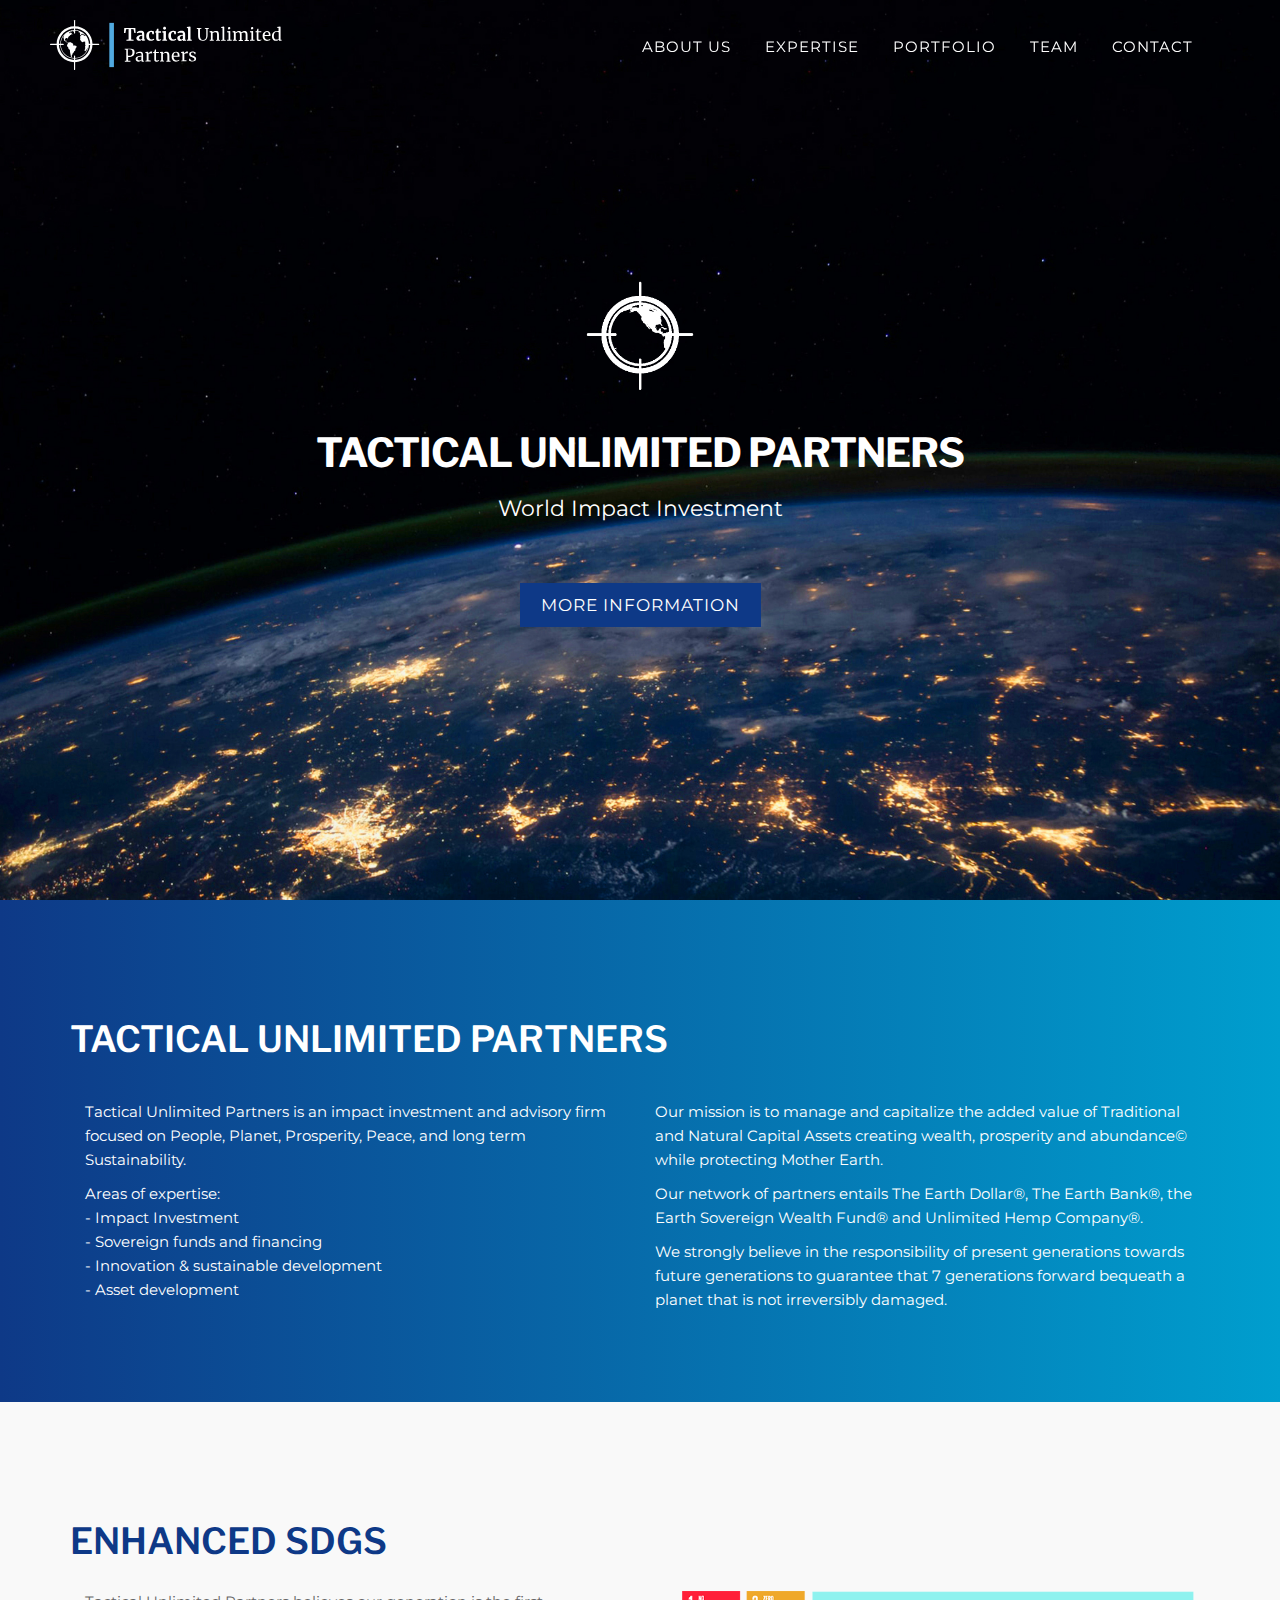
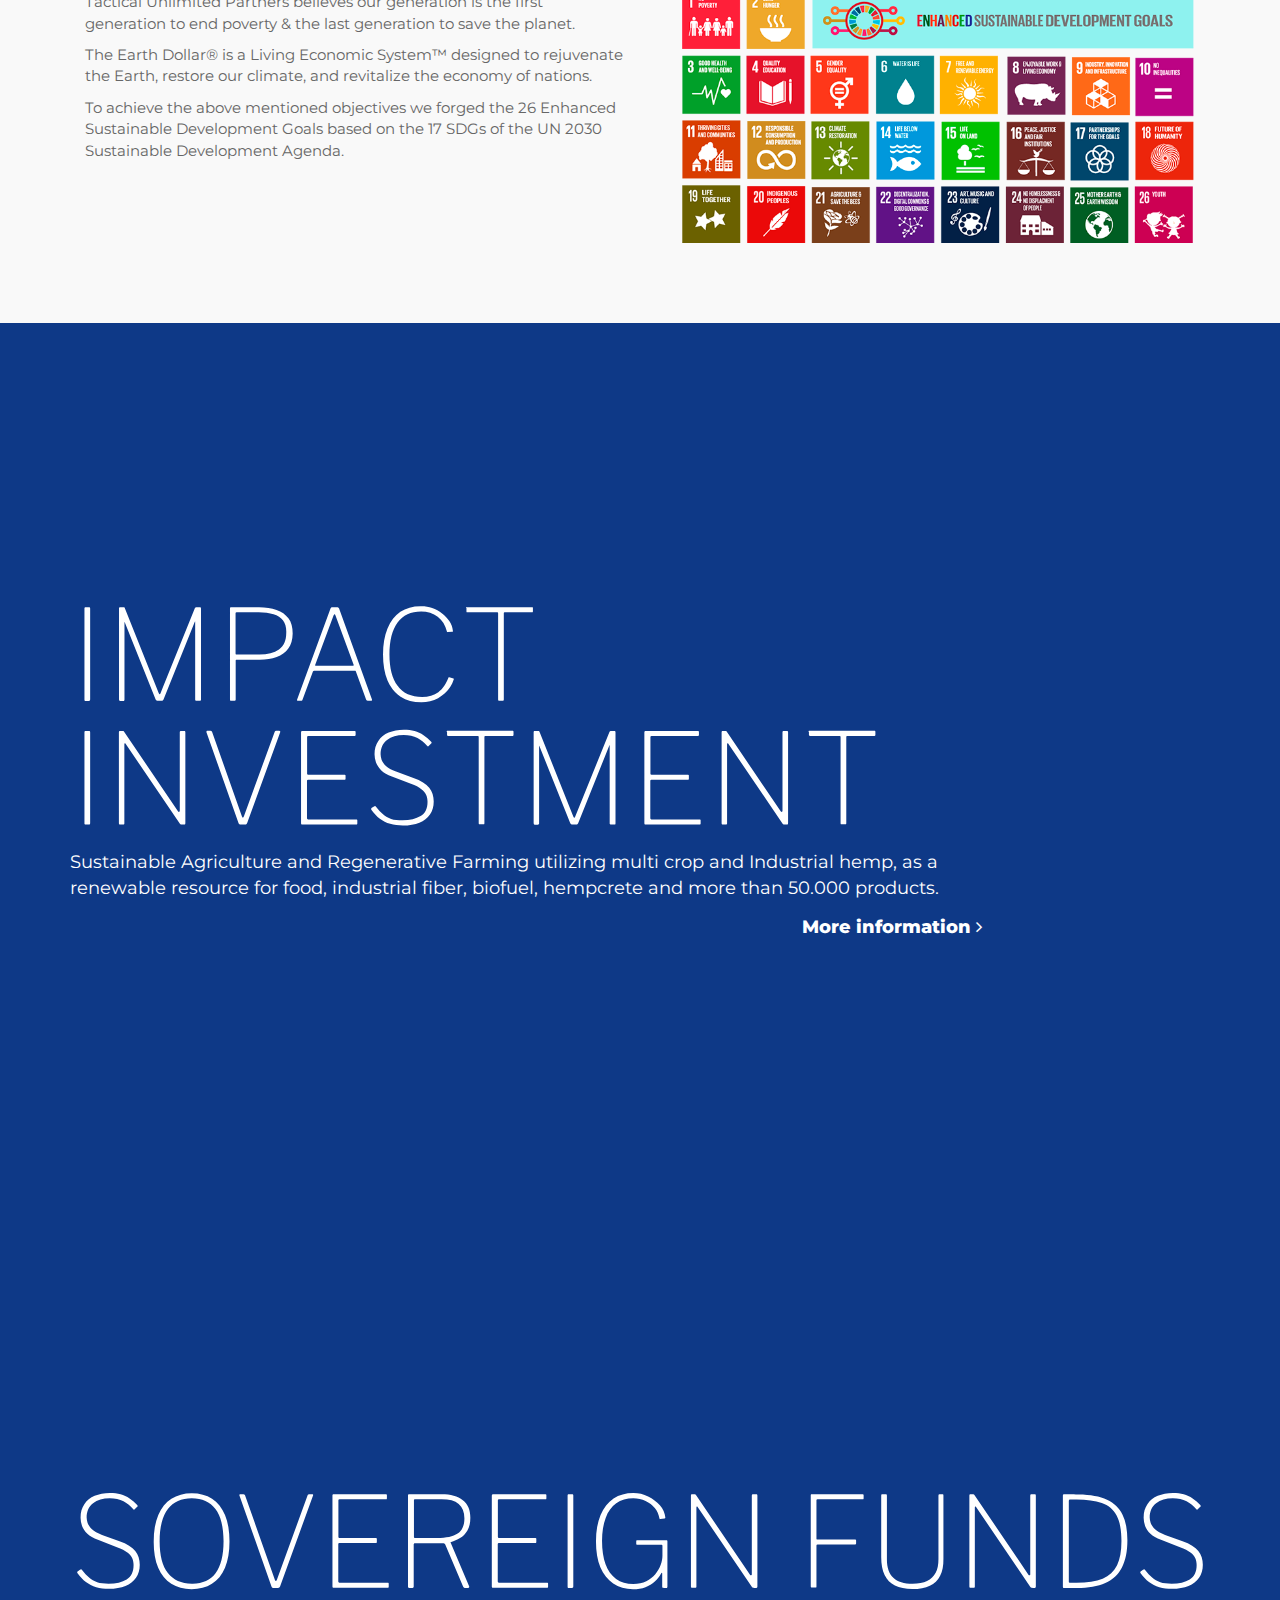
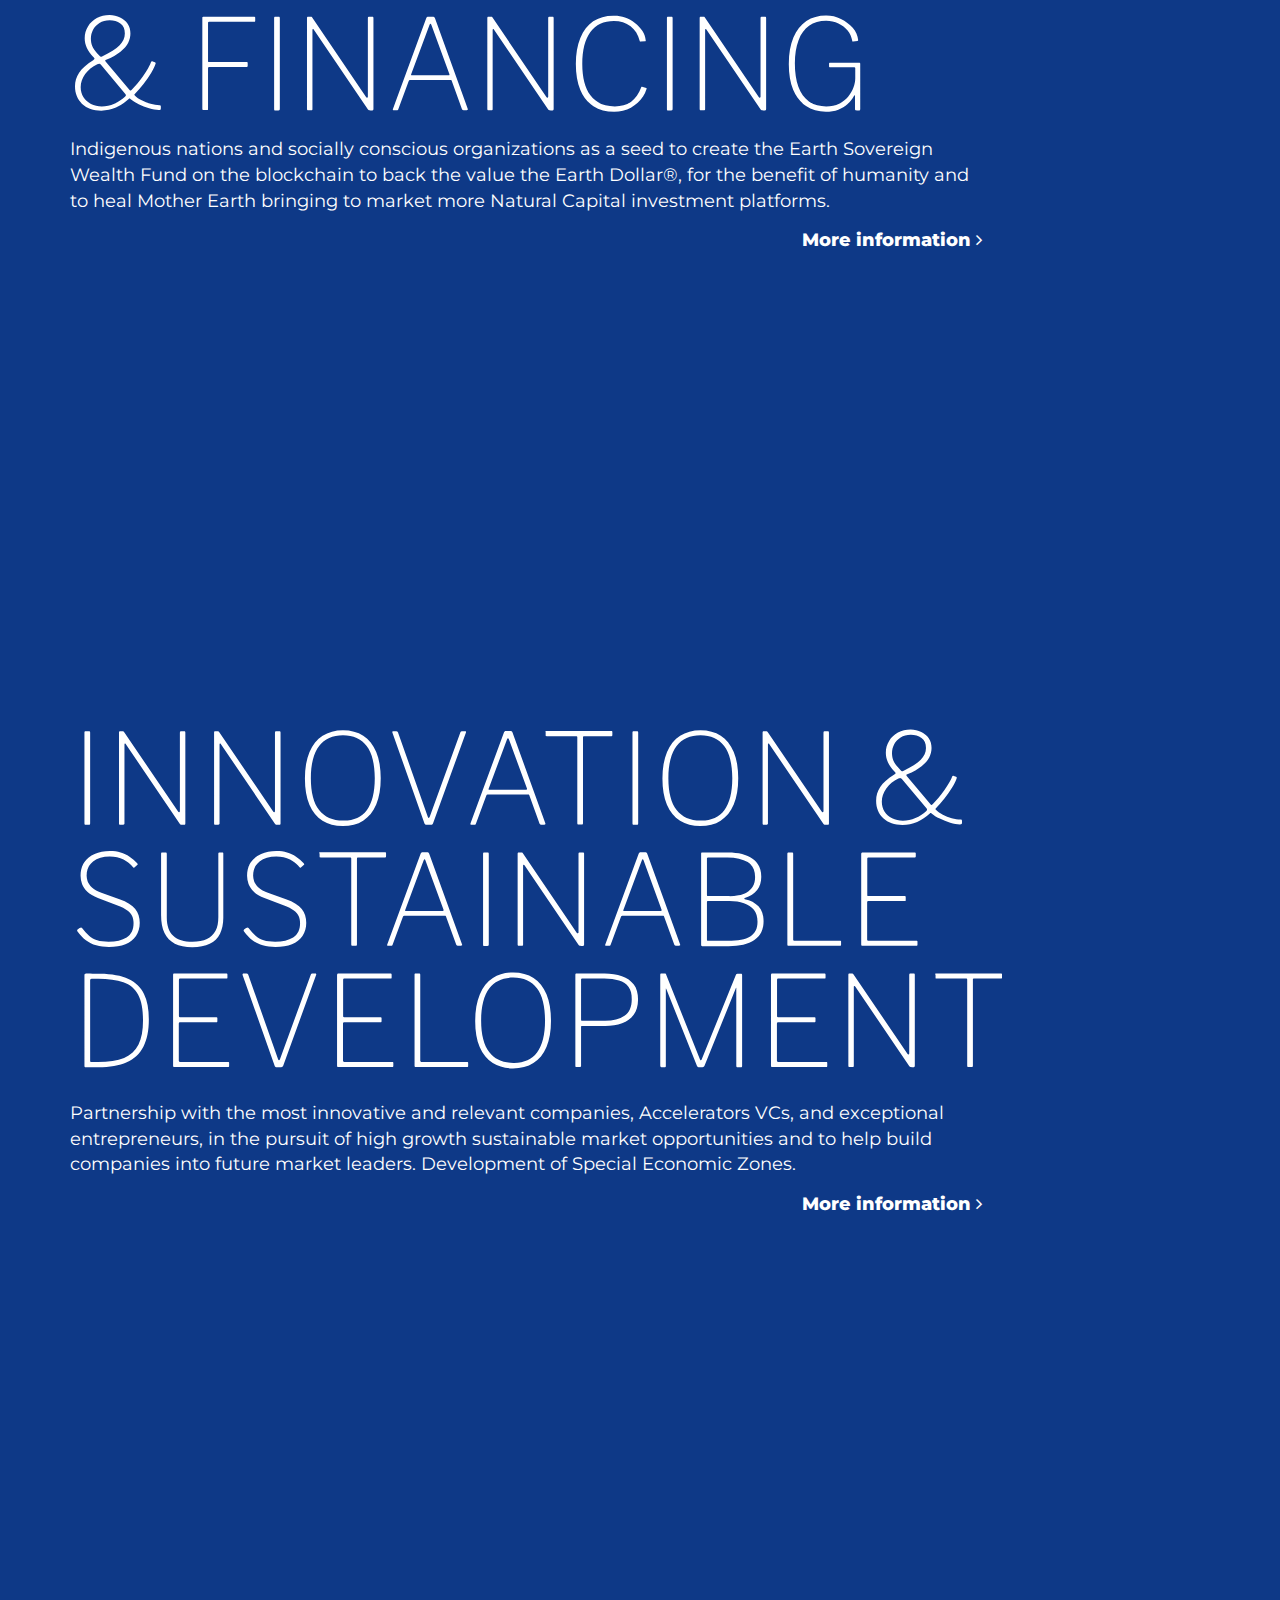
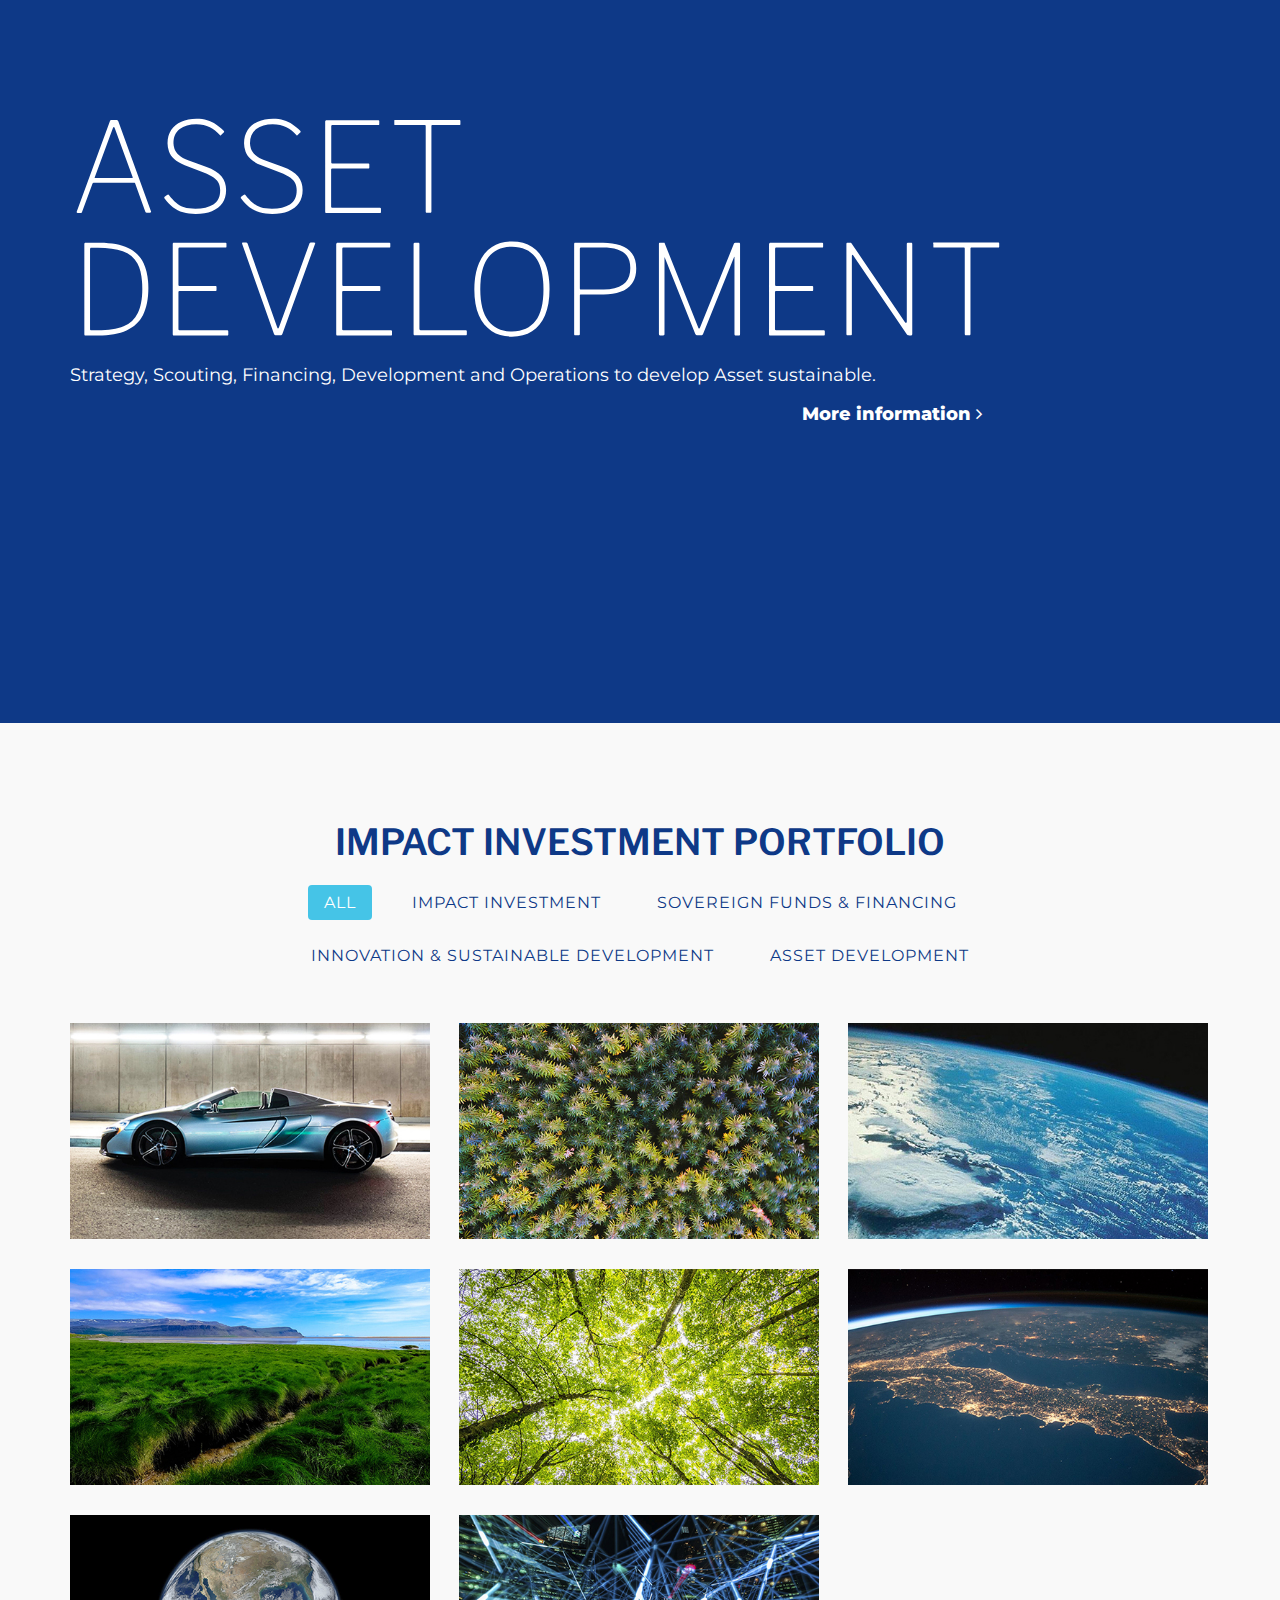
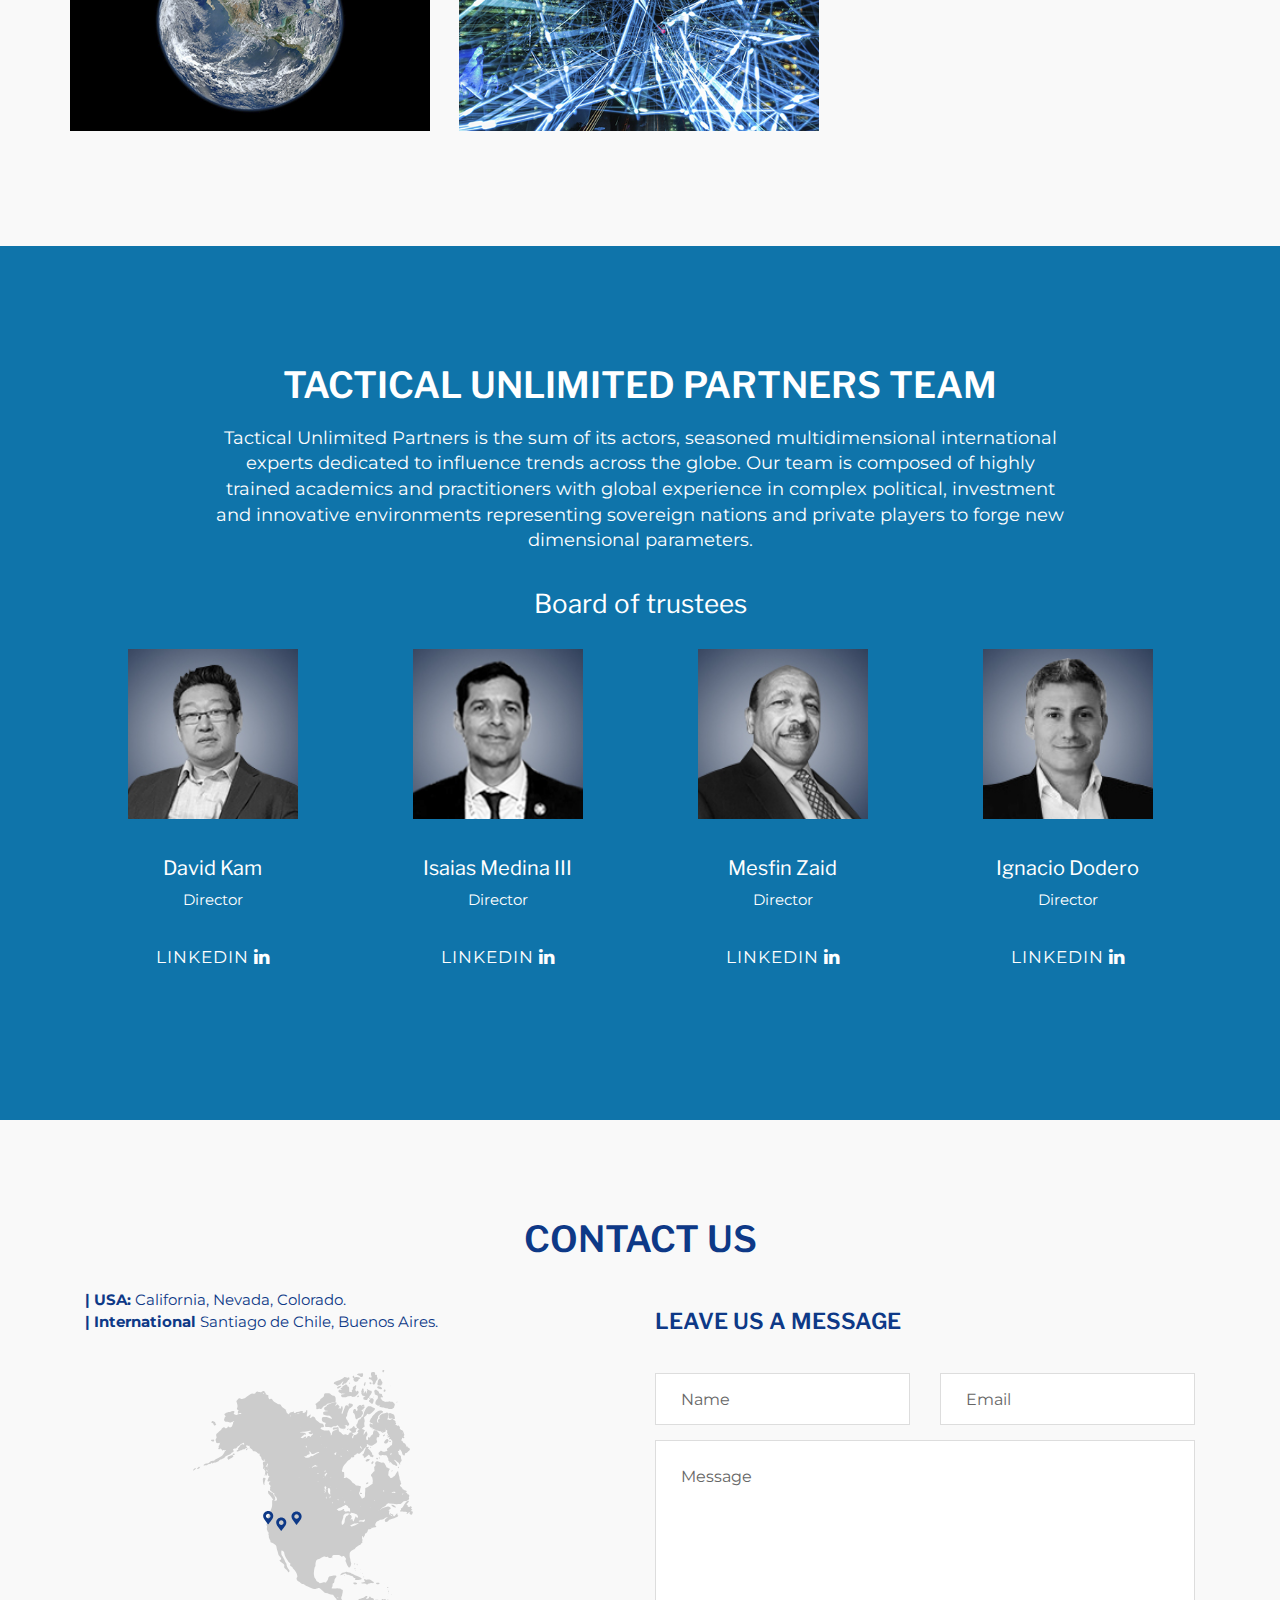
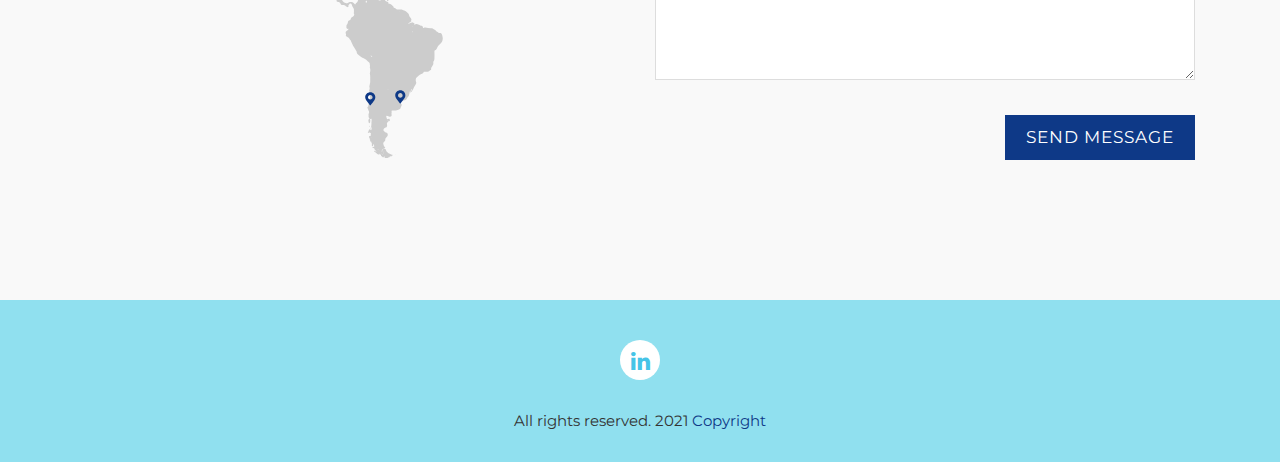
==== index.html @ fd53c7c7 "Cambios" ====
<!DOCTYPE html>
<html lang="en">
	<head>
		<meta charset="utf-8" />
		<meta name="viewport" content="width=device-width, initial-scale=1" />
		<title>Tactical Unlimited Partners</title>
		<meta name="description" content="" />
		<meta name="author" content="Facundo A. Strauch and Brian Corbalan" />

		<!-- Favicons
    ================================================== -->
		<link rel="shortcut icon" href="img/favico.png" type="image/x-icon" />
		<link rel="apple-touch-icon" href="img/apple-touch-icon.png" />
		<link
			rel="apple-touch-icon"
			sizes="72x72"
			href="img/apple-touch-icon-72x72.png"
		/>
		<link
			rel="apple-touch-icon"
			sizes="114x114"
			href="img/apple-touch-icon-114x114.png"
		/>

		<!-- Bootstrap -->
		<link rel="stylesheet" type="text/css" href="css/bootstrap.css" />
		<link
			rel="stylesheet"
			type="text/css"
			href="fonts/font-awesome/css/font-awesome.css"
		/>

		<!-- Slider
    ================================================== -->
		<link href="css/owl.carousel.css" rel="stylesheet" media="screen" />
		<link href="css/owl.theme.css" rel="stylesheet" media="screen" />

		<!-- Stylesheet
    ================================================== -->
		<link rel="stylesheet" type="text/css" href="css/style.css" />
		<link
			rel="stylesheet"
			type="text/css"
			href="css/nivo-lightbox/nivo-lightbox.css"
		/>
		<link
			rel="stylesheet"
			type="text/css"
			href="css/nivo-lightbox/default.css"
		/>
		<link rel="preconnect" href="https://fonts.gstatic.com" />
		<link
			href="https://fonts.googleapis.com/css2?family=Montserrat:wght@400;600&display=swap"
			rel="stylesheet"
		/>
		<link rel="preconnect" href="https://fonts.gstatic.com" />
		<link
			href="https://fonts.googleapis.com/css2?family=Libre+Franklin:wght@200;700&display=swap"
			rel="stylesheet"
		/>

		<!-- HTML5 shim and Respond.js for IE8 support of HTML5 elements and media queries -->
		<!-- WARNING: Respond.js doesn't work if you view the page via file:// -->
		<!--[if lt IE 9]>
			<script src="https://oss.maxcdn.com/html5shiv/3.7.2/html5shiv.min.js"></script>
			<script src="https://oss.maxcdn.com/respond/1.4.2/respond.min.js"></script>
		<![endif]-->
	</head>
	<body id="page-top" data-spy="scroll" data-target=".navbar-fixed-top">
		<!-- Navigation
    ==========================================-->
		<nav id="menu" class="navbar navbar-default navbar-fixed-top">
			<div class="container">
				<!-- Brand and toggle get grouped for better mobile display -->
				<div class="navbar-header">
					<button
						type="button"
						class="navbar-toggle collapsed"
						data-toggle="collapse"
						data-target="#bs-example-navbar-collapse-1"
					>
						<span class="sr-only">Toggle navigation</span>
						<span class="icon-bar"></span> <span class="icon-bar"></span>
						<span class="icon-bar"></span>
					</button>
					<a class="navbar-brand page-scroll flex-row" href="#page-top"
						><img
							src="img/logo.svg"
							class="logo_img"
							alt="Unlimited Tactical Partners logo"
					/></a>
				</div>

				<!-- Collect the nav links, forms, and other content for toggling -->
				<div class="collapse navbar-collapse" id="bs-example-navbar-collapse-1">
					<ul class="nav navbar-nav navbar-right">
						<li><a href="#tup" class="page-scroll">About Us</a></li>
						<li><a href="#expertise" class="page-scroll">Expertise</a></li>
						<li><a href="#portfolio" class="page-scroll">Portfolio</a></li>
						<li><a href="#team" class="page-scroll">Team</a></li>
						<li><a href="#contact" class="page-scroll">Contact</a></li>
					</ul>
				</div>
				<!-- /.navbar-collapse -->
			</div>
			<!-- /.container-fluid -->
		</nav>
		<!-- Header -->
		<header id="header flex">
			<div class="intro overlay align-center">
				<div class="container">
					<div class="row">
						<div class="col-md-8 col-md-offset-2 intro-text">
							<img
								src="img/logo-animation.gif"
								class="logo_animated"
								alt="Unlimited Tactical Partners logo Animated"
							/>
							<h1>Tactical Unlimited Partners</h1>
							<p>World Impact Investment</p>
							<a href="#tup" class="btn btn-custom btn-lg page-scroll mb-2em"
								>More information</a
							>
						</div>
					</div>
				</div>
			</div>
		</header>

		<!-- About Section -->
		<div id="tup">
			<div class="container pb-120">
				<div class="row">
					<div class="col-xs-12 col-md-12 white">
						<div class="section-title">
							<h2 class="white">Tactical Unlimited Partners</h2>
						</div>
						<div class="col-xs-12 col-md-6">
							<p>
								Tactical Unlimited Partners is an impact investment and advisory firm focused on People, Planet, Prosperity, Peace, and long term Sustainability.
							</p>
							<p>
								Areas of expertise:<br />
								- Impact Investment<br />
								- Sovereign funds and financing<br />
								- Innovation & sustainable development<br />
								- Asset development
							</p>
						</div>
						<div class="col-xs-12 col-md-6">
							<p>
								Our mission is to manage and capitalize the added value of Traditional and Natural Capital Assets creating wealth, prosperity and abundance© while protecting Mother Earth.
							</p>
							<p>
								Our network of partners entails The Earth Dollar®, The Earth Bank®, the Earth Sovereign Wealth Fund® and Unlimited Hemp Company®.
							</p>
							<p>
								We strongly believe in the responsibility of present generations towards future generations to guarantee that 7 generations forward bequeath a planet that is not irreversibly damaged.
							</p>
						</div>
					</div>
				</div>
			</div>
		</div>

		<div id="vision">
			<div class="container pb-120">
				<div class="row">
					<div class="col-xs-12 col-md-12">
						<div class="section-title">
							<h2>Enhanced SDGs</h2>
						</div>
						<div class="col-xs-12 col-md-6">
							<p>
								Tactical Unlimited Partners believes our generation is the first
								generation to end poverty & the last generation to save the
								planet.
							</p>
							<p>
								The Earth Dollar® is a Living Economic System™ designed to
								rejuvenate the Earth, restore our climate, and revitalize the
								economy of nations.
							</p>
							<p class="mb-2em">
								To achieve the above mentioned objectives we forged the 26
								Enhanced Sustainable Development Goals based on the 17 SDGs of
								the UN 2030 Sustainable Development Agenda.
							</p>
						</div>
						<div class="col-xs-12 col-md-6 flex_end">
							<img src="img/enhanced_sdg.png" alt="Enhanced Sdgs" class="w95" />
						</div>
					</div>
				</div>
			</div>
		</div>

		<!-- Services Section -->
		<div id="expertise">
			<div class="core_one">
				<div class="container flex justify-content-center">
					<div class="container_service">
						<a href="impact_investment.html" class="core_hover">
							<img
								src="img/services/impact-investment.svg"
								alt="Impact Investment text"
								class="core_title"
							/>
							<p>
								Sustainable Agriculture and Regenerative Farming utilizing multi
								crop and Industrial hemp, as a renewable resource for food,
								industrial fiber, biofuel, hempcrete and more than 50.000
								products.
							</p>
							<p class="more_info">
								More information <i class="fa fa-angle-right fs-18"></i>
							</p>
						</a>
					</div>
				</div>
			</div>

			<div class="core_two">
				<div class="container flex justify-content-center">
					<div class="container_service">
						<a href="sovereign_funds_and_financing.html" class="core_hover">
							<img
								src="img/services/sovereign-funds-financing.svg"
								alt="Sovereign Funds and Financing text"
								class="core_title"
							/>
							<p>
								Indigenous nations and socially conscious organizations as a
								seed to create the Earth Sovereign Wealth Fund on the blockchain
								to back the value the Earth Dollar®, for the benefit of humanity
								and to heal Mother Earth bringing to market more Natural Capital
								investment platforms.
							</p>
							<p class="more_info">
								More information <i class="fa fa-angle-right fs-18"></i>
							</p>
						</a>
					</div>
				</div>
			</div>

			<div class="core_three">
				<div class="container flex justify-content-center">
					<div class="container_service">
						<a
							href="innovation_sustainable_development.html"
							class="core_hover"
						>
							<img
								src="img/services/innovation-sustainable-development.svg"
								alt="Innovation Sustainable Development Text"
								class="core_title"
							/>
							<p>
								Partnership with the most innovative and relevant companies,
								Accelerators VCs, and exceptional entrepreneurs, in the pursuit
								of high growth sustainable market opportunities and to help
								build companies into future market leaders. Development of
								Special Economic Zones.
							</p>
							<p class="more_info">
								More information <i class="fa fa-angle-right fs-18"></i>
							</p>
						</a>
					</div>
				</div>
			</div>

			<div class="core_four">
				<div class="container flex justify-content-center">
					<div class="container_service">
						<a href="asset_development.html" class="core_hover">
							<img
								src="img/services/asset-develpment.svg"
								alt="Asset Development text"
								class="core_title"
							/>
							<p>
								Strategy, Scouting, Financing, Development and Operations to
								develop Asset sustainable.
							</p>
							<p class="more_info">
								More information <i class="fa fa-angle-right fs-18"></i>
							</p>
						</a>
					</div>
				</div>
			</div>
		</div>

		<!-- Gallery Section -->
		<div id="portfolio">
			<div class="container">
				<div class="section-title text-center center">
					<h2>Impact Investment Portfolio</h2>
				</div>
				<div class="categories">
					<ul class="cat">
						<li>
							<ol class="type">
								<li><a href="#" data-filter="*" class="active">All</a></li>
								<li><a href="#" data-filter=".sd">Impact Investment</a></li>
								<li>
									<a href="#" data-filter=".les">Sovereign Funds & Financing</a>
								</li>
								<li>
									<a href="#" data-filter=".sa"
										>Innovation & Sustainable Development</a
									>
								</li>
								<li><a href="#" data-filter=".ad">Asset Development</a></li>
							</ol>
						</li>
					</ul>
					<div class="clearfix"></div>
				</div>
				<div class="row">
					<div class="portfolio-items">
						<div class="col-sm-6 col-md-4 sd">
							<div class="portfolio-item">
								<a href="impact_investment.html#davincisupercar">
									<div class="hover-bg">
										<div class="hover-text">
											<h4>Da Vinci SuperCar®</h4>
										</div>
										<img
											src="img/portfolio/davinci-supercars.jpg"
											class="img-responsive"
											alt="Da Vinci SuperCar"
										/>
									</div>
								</a>
							</div>
						</div>
						<div class="col-sm-6 col-md-4 sd">
							<div class="portfolio-item">
								<a href="impact_investment.html#virginorganicfarmland">
									<div class="hover-bg">
										<div class="hover-text">
											<h4>Virgin Organic Farmland</h4>
										</div>
										<img
											src="img/portfolio/virgin-organic-farmland.jpg"
											class="img-responsive"
											alt="Virgin Organic Farmland"
										/>
									</div>
								</a>
							</div>
						</div>
						<div class="col-sm-6 col-md-4 les">
							<div class="portfolio-item">
								<a href="sovereign_funds_and_financing.html#earthdollar">
									<div class="hover-bg">
										<div class="hover-text">
											<h4>Earth Dollar®</h4>
										</div>
										<img
											src="img/portfolio/earth-dollar.jpg"
											class="img-responsive"
											alt="Earth Dollar"
										/></div
								></a>
							</div>
						</div>
						<div class="col-sm-6 col-md-4 les">
							<div class="portfolio-item">
								<a href="sovereign_funds_and_financing.html#motherearth">
									<div class="hover-bg">
										<div class="hover-text">
											<h4>Mother Earth Trust®</h4>
										</div>
										<img
											src="img/portfolio/mother-earth.jpg"
											class="img-responsive"
											alt="Mother Earth Trust"
										/></div
								></a>
							</div>
						</div>
						<div class="col-sm-6 col-md-4 les">
							<div class="portfolio-item">
								<a
									href="sovereign_funds_and_financing.html#earthdollarsovereign"
								>
									<div class="hover-bg">
										<div class="hover-text">
											<h4>Earth Sovereign Wealth Fund®</h4>
										</div>
										<img
											src="img/portfolio/earth-dollar-sovereign.jpg"
											class="img-responsive"
											alt="Earth Dollar Sovereign"
										/></div
								></a>
							</div>
						</div>
						<div class="col-sm-6 col-md-4 les">
							<div class="portfolio-item">
								<a href="sovereign_funds_and_financing.html#earthbank">
									<div class="hover-bg">
										<div class="hover-text">
											<h4>Earth Bank®</h4>
										</div>
										<img
											src="img/portfolio/earth-bank.jpg"
											class="img-responsive"
											alt="Earth Bank"
										/></div
								></a>
							</div>
						</div>
						<div class="col-sm-6 col-md-4 les">
							<div class="portfolio-item">
								<a href="sovereign_funds_and_financing.html#coinearthdollar">
									<div class="hover-bg">
										<div class="hover-text">
											<h4>Earth Dollar SOV Tokens</h4>
										</div>
										<img
											src="img/portfolio/earth-coin.jpg"
											class="img-responsive"
											alt="Earth Dollar Token"
										/></div
								></a>
							</div>
						</div>
						<div class="col-sm-6 col-md-4 ad">
							<div class="portfolio-item">
								<a href="asset_development.html#gridbid">
									<div class="hover-bg">
										<div class="hover-text">
											<h4>Use of Grid.Bid Technology®</h4>
										</div>
										<img
											src="img/portfolio/grid-bid.jpg"
											class="img-responsive"
											alt="Use of Grid.Bid Technology"
										/>
									</div>
								</a>
							</div>
						</div>
					</div>
				</div>
			</div>
		</div>
		<!-- Testimonials Section -->
		<div id="team" class="text-center">
			<div class="overlay">
				<div class="container">
					<div class="section-title">
						<h2>Tactical Unlimited Partners Team</h2>
						<p class="white w75 mb-2em">
							Tactical Unlimited Partners is the sum of its actors, seasoned
							multidimensional international experts dedicated to influence
							trends across the globe. Our team is composed of highly trained
							academics and practitioners with global experience in complex
							political, investment and innovative environments representing
							sovereign nations and private players to forge new dimensional
							parameters.
						</p>
					</div>
					<div class="row">
						<div class="col-md-12">
							<h3 class="team_title">Board of trustees</h3>
						</div>
						<div class="col-md-12">
							<div class="col-md-3">
								<img
									src="img/team/team-1.jpg"
									class="img-responsive disp-inline"
									alt="Photo of David Kam"
								/>
								<h4 class="white">David Kam</h4>
								<p class="white">Director</p>
								<a
									href="https://www.linkedin.com/in/ambassador-david-kam/"
									target="_blank"
									><p class="btn btn-custom-in btn-lg mt0">
										LinkedIn <i class="fa fa-linkedin fs-18"></i></p
								></a>
							</div>
							<div class="col-md-3">
								<img
									src="img/team/team-3.jpg"
									class="img-responsive disp-inline"
									alt="Photo of Isaias Medina III"
								/>
								<h4 class="white">Isaias Medina III</h4>
								<p class="white">Director</p>
								<a
									href="https://www.linkedin.com/in/isaias-medina-iii-/"
									target="_blank"
									><p class="btn btn-custom-in btn-lg mt0">
										LinkedIn <i class="fa fa-linkedin fs-18"></i></p
								></a>
							</div>
							<div class="col-md-3">
								<img
									src="img/team/team-2.jpg"
									class="img-responsive disp-inline"
									alt="Photo of Mesfin Zaid"
								/>
								<h4 class="white">Mesfin Zaid</h4>
								<p class="white">Director</p>
								<a
									href="https://www.linkedin.com/in/mesfin-zaid-8640822b/"
									target="_blank"
									><p class="btn btn-custom-in btn-lg mt0">
										LinkedIn <i class="fa fa-linkedin fs-18"></i></p
								></a>
							</div>
							<div class="col-md-3">
								<img
									src="img/team/team-4.jpg"
									class="img-responsive disp-inline"
									alt="Photo of Ignacio Dodero"
								/>
								<h4 class="white">Ignacio Dodero</h4>
								<p class="white">Director</p>
								<a
									href="https://www.linkedin.com/in/ignaciododero/"
									target="_blank"
									><p class="btn btn-custom-in btn-lg mt0">
										LinkedIn <i class="fa fa-linkedin fs-18"></i></p
								></a>
							</div>
						</div>
					</div>
				</div>
			</div>
		</div>
		<!-- Contact Section -->
		<div id="contact">
			<div class="container">
				<div class="section-title text-center">
					<h2>Contact Us</h2>
        </div>
        <div class="col-xs-12 col-md-6">
          <p class="maindark">
          <strong>| USA:</strong> California, Nevada, Colorado.<br>
          <strong>| International</strong> Santiago de Chile, Buenos Aires.
          </p>
          <div class="justify-content-center">
          <img src="img/mapcontact.svg" alt="Office map" class="map" />
          </div>
        </div>
        <div class="col-xs-12 col-md-6">
          <h3>Leave us a message</h3>
          <form name="sentMessage" id="contactForm" novalidate>
						<div class="row">
							<div class="col-md-6">
								<div class="form-group">
									<input
										type="text"
										id="name"
										class="form-control"
										placeholder="Name"
										required="required"
									/>
									<p class="help-block text-danger"></p>
								</div>
							</div>
							<div class="col-md-6">
								<div class="form-group">
									<input
										type="email"
										id="email"
										class="form-control"
										placeholder="Email"
										required="required"
									/>
									<p class="help-block text-danger"></p>
								</div>
							</div>
						</div>
						<div class="form-group">
							<textarea
								name="message"
								id="message"
								class="form-control he-15em"
								rows="4"
								placeholder="Message"
								required
							></textarea>
							<p class="help-block text-danger"></p>
						</div>
						<div id="success"></div>
						<button type="submit" class="btn btn-custom btn-lg float-right">
							Send Message
						</button>
					</form>
        </div>
      </div>























			</div>
		</div>
		<!-- Footer Section -->
		<div id="footer">
			<div class="container text-center">
				<div class="col-md-8 col-md-offset-2">
					<div class="social">
						<ul>
							<li>
								<a href="#"><i class="fa fa-linkedin"></i></a>
							</li>
						</ul>
					</div>
					<p>
						All rights reserved. 2021 <a href="#" rel="nofollow">Copyright</a>
					</p>
				</div>
			</div>
		</div>
		<script type="text/javascript" src="js/jquery.1.11.1.js"></script>
		<script type="text/javascript" src="js/bootstrap.js"></script>
		<script type="text/javascript" src="js/SmoothScroll.js"></script>
		<script type="text/javascript" src="js/nivo-lightbox.js"></script>
		<script type="text/javascript" src="js/jquery.isotope.js"></script>
		<script type="text/javascript" src="js/owl.carousel.js"></script>
		<script type="text/javascript" src="js/jqBootstrapValidation.js"></script>
		<script type="text/javascript" src="js/contact_me.js"></script>
		<script type="text/javascript" src="js/main.js"></script>
	</body>
</html>
---- css/style.css ----
:root {
	--background: #F9F9F9;
	--mainprimary:   #45c4e7;
	--maindark: #0e3987;
	--mainlight: #90e0ef;
	--secondarymain: #D7816A;
	--black:  #000000;
	--white: #FFFFFF;
	--grey: #666666;
	--darkgrey: #333333;
	--gradient:#009ece;
	/* Design by Facundo A. Strauch and Brian Corbalan */
}

  .white{
	color:var(--white);
  }

  .maincolor{
	  color: var(--mainprimary);
  }

  .maindark{
	  color: var(--maindark);
  }

  .bold{
	  font-weight: 600;
  }

body, html {
	font-family: 'Montserrat', sans-serif;
	text-rendering: optimizeLegibility !important;
	-webkit-font-smoothing: antialiased !important;
	color: var(--grey);
	font-weight: 400;
	width: 100% !important;
	height: 100% !important;
}
h2 {
	font-family: 'Libre Franklin', sans-serif;
	margin: 0 0 20px 0;
	font-weight: 600;
	font-size: 36px;
	color: var(--maindark);
	text-transform: uppercase;
}
h3, h4 {
	font-family: 'Libre Franklin', sans-serif;
	font-size: 20px;
	font-weight: 400;
	color: var(--maindark);
}
h5 {
	font-family: 'Libre Franklin', sans-serif;
	text-transform: uppercase;
	font-weight: 700;
	line-height: 20px;
}
p {
	font-size: 15px;
}
p.intro {
	margin: 12px 0 0;
	line-height: 24px;
}
a {
	color: var(--mainprimary);
	font-weight: 400;
}
a:hover, a:focus {
	text-decoration: none;
	color: var(--black);
}
ul, ol {
	list-style: none;
}
.clearfix:after {
	visibility: hidden;
	display: block;
	font-size: 0;
	content: " ";
	clear: both;
	height: 0;
}
.clearfix {
	display: inline-block;
}
* html .clearfix {
	height: 1%;
}
.clearfix {
	display: block;
}
ul, ol {
	padding: 0;
	webkit-padding: 0;
	moz-padding: 0;
}
hr {
	height: 3px;
	width: 70px;
	text-align: center;
	position: relative;
	background: var(--mainprimary);
	margin: 0 auto;
	margin-bottom: 20px;
	border: 0;
}
.tx-center{
	text-align: center;
}
.flex_end{
	display: flex;
	justify-content: flex-end;
}


/* Navigation */
#menu {
	padding: 20px;
	transition: all 0.8s;
}
.logo_img{
	height: 100%;
	margin-top: 0;
}

@media (max-width: 300px){
	.logo_img {
		height: 80%;
		margin-top: 8px;
	}
}

@media (max-width: 992px) {
	.logo_img {
		height: 80%;
		margin-top: 4px;
	}
}

@media (max-width: 767px) {
	.logo_img {
		margin-left: 20px;
	}
}

#menu.navbar-default {
	background-color: rgba(248, 248, 248, 0);
	border-color: rgba(231, 231, 231, 0);
}
#menu a.navbar-brand {
	font-size: 26px;
	font-weight: 600;
	color: var(--white);
	padding: 0;
}
#menu.navbar-default .navbar-nav > li > a {
    text-transform: uppercase;
    color: var(--white);
    font-size: 15px;
    font-weight: 400;
    letter-spacing: 1px;
    padding: 8px 2px;
    border-radius: 0;
    margin: 9px 15px 0 15px;
}

@media (max-width: 992px) {
	#menu.navbar-default .navbar-nav > li > a {
		margin: 9px 5px 0 5px;
	}
}



#menu.navbar-default .navbar-nav > li > a:hover {
	color: var(--mainprimary);
}
.on {
	background: -prefix-linear-gradient(left, var(--maindark),var(--maindark));
	background: linear-gradient(to left, var(--maindark), var(--maindark)); !important;
	padding: 0 !important;
	padding: 15px 0 !important;
}
.navbar-default .navbar-nav > .active > a, .navbar-default .navbar-nav > .active > a:hover, .navbar-default .navbar-nav > .active > a:focus {
	color: var(--mainprimary) !important;
	background-color: transparent;
}
.navbar-toggle {
	border-radius: 0;
}
.navbar-default .navbar-toggle:hover, .navbar-default .navbar-toggle:focus {
	background-color: var(--white);
	border-color: var(--white);
}
.navbar-default .navbar-toggle:hover>.icon-bar {
	background-color: var(--mainprimary);
}
.section-title {
	margin-bottom: 30px;
}
.section-title p {
	font-size: 18px;
}
.w75{
	width: 75%;
    margin: auto;
}

.btn-custom {
	text-transform: uppercase;
	color: var(--white);
	background-color: var(--maindark);
	padding: 10px 20px;
	letter-spacing: 1px;
	margin: 0;
	font-size: 17px;
	font-weight: 400;
	border-radius: 0px;
	margin-top: 20px;
	transition: all 0.3s;
}
.btn-custom:hover, .btn-custom:focus, .btn-custom.focus, .btn-custom:active, .btn-custom.active {
	color: var(--white);
	background-color: var(--mainprimary);
}
.btn:active, .btn.active {
	background-image: none;
	outline: 0;
	-webkit-box-shadow: none;
	box-shadow: none;
}
a:focus, .btn:focus, .btn:active:focus, .btn.active:focus, .btn.focus, .btn:active.focus, .btn.active.focus {
	outline: none;
	outline-offset: none;
}

.btn-custom-in {
	text-transform: uppercase;
	color: var(--white);
	background-color: transparent;
	padding: 10px 20px;
	letter-spacing: 1px;
	margin: 0;
	font-size: 17px;
	font-weight: 400;
	border-radius: 0px;
	margin-top: 20px;
	transition: all 0.3s;
}
.btn-custom-in:hover, .btn-custom-in:focus, .btn-custom-in.focus, .btn-custom-in:active, .btn-custom-in.active {
	color: var(--white);
	background-color: var(--mainprimary);
}
.btn:active, .btn.active {
	background-image: none;
	outline: 0;
	-webkit-box-shadow: none;
	box-shadow: none;
}
a:focus, .btn:focus, .btn:active:focus, .btn.active:focus, .btn.focus, .btn:active.focus, .btn.active.focus {
	outline: none;
	outline-offset: none;
}

/* Header Section */
.intro {
	display: table;
	width: 100%;
	min-height: 100vh;
	padding: 0;
	background: url(../img/intro-bg.jpg) top center no-repeat;
	background-color: var(--background);
	-webkit-background-size: cover;
	-moz-background-size: cover;
	background-size: cover;
	-o-background-size: cover;
}
.intro .overlay {
	/* Permalink - use to edit and share this gradient: https://colorzilla.com/gradient-editor/#000000+0,0077b6+100&0.6+0,0.4+100 */
background: -moz-linear-gradient(top,  rgba(0,0,0,0.2) 0%, rgba(0,119,182,0.2) 100%); /* FF3.6-15 */
background: -webkit-linear-gradient(top,  rgba(0,0,0,0.2) 0%,rgba(0,119,182,0.2) 100%); /* Chrome10-25,Safari5.1-6 */
background: linear-gradient(to bottom,  rgba(0,0,0,0.2) 0%,rgba(0,119,182,0.2) 100%); /* W3C, IE10+, FF16+, Chrome26+, Opera12+, Safari7+ */
filter: progid:DXImageTransform.Microsoft.gradient( startColorstr='#99000000', endColorstr='#660077b6',GradientType=0 ); /* IE6-9 */
min-height: 100vh;

}
.intro .fa {
	font-size: 94px;
	margin-bottom: 40px;
	color: var(--white);
}
.intro h1 {
	color: var(--white);
	font-size: 40px;
	font-weight: 700;
	letter-spacing: -1px;
	margin-top: 0;
	margin-bottom: 10px;
	text-transform: uppercase;
	font-family: 'Libre Franklin', sans-serif;
}
.intro p {
	color: var(--white);
	font-size: 22px;
	margin-top: 20px;
	line-height: 28px;
	margin-bottom: 40px;
}
.logo_animated{
	width: 110px;
	margin-bottom: 40px;
}

header .intro-text {
    padding: 8em 2em 5em 2em;
    text-align: center;
}
.w100{
	width: 100%;
}
.w95{
	width: 95%;
}
@media (max-width: 767px) {
	.w95{
	  width: 100%;
	}
  }


.flex{
	display: flex;
	flex-direction: column;
}

.flex-row{
	display: flex;
	flex-direction: row;
}

.flex-row-responsive{
	display: flex;
	flex-direction: row;
}




/* About Section */
#tup{
	padding: 120px 0 0px 0;
	background: -prefix-linear-gradient(right, var(--maindark),var(--gradient));
	background: linear-gradient(to right, var(--maindark), var(--gradient)); !important;
}
#vision{
	padding: 120px 0 0px 0;
	background: var(--background);
}
.pb-80{
	padding-bottom: 80px;
}
.pb-120{
	padding-bottom: 80px;
}
#tup h3 {
	font-size: 20px;
	font-weight: 600;
	margin: 20px 0 0 0;
}
#tup .about-text span {
	color: var(--mainprimary);
	font-weight: 700;
	letter-spacing: -1px;
}
#tup hr {
	margin-left: 0;
	margin-bottom: 40px;
}
#tup .btn {
	margin-top: 40px;
}
#tup .about-media img {
	position: relative;
	display: block;
	width: 100%;
	height: auto;
}

#tup .about-text, #tup .about-desc {
	margin-bottom: 40px;
}
#tup p {
	line-height: 24px;
	margin-top: 10px;
}
/* Services Section */
#services {
	padding: 0 0;
}

#services .service-media {
	margin: 10px;
	display: flex;
	width: 50%;
}

#services .service-media img {
	position: relative;
    border-bottom: 10px solid var(--mainprimary);
	transition: all 0.5s;
	margin: auto;
	width: 100%;
	height: 200px;
	object-fit: cover;
	object-position: 20% 10%;
	object-position: 0 0;
}

.mb-2em{
	margin-bottom: 2em;
}

.he-15em{
	min-height: 15em;
}

#services .hover_opacity:hover .service-media img{
	border-bottom: 10px solid var(--white);
	transition: all 0.5s;
}

#services .service-desc {
    margin: 10px 10px 0px 20px;
    text-align: left;
    width: 50%;
    justify-content: flex-end;
}

#services h2 {
	color: var(--white);
}
#services h3 {
    color: var(--white);
    font-size: 24px;
    font-weight: 400;
    padding: 0px 0;
	margin: 0;
	margin-bottom: 40px;
}

#services h4 {
    color: var(--white);
    font-size: 24px;
    font-weight: 400;
    padding: 0px 0;
	margin: 0;
	margin-bottom: 10px;
}

#services p {
	color: rgba(255,255,255,0.9);
}
#services hr {
	background: rgba(255,255,255,0.6);
}
.hover_opacity{
	opacity: 1;
	transition: all 0.5s;
}

.core_one{
	width: 100%;
	min-height: 100vh;
	background: var(--maindark) url(../img/services/sustainable-developments.jpg) center center no-repeat fixed;
	background-size: cover;
	display: flex;
	padding: 2em 0em;
}

.justify-content-center{
	justify-content: center;
	display: flex;
}

.align-center{
	display: flex;
	align-items: center;
}

.container_service{
	justify-content: center;
}

#expertise h3{
	color: var(--white);
	font-size: 2em;
}

@media (max-width: 767px) {
	#expertise h3{
	  font-size: 1.5em;
	}
  }

#expertise h2{
	color: var(--white);
	font-size: 8em;
	font-weight: 200;
	line-height: 0.9;
}

#expertise p{
	color:var(--white);
	font-size:18px;
	width: 80%;
	margin-bottom: 0.75em;
}

@media (max-width: 992px) {
	#expertise p{
	  width: 100%;
	  font-size: 16px;
	}
}
  

#expertise .more_info{
	font-weight: 800;
	text-align:right;
	transform: translate(0px, 0px);
	transition: all 0.5s;

}

#expertise .core_hover:hover .more_info{
	font-weight: 800;
	text-align:right;
	transform: translate(20px, 0px);
	transition: all 0.5s;
}


.core_two{
	width: 100%;
	min-height: 100vh;
	background: var(--maindark) url(../img/services/economic-system.jpg) center center no-repeat fixed;
	background-size: cover;
	display: flex;
	padding: 2em 0em;
}

.core_three{
	width: 100%;
	min-height: 100vh;
	background: var(--maindark) url(../img/services/innovative-ecosystem.jpg) center center no-repeat fixed;
	background-size: cover;
	display: flex;
	padding: 2em 0em;
}

.core_four{
	width: 100%;
	min-height: 100vh;
	background: var(--maindark) url(../img/services/asset-develpment.jpg) center center no-repeat fixed;
	background-size: cover;
	display: flex;
	padding: 2em 0em;
}

.core_title{
	width: 100%;
	margin-bottom: 1em;
}

@media (max-width: 750px){
	.flex-row-responsive{
		flex-direction: column;
	}
}

.team_title{
	font-size: 26px;
    margin-top: 0;
    margin-bottom: 30px;
    color: var(--white);
}

.team_margin_b{
	margin-bottom: 60px;
}

/* Portfolio Section */
#portfolio {
	padding: 100px 0;
	background: var(--background);
}
.categories {
	text-align: center;
}
ul.cat li {
	display: inline-block;
}
ol.type li {
	display: inline-block;
	margin: 0 10px 30px 10px;
}
ol.type li a {
	color: var(--maindark);
	font-size: 16px;
	font-weight: 400;
	padding: 8px 16px;
	background: var(--background);
	border: 0;
	border-radius: 4px;
	letter-spacing: 1px;
	text-transform: uppercase;
	transition: all 0.3s;
}
ol.type li a.active {
	background: var(--mainprimary);
	color: #fff;
}
ol.type li a:hover {
	background: var(--mainprimary);
	color: var(--white);
}
.isotope-item {
	z-index: 2
}
.isotope-hidden.isotope-item {
	z-index: 1
}
.isotope, .isotope .isotope-item {
	/* change duration value to whatever you like */
	-webkit-transition-duration: 0.8s;
	-moz-transition-duration: 0.8s;
	transition-duration: 0.8s;
}
.isotope-item {
	margin-right: -1px;
	-webkit-backface-visibility: hidden;
	backface-visibility: hidden;
}
.isotope {
	-webkit-backface-visibility: hidden;
	backface-visibility: hidden;
	-webkit-transition-property: height, width;
	-moz-transition-property: height, width;
	transition-property: height, width;
}
.isotope .isotope-item {
	-webkit-backface-visibility: hidden;
	backface-visibility: hidden;
	-webkit-transition-property: -webkit-transform, opacity;
	-moz-transition-property: -moz-transform, opacity;
	transition-property: transform, opacity;
}
.portfolio-item {
	margin: 15px 0;
}
.portfolio-item .hover-bg {
	overflow: hidden;
	position: relative;
	margin: 0 auto;
}
.hover-bg .hover-text {
	position: absolute;
	text-align: center;
	margin: 0 auto;
	color: var(--white);
	background: rgba(0, 0, 0, 0.6);
	padding: 30% 0 0 0;
	height: 100%;
	width: 100%;
	opacity: 0;
	transition: all 0.5s;
}
.hover-bg .hover-text>h4 {
	opacity: 0;
	color: var(--white);
	-webkit-transform: translateY(100%);
	transform: translateY(100%);
	transition: all 0.3s;
	font-size: 18px;
	letter-spacing: 1px;
	font-weight: 300;
	text-transform: uppercase;
}
.hover-bg:hover .hover-text>h4 {
	opacity: 1;
	-webkit-backface-visibility: hidden;
	-webkit-transform: translateY(0);
	transform: translateY(0);
}
.hover-bg:hover .hover-text {
	opacity: 1;
}
/* Testimonials Section */
#team {
	background: var(--grey) url(../img/testimonials-bg.jpg) center center no-repeat fixed;
	background-size: cover;
}
#team .overlay {
    padding: 120px 0px 90px 0px;
	background: rgba(0, 119, 182, 0.85);
}
#team h2 {
	color: var(--white);
}
#team hr {
	background: rgba(255,255,255,0.6);
}
#testimonial p {
	color: var(--white);
	font-size: 16px;
	font-weight: 400;
	line-height: 32px;
}

.fs-18{
	font-size: 18px;
}
.disp-inline{
	display: inline;
	width: 170px;
	margin-bottom: 2em;
}

.owl-theme .owl-controls .owl-page span {
	display: block;
	width: 12px;
	height: 12px;
	margin: 5px 7px;
	filter: Alpha(Opacity=1);
	opacity: 1;
	border-radius: 50%;
	background: rgba(255,255,255,0.4);
	transition: all 0.5s;
	border: 1px solid rgba(255,255,255,0.3);
}
.owl-theme .owl-controls .owl-page.active span, .owl-theme .owl-controls.clickable .owl-page:hover span {
	filter: Alpha(Opacity=100);
	opacity: 1;
	background: var(--white);
	border: 1px solid var(--white);
}
.owl-theme .owl-controls .owl-page.active span {
	background: var(--white);
	border: 1px solid var(--white);
}
/* Contact Section */
#contact {
	padding: 100px 0;
	background: var(--background);
}
#contact .section-title p {
	color: var(--grey);
}
#contact form {
	padding: 0;
	margin-top: 40px;
}
#contact h3 {
	text-transform: uppercase;
	font-size: 22px;
	font-weight: 600;
	margin-top: 0.9em;
}
#contact .text-danger {
	color: var(--secondarymain);
	text-align: left;
}
label {
	font-size: 12px;
	font-weight: 400;
	font-family: 'Open Sans', sans-serif;
	float: left;
}
#contact .form-control {
	display: block;
	width: 100%;
	padding: 25px 25px;
	font-size: 16px;
	line-height: 1.42857143;
	color: var(--darkgrey);
	background-color: var(--white);
	background-image: none;
	border: 1px solid #ddd;
	border-radius: 0;
	-webkit-box-shadow: none;
	box-shadow: none;
	-webkit-transition: none;
	-o-transition: none;
	transition: none;
}
#contact .form-control:focus {
	outline: 0;
	-webkit-box-shadow: 0 0 5px #ddd;
	box-shadow: 0 0 5px #ddd;
}
.form-control::-webkit-input-placeholder {
color: var(--grey);
}
.form-control:-moz-placeholder {
color: var(--grey);
}
.form-control::-moz-placeholder {
color: var(--grey);
}
.form-control:-ms-input-placeholder {
color: var(--grey);
}
#contact .contact-info {
	margin-bottom: 30px;
}
#contact .contact-info hr {
	background: var(--secondarymain);
}
#contact .contact-item {
	margin: 20px 0 40px 0;
}

#team .mt0{
	margin-top: 15px;
	margin-bottom: 50px;
}


.map{
    margin-top: 2em;
    margin-bottom: 3em;
    width: 60%;
}

.float-right{
	float: right;
}
/* Footer Section*/
#footer {
	background: var(--mainlight);
	padding: 30px 0 20px;
}
#footer h3 {
	color: var(--mainprimary);
	font-weight: 400;
	font-size: 18px;
	text-transform: uppercase;
	margin-bottom: 20px;
}
#footer .social {
	margin: 10px 0 30px 0;
}
#footer .social ul li {
	display: inline-block;
	margin: 0 20px;
}
#footer .social i.fa {
	font-size: 22px;
	width: 40px;
	height: 40px;
	padding: 10px;
	background: var(--white);
	color: var(--mainprimary);
	border-radius: 50%;
	transition: all 0.3s;
}
#footer .social i.fa:hover {
	background: var(--mainprimary);
	color: var(--white);
}
#footer p {
	color: var(--darkgrey);
	font-size: 15px;
}
#footer a {
	color: var(--maindark);
}
#footer a:hover {
	color: var(--mainprimary);
}


/*Inside page sovereignty_restoration*/

#menu.bc-grey{
	background: -prefix-linear-gradient(left, var(--maindark),var(--gradient));
	background: linear-gradient(to right, var(--maindark), var(--gradient));

}

.main_sr{
	background-color: var(--background);
}

.hero_sr{
	background: var(--darkgrey) url(../img/Inside/sovereignty_restoration_hero.jpg) center center no-repeat;
	background-size: cover;
	margin-top: 90px;
	height: 260px;
	width: 100%;
}

.first_div{
	margin-top: 75px;
	margin-bottom: 20px;
}

.inside_project{
	padding-top: 110px;
    margin-bottom: 10px;
}

.last{
	margin-bottom: 80px;
}

.project_title{
	text-transform: capitalize;
	font-size: 28px;
	color: var(--maindark);
}

.project_subtitle{
	font-size: 22px;
	color: var(--maindark);
    font-weight: 700;
}

.insideimage{
	width: 100%;
	margin-bottom: 0px;
	position:relative;
}

.project_link{
	color: var(--maindark);
}

.project_link:hover{
	color:var(--mainprimary)
}

@media (max-width: 991px){
	.insideimage{
		margin-bottom: 60px;
	}
}

.insidelogo{
	display: flex;
	justify-self: flex-end;
	align-self: flex-end;
	width: 70px;
	margin-bottom: 15px;
}

.insidelogo_animated{
    position: absolute;
    top: 20px;
    right: 35px;
    width: 60px;
}



.hero_sd{
	background: var(--darkgrey) url(../img/Inside/sustainable_developments_hero.jpg) center center no-repeat;
	background-size: cover;
	margin-top: 90px;
	height: 260px;
	width: 100%;
}



.hero_le{
	background: var(--darkgrey) url(../img/Inside/living_economy_system_hero.jpg) center center no-repeat;
	background-size: cover;
	margin-top: 90px;
	height: 260px;
	width: 100%;
}



.hero_sa{
	background: var(--darkgrey) url(../img/Inside/startups_accelerators_hero.jpg) center center no-repeat;
	background-size: cover;
	margin-top: 90px;
	height: 260px;
	width: 100%;

}

.hero_ad{
	background: var(--darkgrey) url(../img/Inside/asset_development_hero.jpg) center center no-repeat;
	background-size: cover;
	margin-top: 90px;
	height: 260px;
	width: 100%;
}

.hero_sl{
	background: var(--darkgrey) url(../img/Inside/sea_level_rise_coalition_hero.jpg) center center no-repeat;
	background-size: cover;
	margin-top: 90px;
	height: 260px;
	width: 100%;
}


.mybreadcumb{
	display: flex;
    padding: 15px 15px 1px 15px;
    margin-bottom: 20px;
	list-style: none;
    font-size: 16px;
    font-weight: 400;
    border: 0;
    border-radius: 4px;
    letter-spacing: 1px;
    text-transform: uppercase;
}

.breadcrumb-item+.breadcrumb-item::before{
	display: inline-block;
    padding-right: .5rem;
    padding-left: .5rem;
    color: #6c757d;
    content: "/";
}
---- css/nivo-lightbox/default.css ----
/*
 * Nivo Lightbox Default Theme v1.0
 * http://dev7studios.com/nivo-lightbox
 *
 * Copyright 2013, Dev7studios
 * Free to use and abuse under the MIT license.
 * http://www.opensource.org/licenses/mit-license.php
 */
 
 .nivo-lightbox-theme-default * {
    -webkit-box-sizing: initial !important;
    -moz-box-sizing: initial !important;
    box-sizing: initial !important;
 }
.nivo-lightbox-theme-default.nivo-lightbox-overlay { 
	background: #666;
	background: rgba(0,0,0,0.6); 
}
.nivo-lightbox-theme-default .nivo-lightbox-content.nivo-lightbox-loading { background: url(loading.gif) no-repeat 50% 50%; }

.nivo-lightbox-theme-default .nivo-lightbox-nav {
	top: 10%;
	width: 8%;
	height: 80%;
	text-indent: -9999px;
	background-repeat: no-repeat;
	background-position: 50% 50%;
	opacity: 0.5;
}
.nivo-lightbox-theme-default .nivo-lightbox-nav:hover { 
	opacity: 1; 
	background-color: transparent;
}
.nivo-lightbox-theme-default .nivo-lightbox-prev { 
	background-image: url(prev.png); 
	border-radius: 0 3px 3px 0;
}
.nivo-lightbox-theme-default .nivo-lightbox-next { 
	background-image: url(next.png); 
	border-radius: 3px 0 0 3px;
}

.nivo-lightbox-theme-default .nivo-lightbox-close {
	display: block;
	background: url(close.png) no-repeat 5px 5px;
	width: 16px;
	height: 16px;
	text-indent: -9999px;
	padding: 5px;
	opacity: 0.5;
}
.nivo-lightbox-theme-default .nivo-lightbox-close:hover { opacity: 1; }

.nivo-lightbox-theme-default .nivo-lightbox-title-wrap { bottom: -7%; }
.nivo-lightbox-theme-default .nivo-lightbox-title {
	font: 14px/20px 'Helvetica Neue', Helvetica, Arial, sans-serif;
	font-style: normal;
	font-weight: normal;
	background: #000;
	color: #fff;
	padding: 7px 15px;
	border-radius: 30px;
}

.nivo-lightbox-theme-default .nivo-lightbox-image img {
	background: #fff;
	-webkit-box-shadow: 0px 1px 1px rgba(0,0,0,0.4);
	   -moz-box-shadow: 0px 1px 1px rgba(0,0,0,0.4);
	        box-shadow: 0px 1px 1px rgba(0,0,0,0.4);
}
.nivo-lightbox-theme-default .nivo-lightbox-ajax,
.nivo-lightbox-theme-default .nivo-lightbox-inline {
	background: #fff;
	padding: 40px;
	-webkit-box-shadow: 0px 1px 1px rgba(0,0,0,0.4);
	   -moz-box-shadow: 0px 1px 1px rgba(0,0,0,0.4);
	        box-shadow: 0px 1px 1px rgba(0,0,0,0.4);
}

@media (-webkit-min-device-pixel-ratio: 1.3),
       (-o-min-device-pixel-ratio: 2.6/2),
       (min--moz-device-pixel-ratio: 1.3),
       (min-device-pixel-ratio: 1.3),
       (min-resolution: 1.3dppx) {

	.nivo-lightbox-theme-default .nivo-lightbox-content.nivo-lightbox-loading { 
		background-image: url(loading@2x.gif); 
		background-size: 32px 32px;
	}
	.nivo-lightbox-theme-default .nivo-lightbox-prev { 
		background-image: url(prev@2x.png); 
		background-size: 48px 48px;
	}
	.nivo-lightbox-theme-default .nivo-lightbox-next { 
		background-image: url(next@2x.png); 
		background-size: 48px 48px;
	}
	.nivo-lightbox-theme-default .nivo-lightbox-close { 
		background-image: url(close@2x.png); 
		background-size: 16px 16px;
	}
	
}
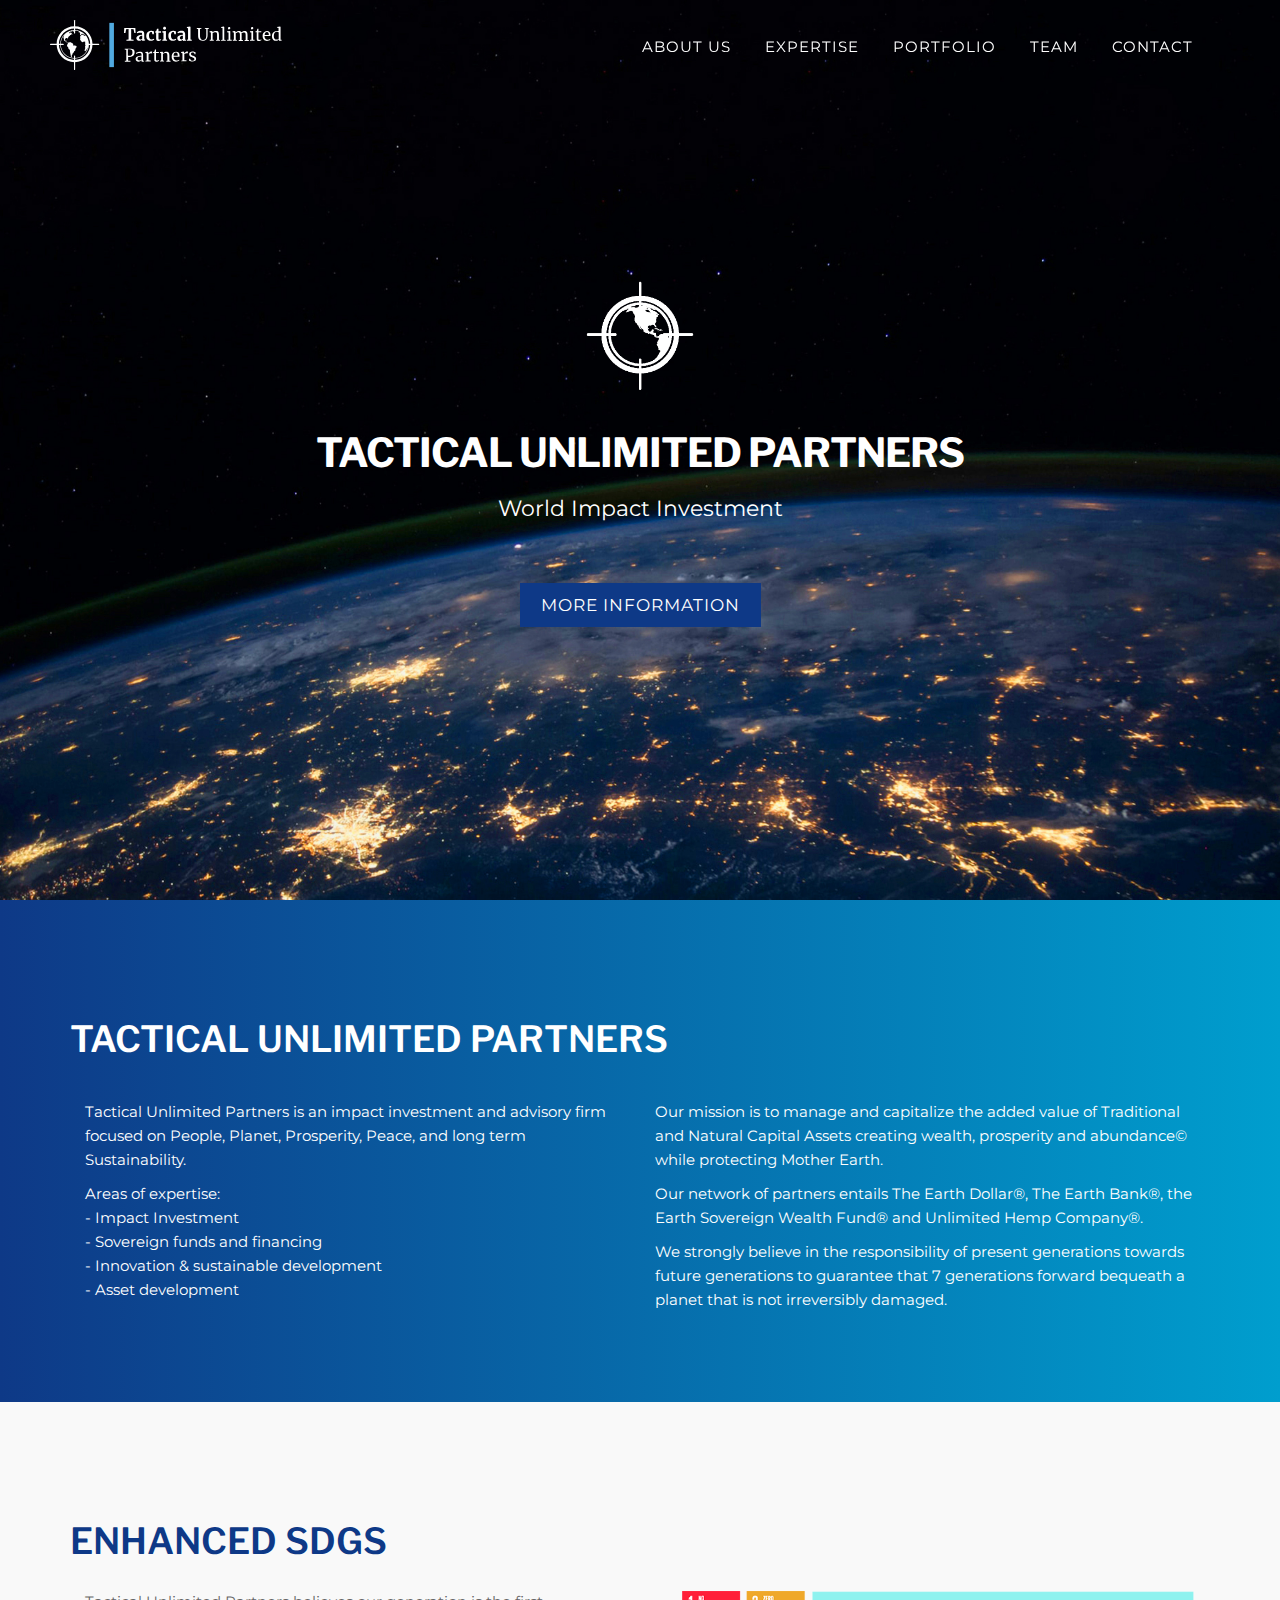
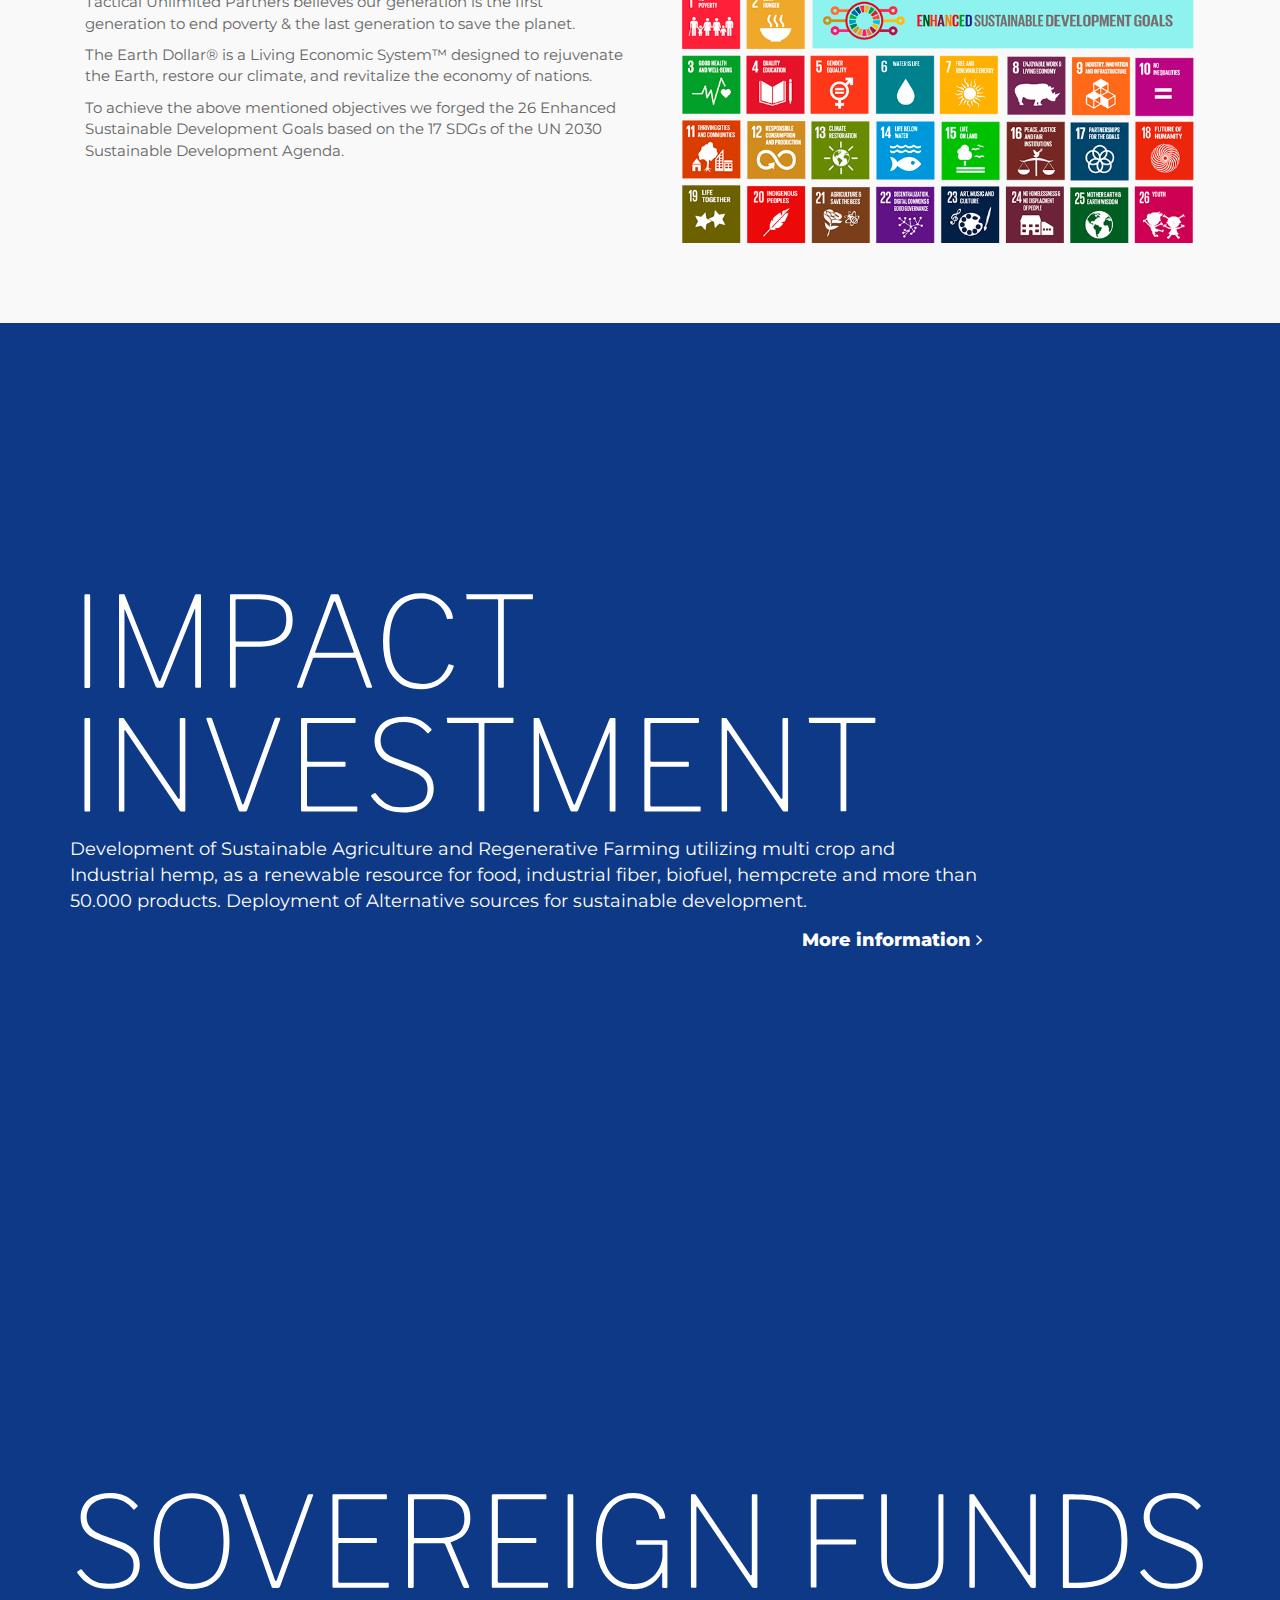
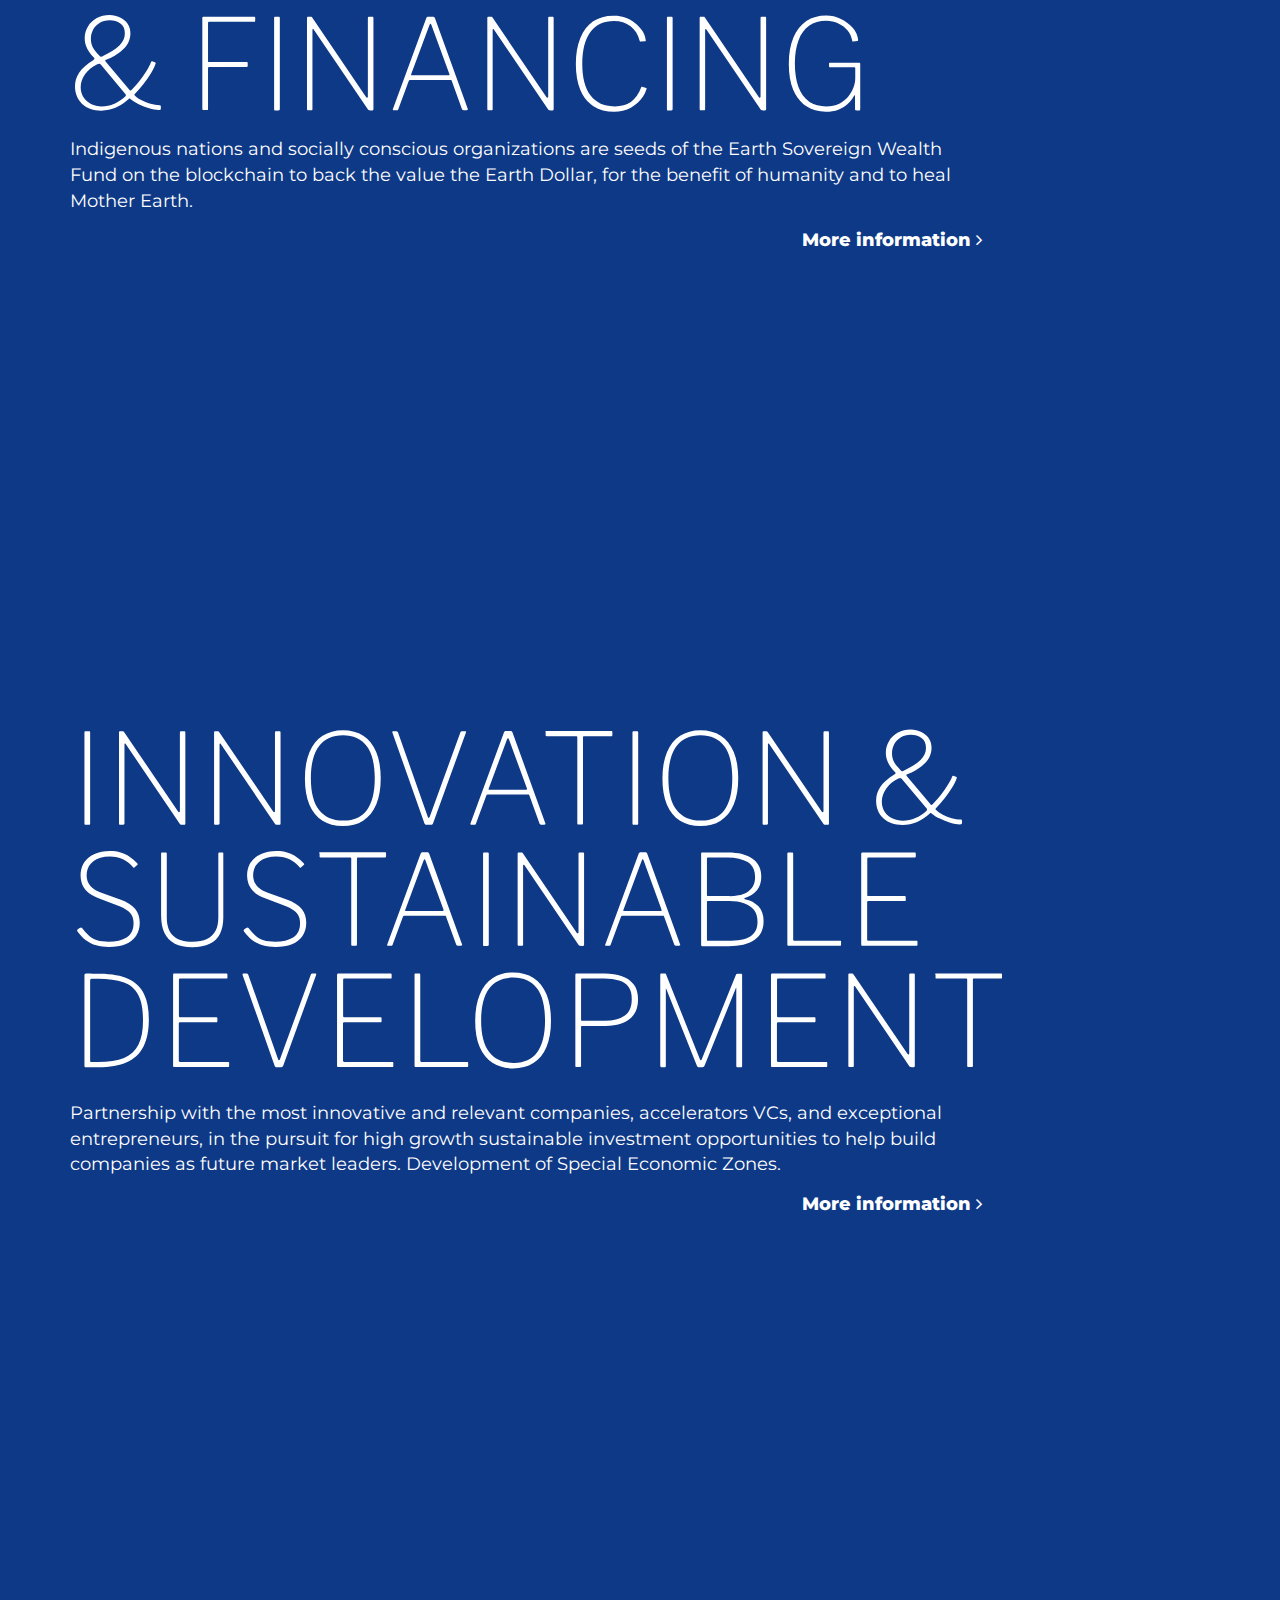
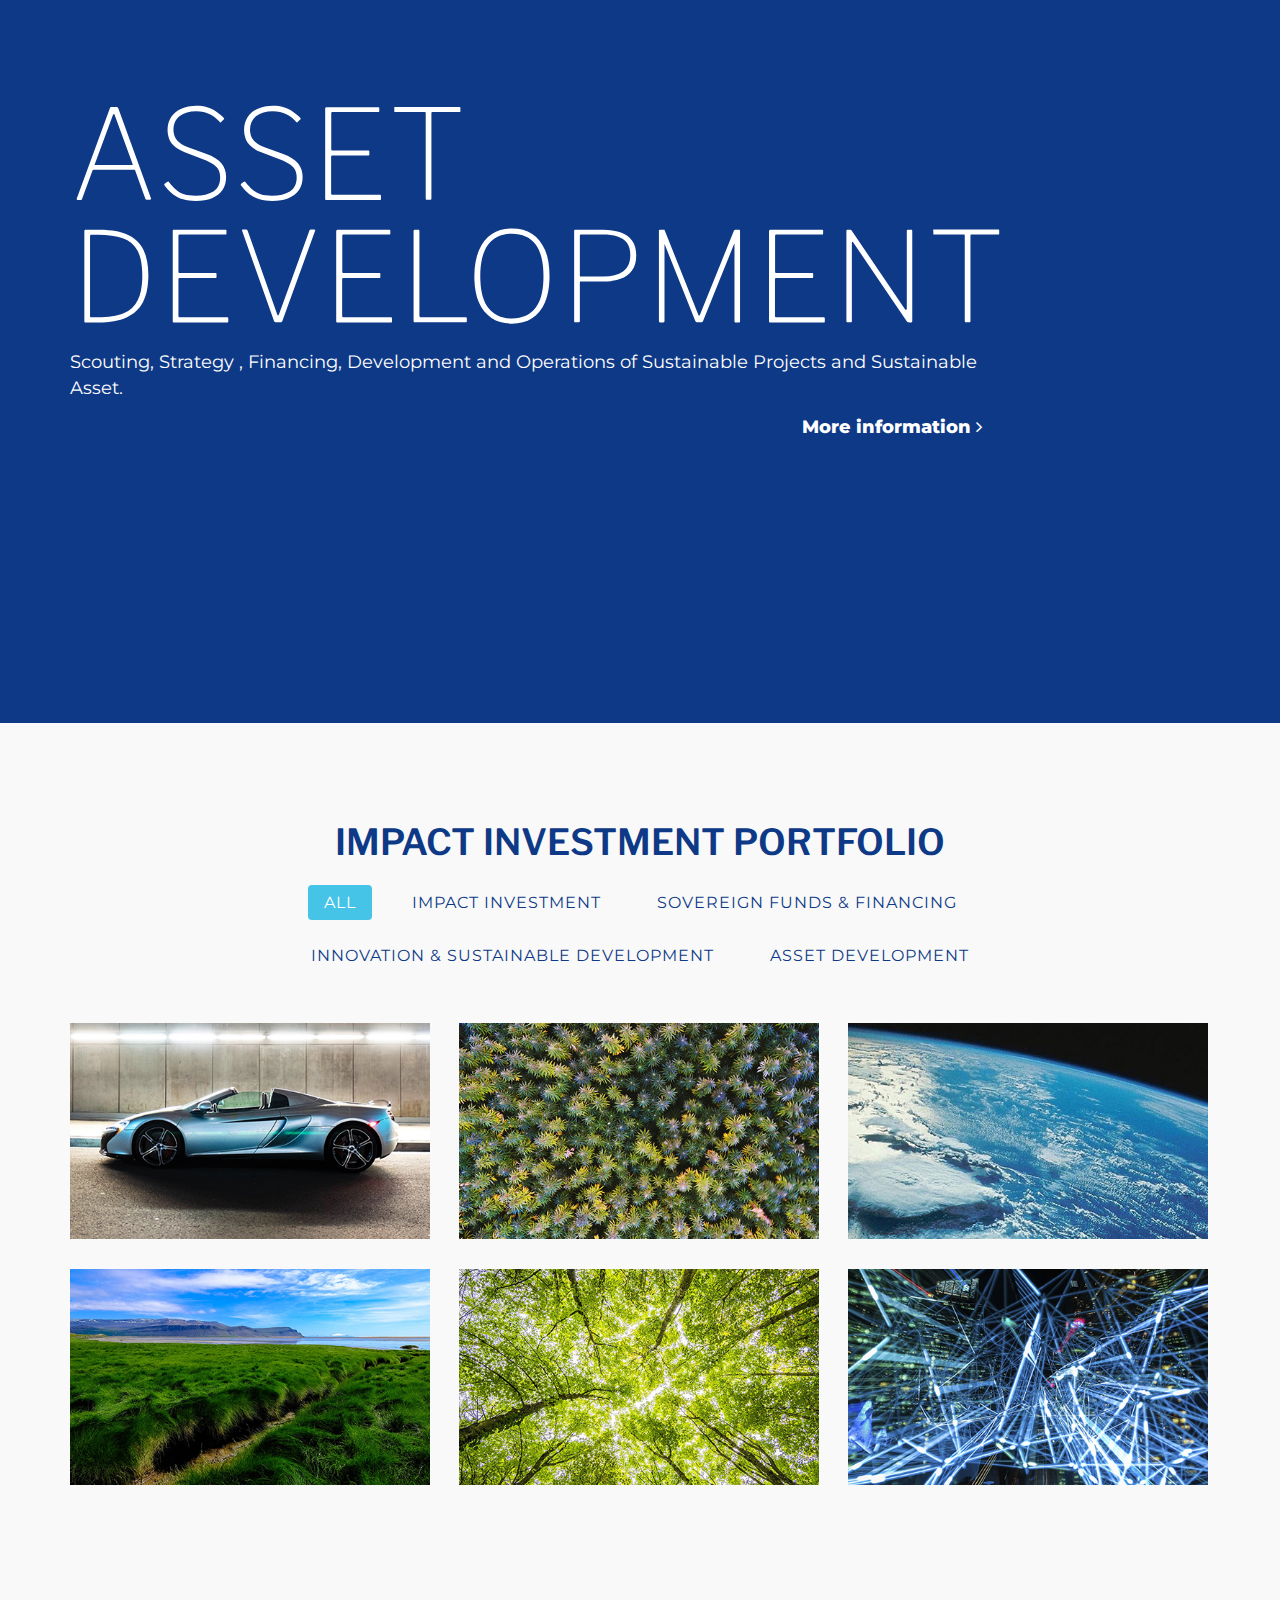
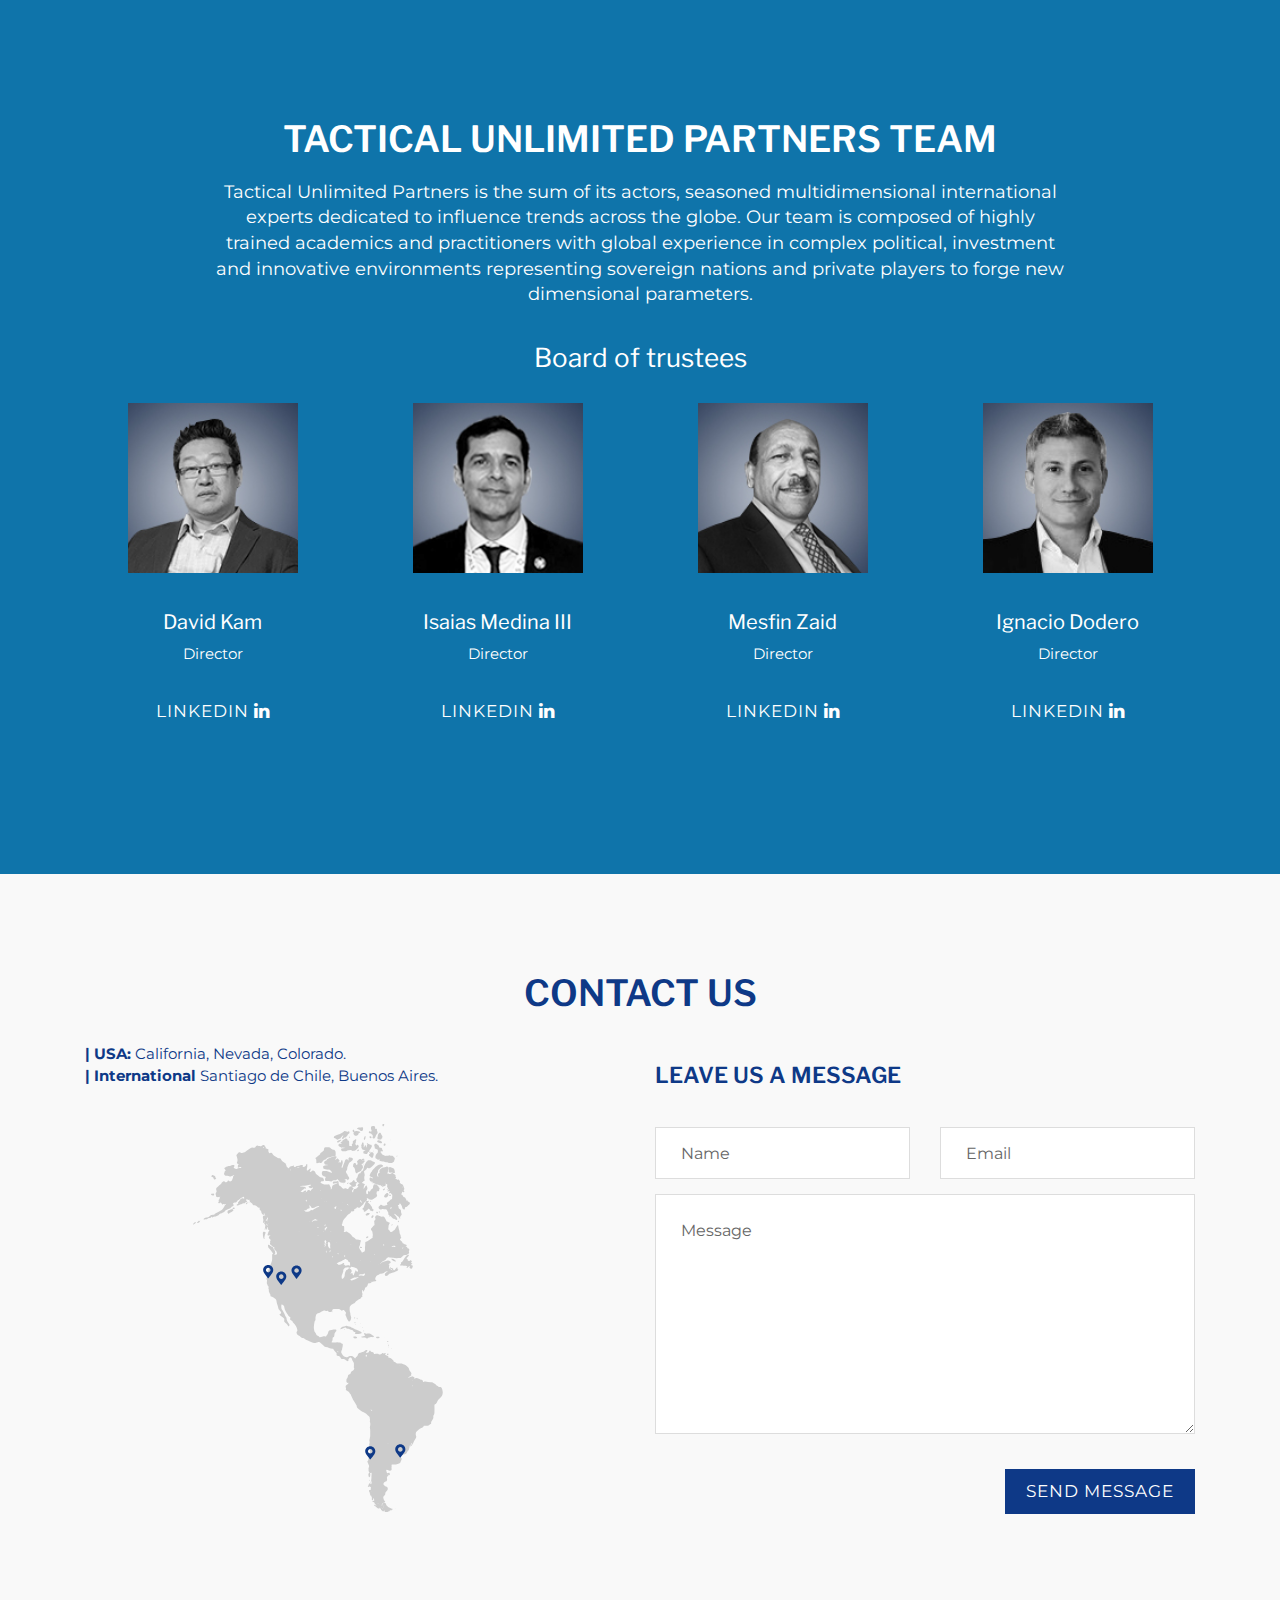
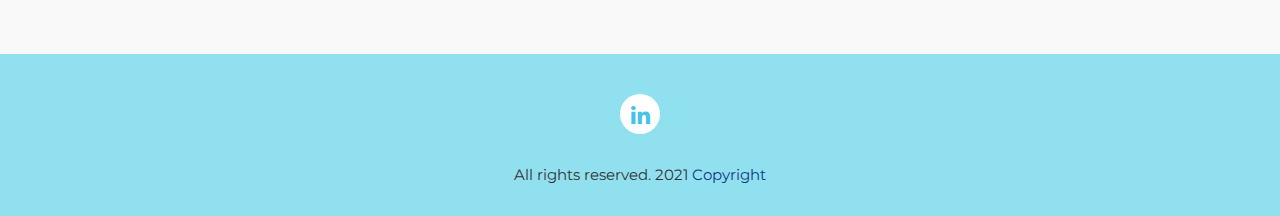
==== commit beb91fe3: "Actualizo la web" ====
--- a/index.html
+++ b/index.html
@@ -207,10 +207,7 @@
 								class="core_title"
 							/>
 							<p>
-								Sustainable Agriculture and Regenerative Farming utilizing multi
-								crop and Industrial hemp, as a renewable resource for food,
-								industrial fiber, biofuel, hempcrete and more than 50.000
-								products.
+								Development of Sustainable Agriculture and Regenerative Farming utilizing multi crop and Industrial hemp, as a renewable  resource for food, industrial fiber, biofuel, hempcrete and more than 50.000 products. Deployment of Alternative sources for sustainable development.
 							</p>
 							<p class="more_info">
 								More information <i class="fa fa-angle-right fs-18"></i>
@@ -230,11 +227,7 @@
 								class="core_title"
 							/>
 							<p>
-								Indigenous nations and socially conscious organizations as a
-								seed to create the Earth Sovereign Wealth Fund on the blockchain
-								to back the value the Earth Dollar®, for the benefit of humanity
-								and to heal Mother Earth bringing to market more Natural Capital
-								investment platforms.
+								Indigenous nations and socially conscious organizations are seeds of the Earth Sovereign Wealth Fund on the blockchain to back the value the Earth Dollar, for the benefit of humanity and to heal Mother Earth.
 							</p>
 							<p class="more_info">
 								More information <i class="fa fa-angle-right fs-18"></i>
@@ -257,11 +250,7 @@
 								class="core_title"
 							/>
 							<p>
-								Partnership with the most innovative and relevant companies,
-								Accelerators VCs, and exceptional entrepreneurs, in the pursuit
-								of high growth sustainable market opportunities and to help
-								build companies into future market leaders. Development of
-								Special Economic Zones.
+								Partnership with the most innovative and relevant companies, accelerators VCs, and exceptional entrepreneurs, in the pursuit for high growth sustainable investment opportunities to help build companies as future market leaders. Development of Special Economic Zones.
 							</p>
 							<p class="more_info">
 								More information <i class="fa fa-angle-right fs-18"></i>
@@ -281,8 +270,7 @@
 								class="core_title"
 							/>
 							<p>
-								Strategy, Scouting, Financing, Development and Operations to
-								develop Asset sustainable.
+								Scouting, Strategy , Financing, Development and Operations of Sustainable Projects and Sustainable Asset. 
 							</p>
 							<p class="more_info">
 								More information <i class="fa fa-angle-right fs-18"></i>
@@ -396,36 +384,6 @@
 											src="img/portfolio/earth-dollar-sovereign.jpg"
 											class="img-responsive"
 											alt="Earth Dollar Sovereign"
-										/></div
-								></a>
-							</div>
-						</div>
-						<div class="col-sm-6 col-md-4 les">
-							<div class="portfolio-item">
-								<a href="sovereign_funds_and_financing.html#earthbank">
-									<div class="hover-bg">
-										<div class="hover-text">
-											<h4>Earth Bank®</h4>
-										</div>
-										<img
-											src="img/portfolio/earth-bank.jpg"
-											class="img-responsive"
-											alt="Earth Bank"
-										/></div
-								></a>
-							</div>
-						</div>
-						<div class="col-sm-6 col-md-4 les">
-							<div class="portfolio-item">
-								<a href="sovereign_funds_and_financing.html#coinearthdollar">
-									<div class="hover-bg">
-										<div class="hover-text">
-											<h4>Earth Dollar SOV Tokens</h4>
-										</div>
-										<img
-											src="img/portfolio/earth-coin.jpg"
-											class="img-responsive"
-											alt="Earth Dollar Token"
 										/></div
 								></a>
 							</div>
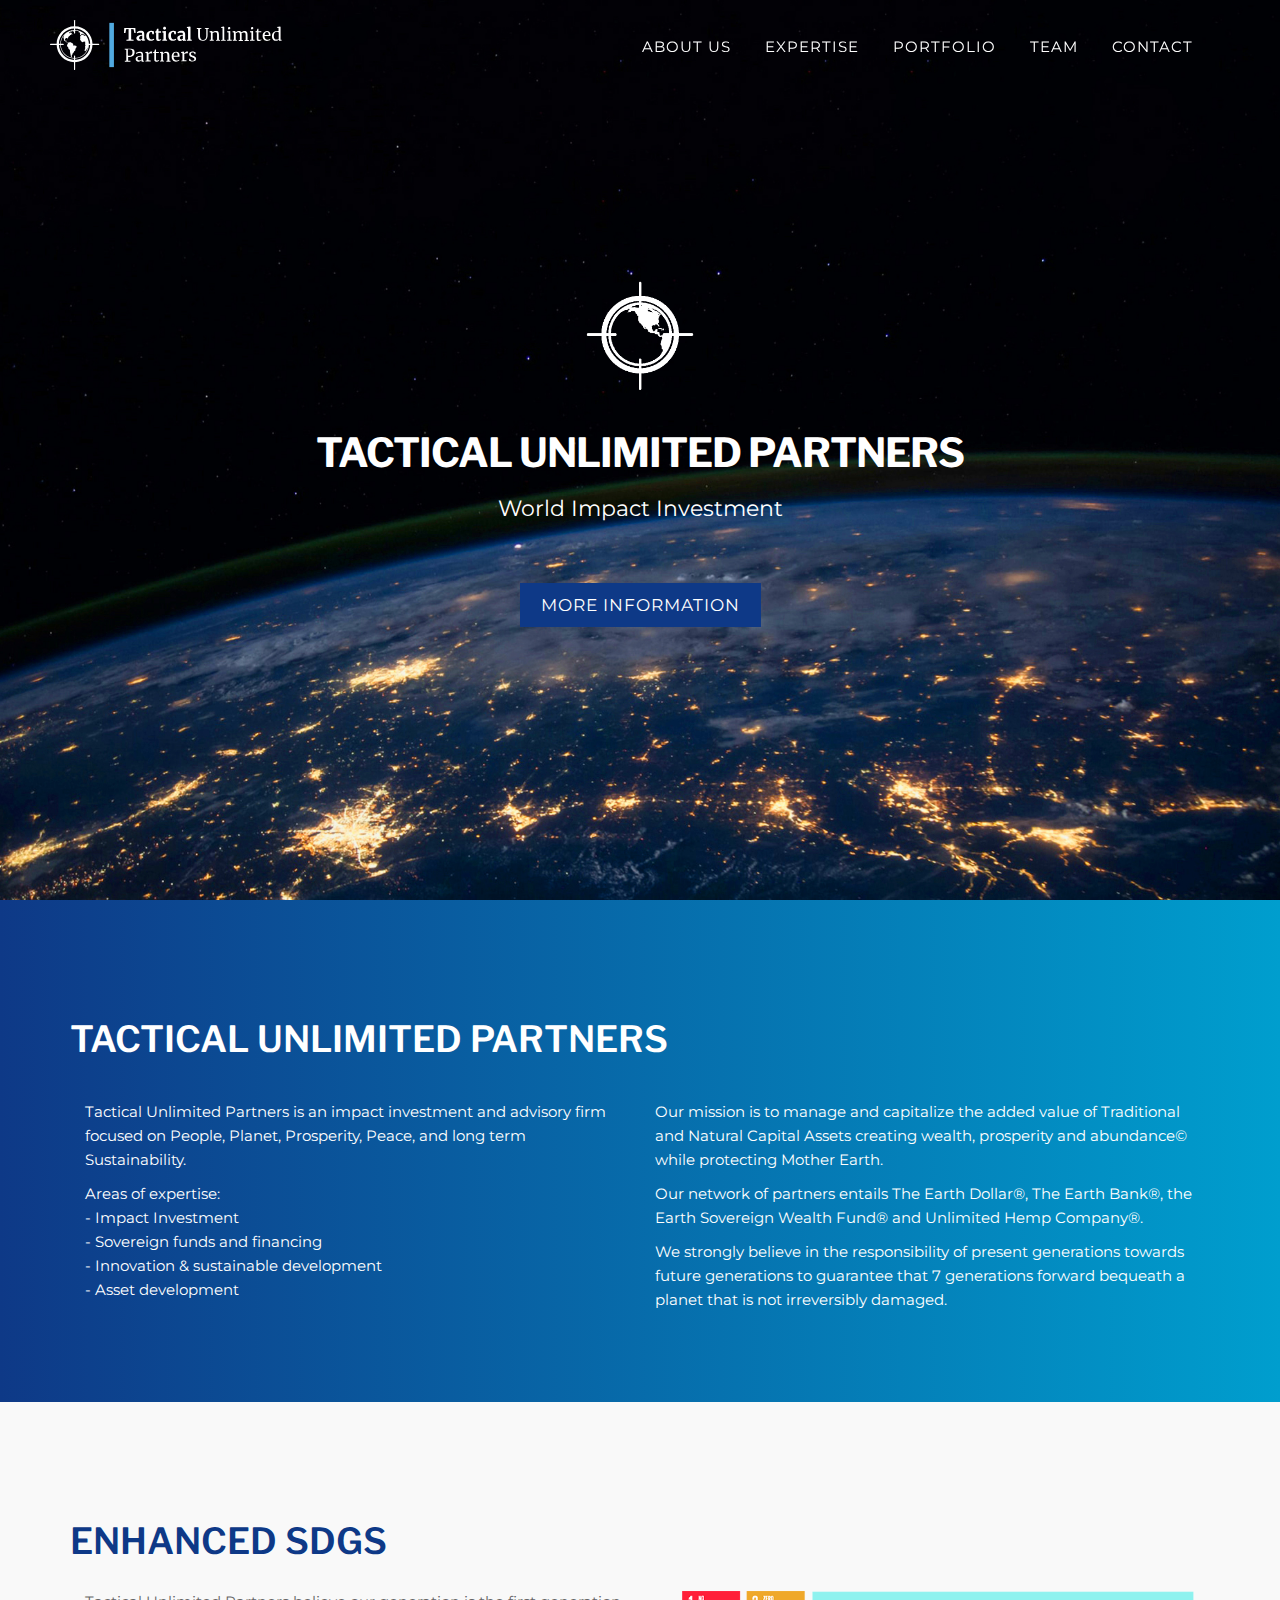
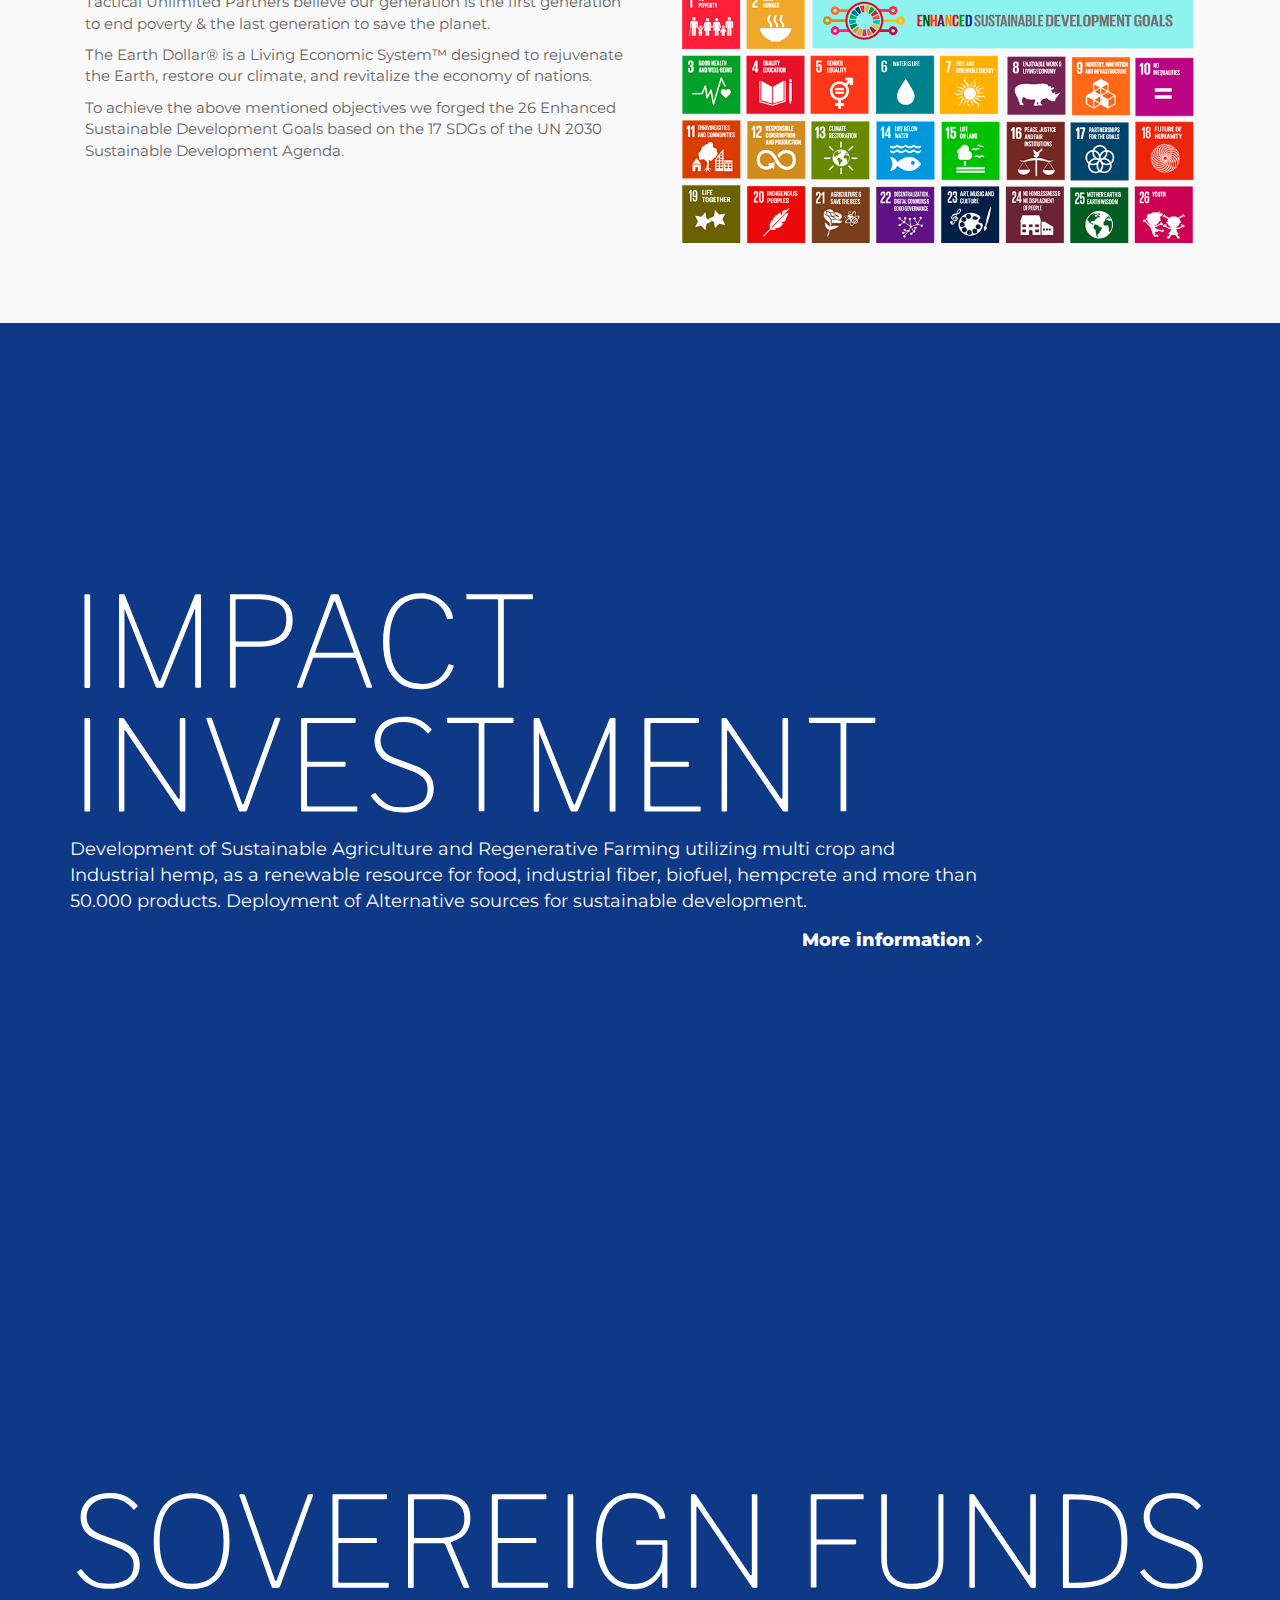
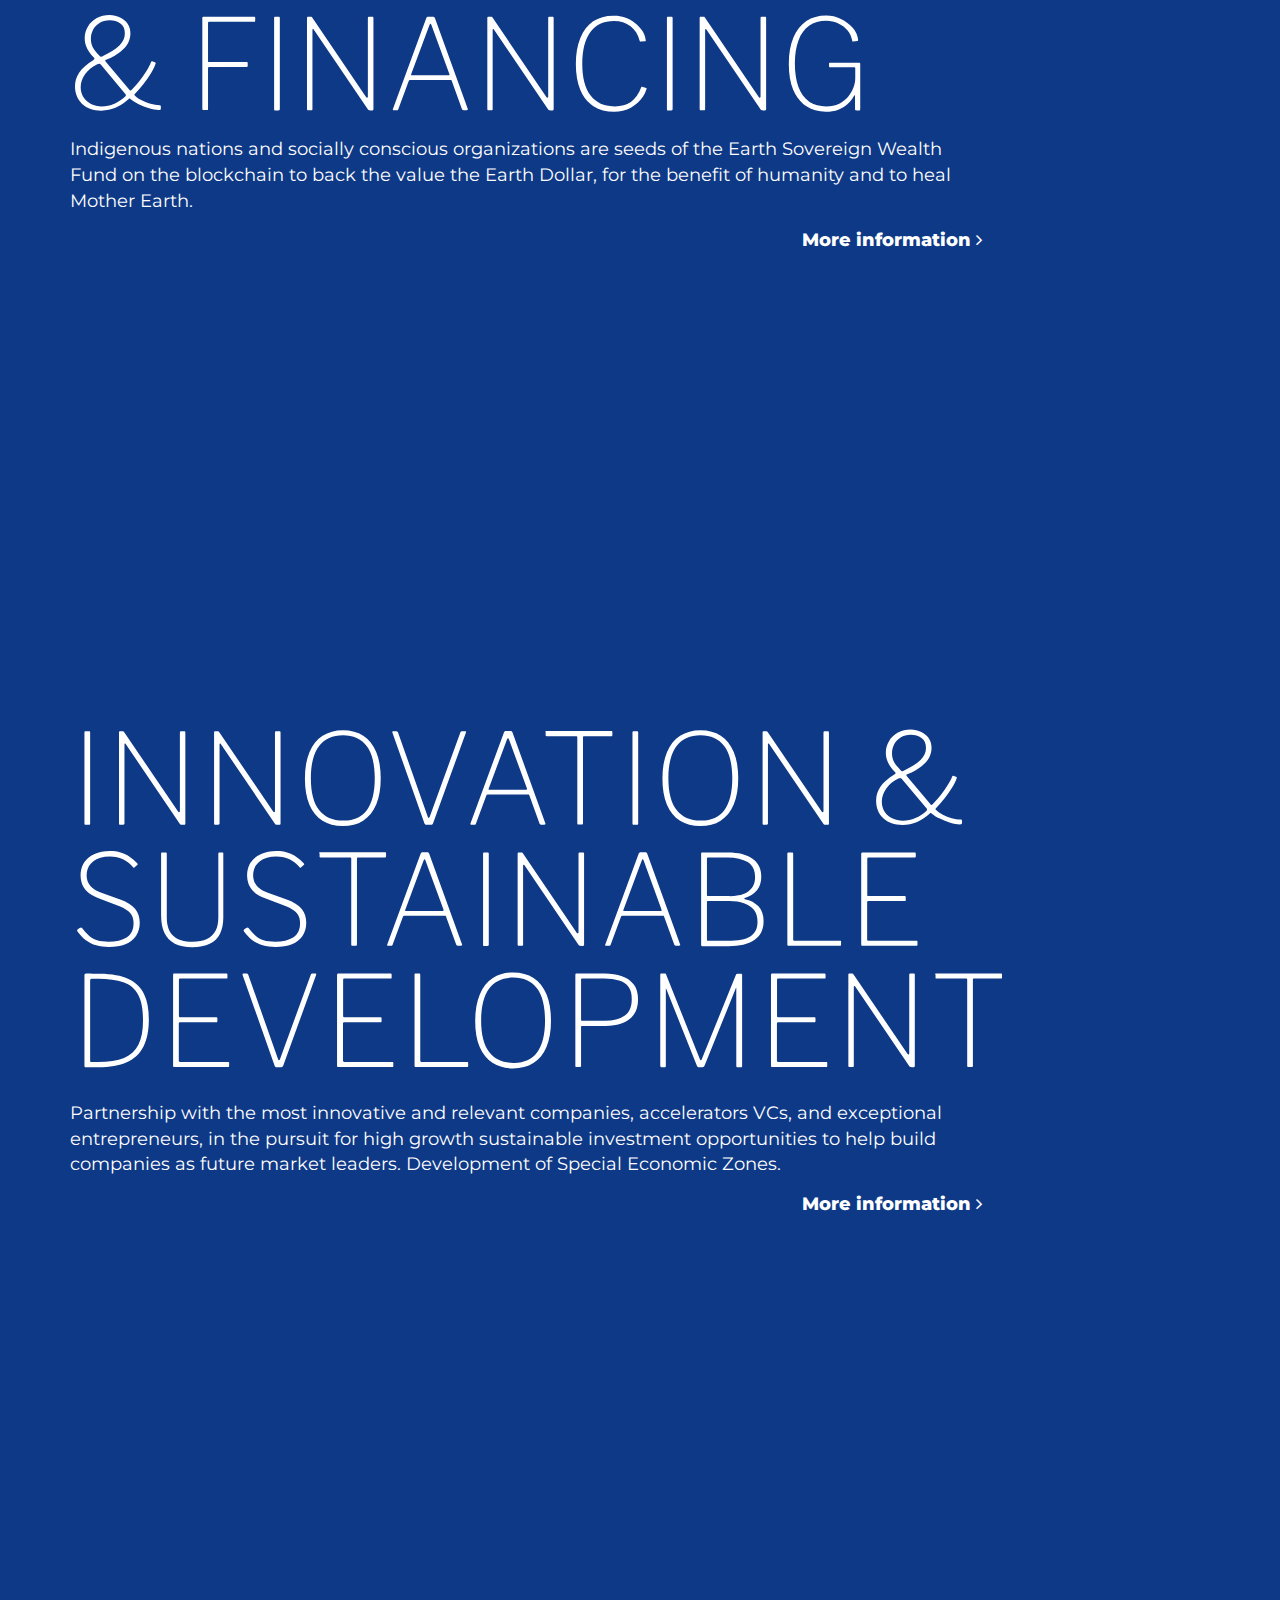
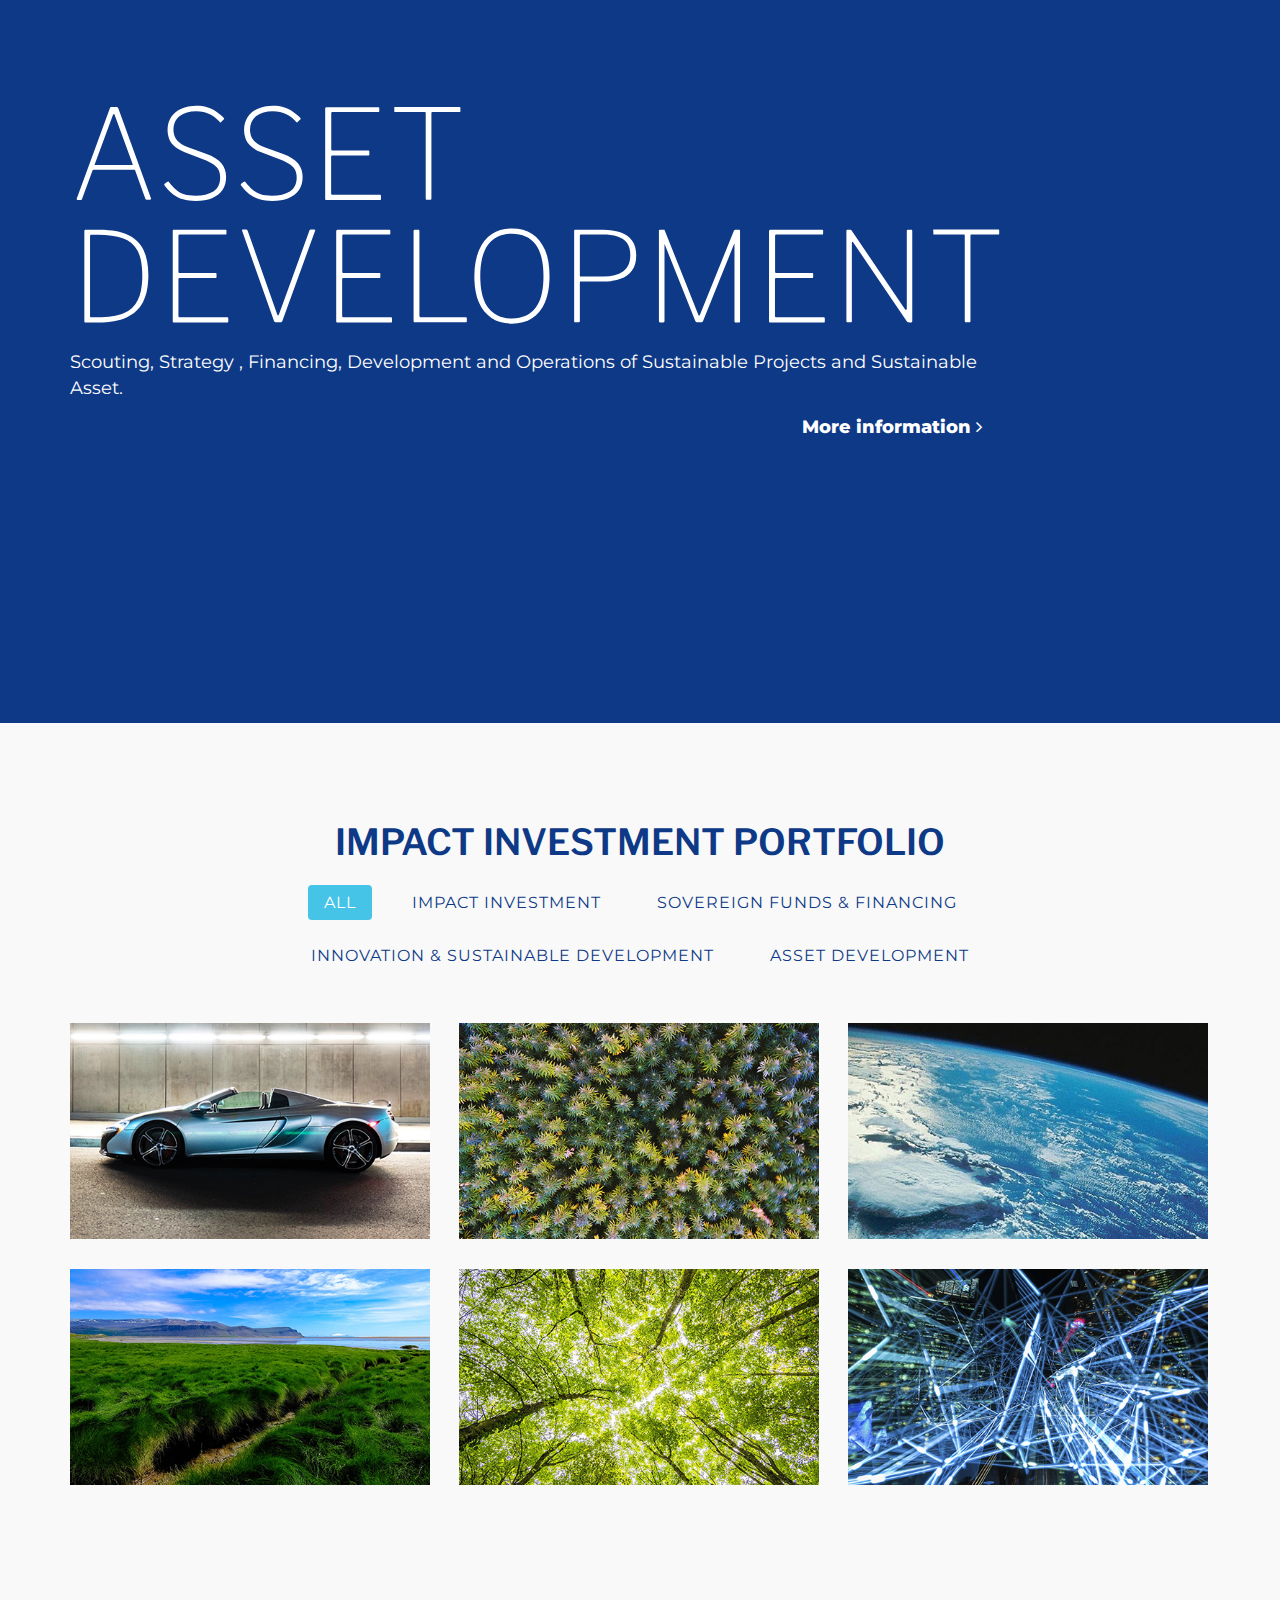
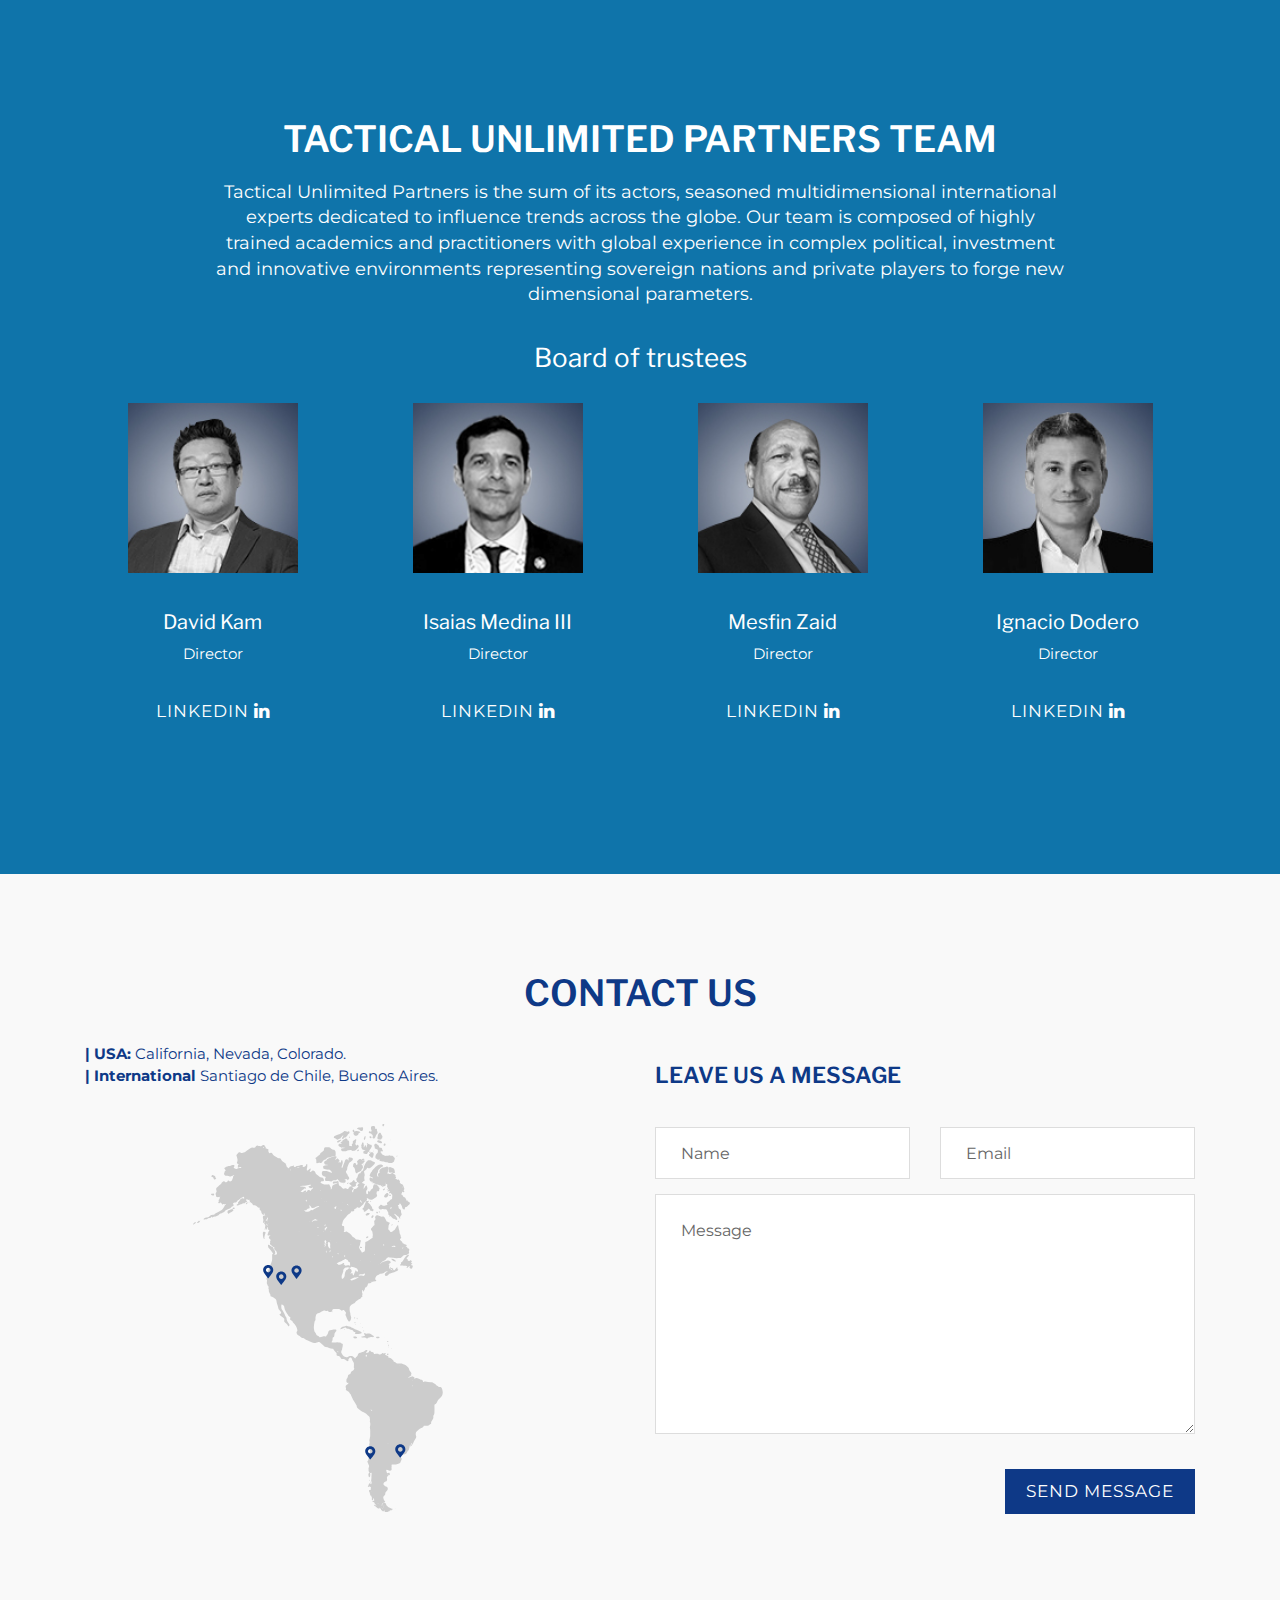
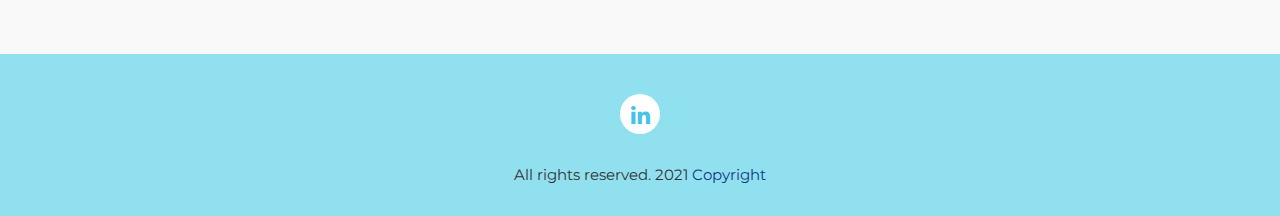
==== commit 69fbeaf3: "Actualizo" ====
--- a/index.html
+++ b/index.html
@@ -172,7 +172,7 @@
 						</div>
 						<div class="col-xs-12 col-md-6">
 							<p>
-								Tactical Unlimited Partners believes our generation is the first
+								Tactical Unlimited Partners believe our generation is the first
 								generation to end poverty & the last generation to save the
 								planet.
 							</p>
@@ -588,7 +588,7 @@
 					<div class="social">
 						<ul>
 							<li>
-								<a href="#"><i class="fa fa-linkedin"></i></a>
+								<a href="https://www.linkedin.com/in/tactical-unlimited-partners-46775420a/"><i class="fa fa-linkedin"></i></a>
 							</li>
 						</ul>
 					</div>
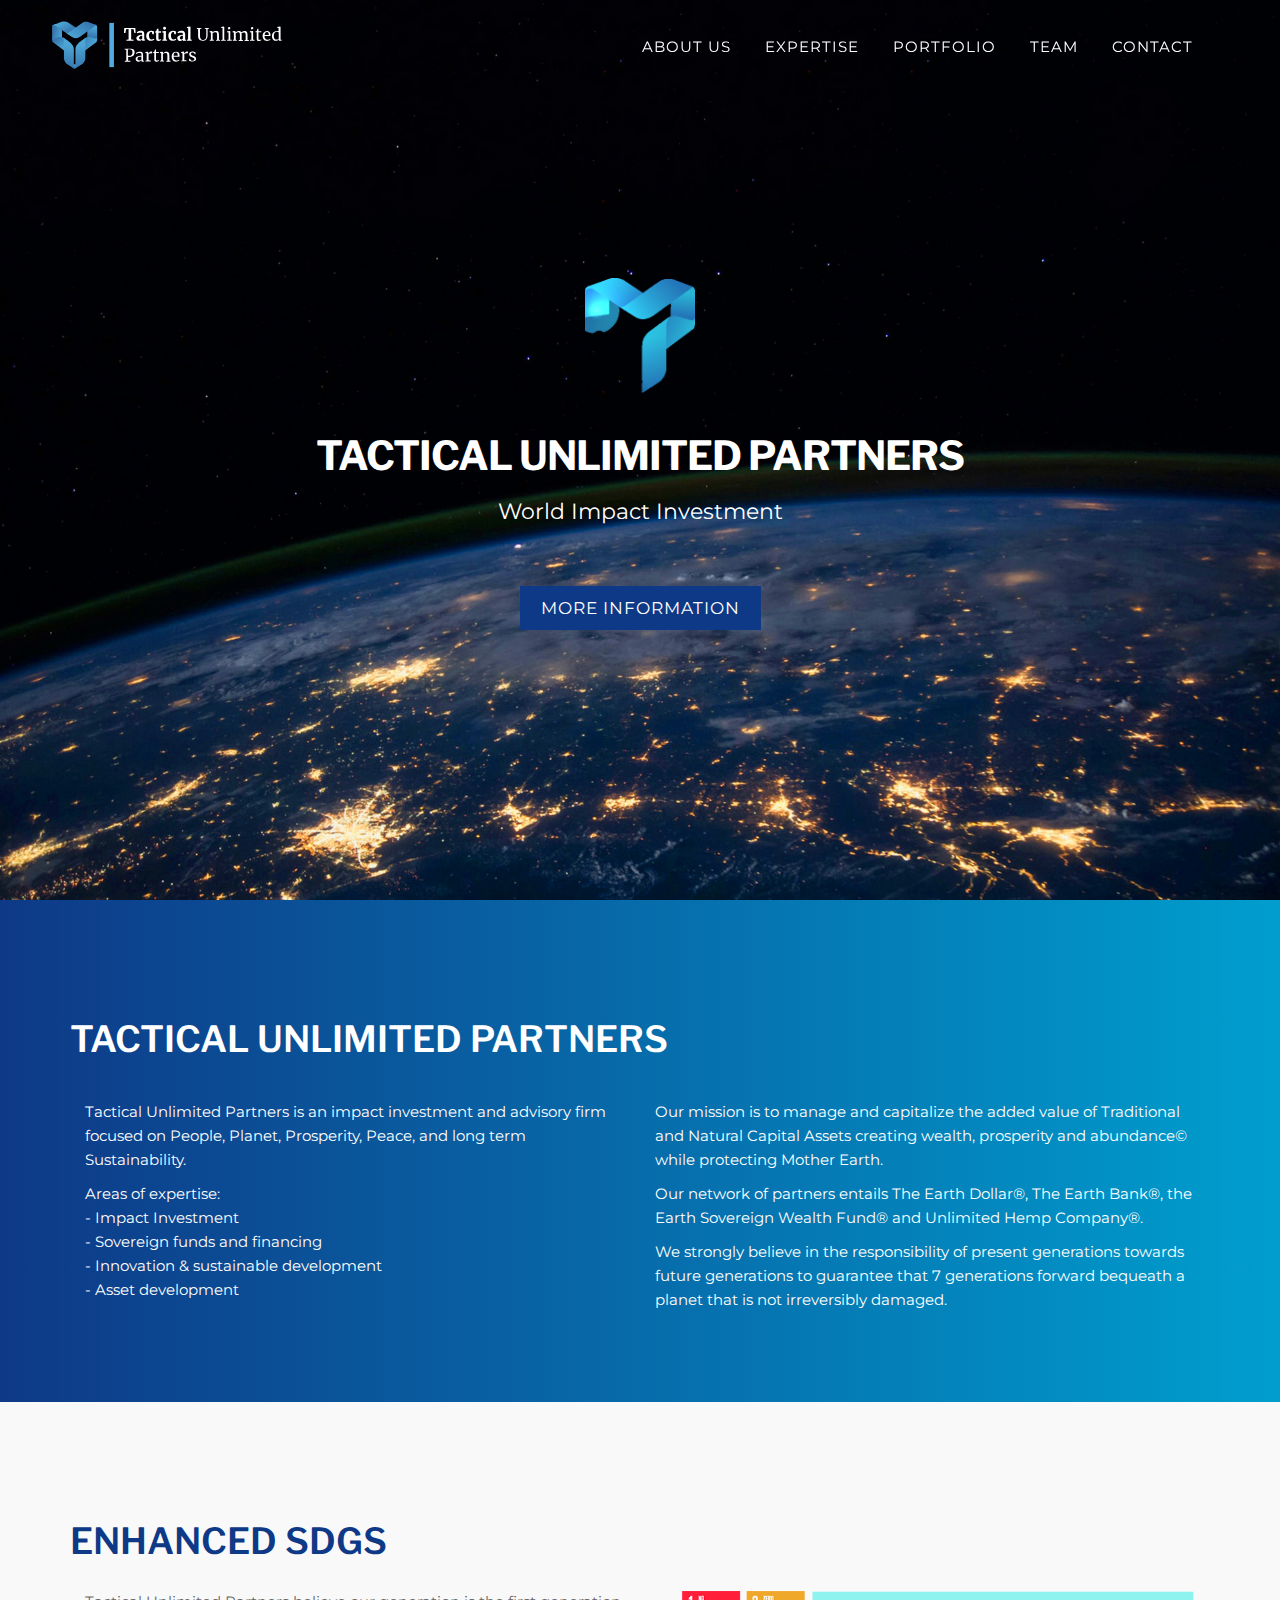
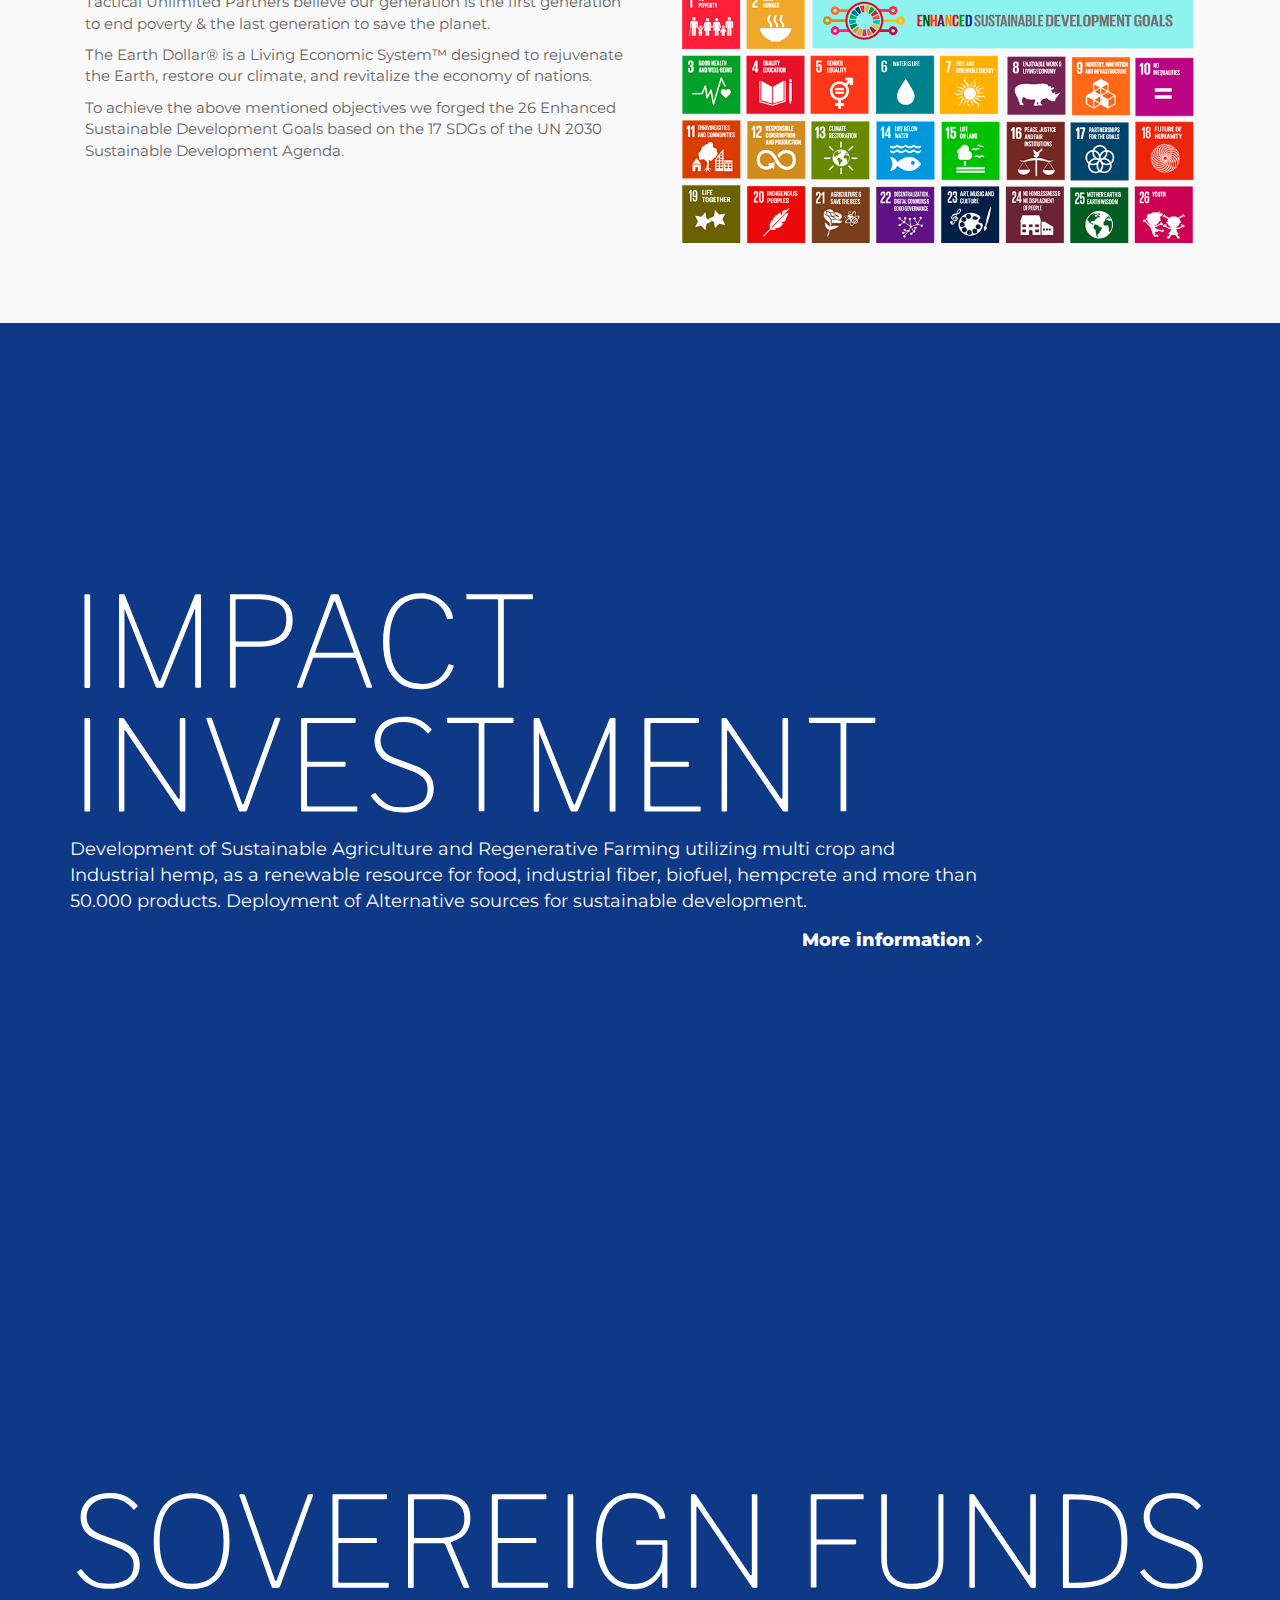
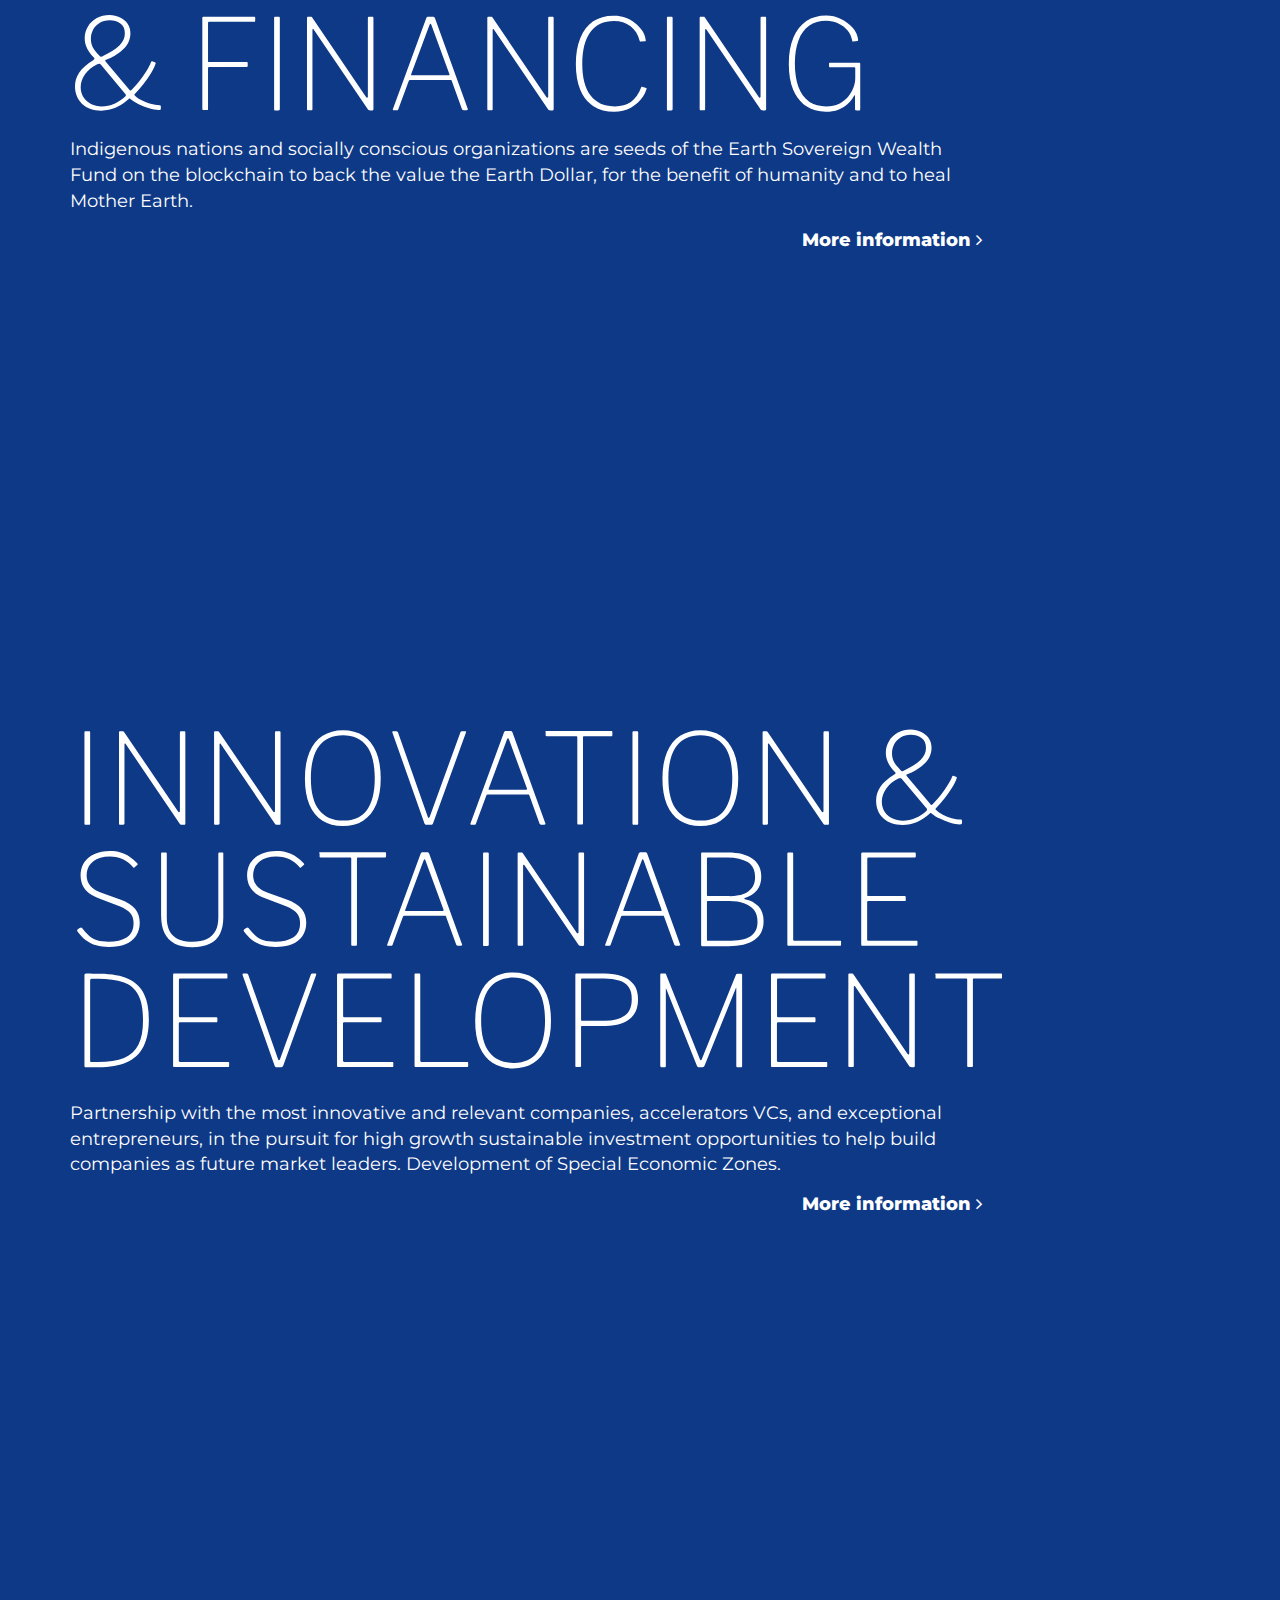
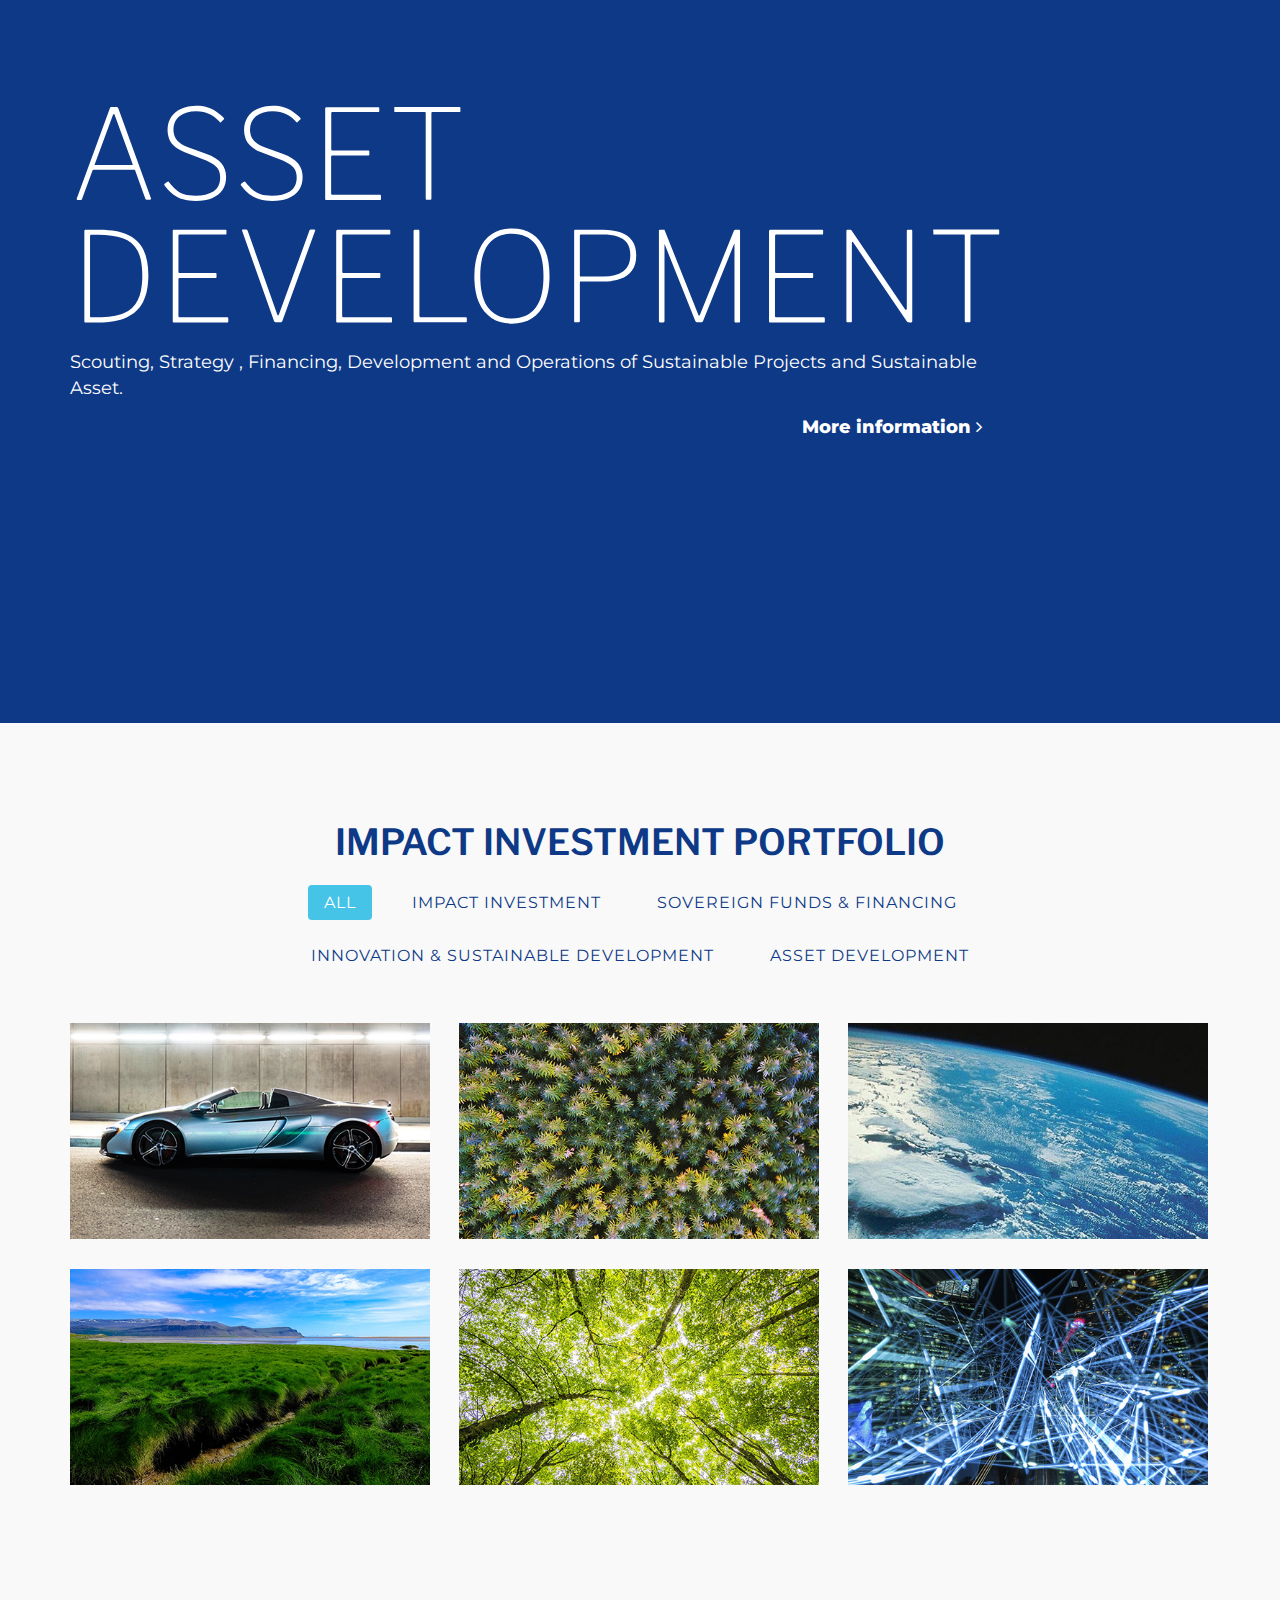
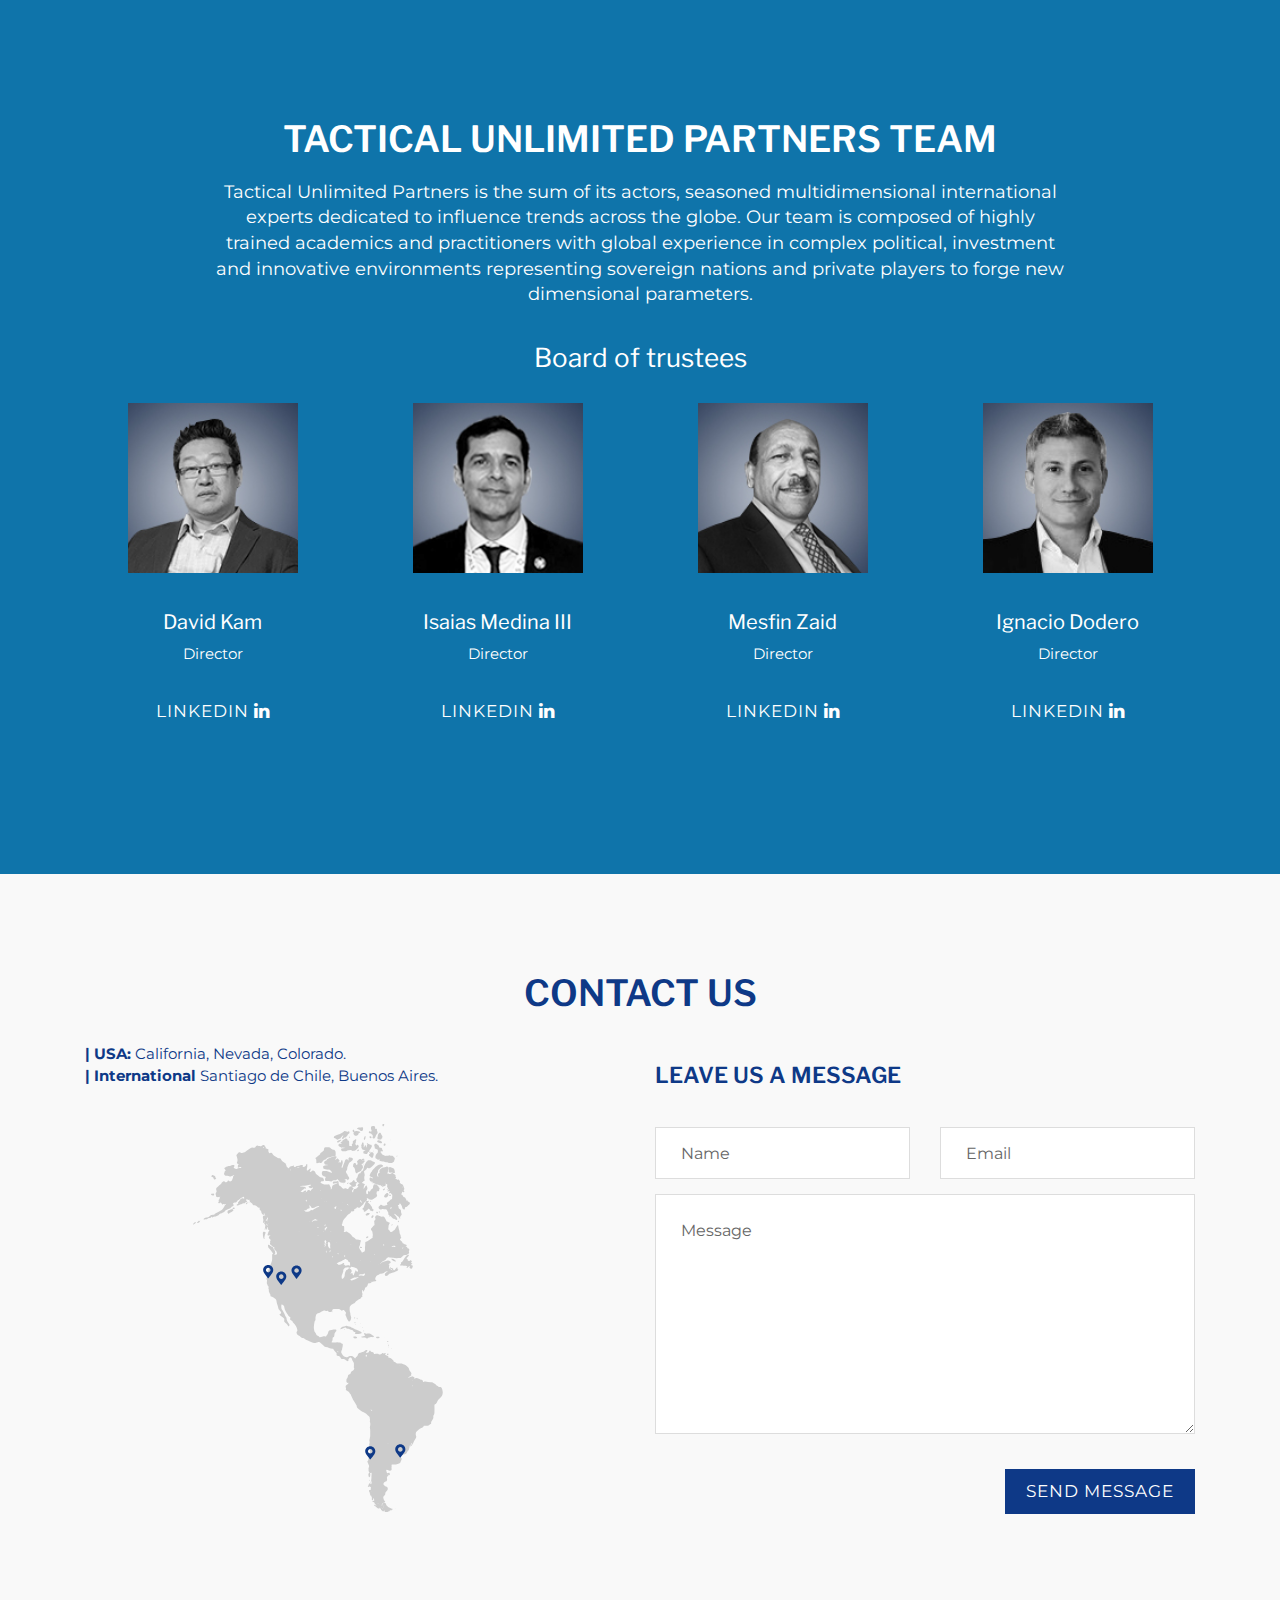
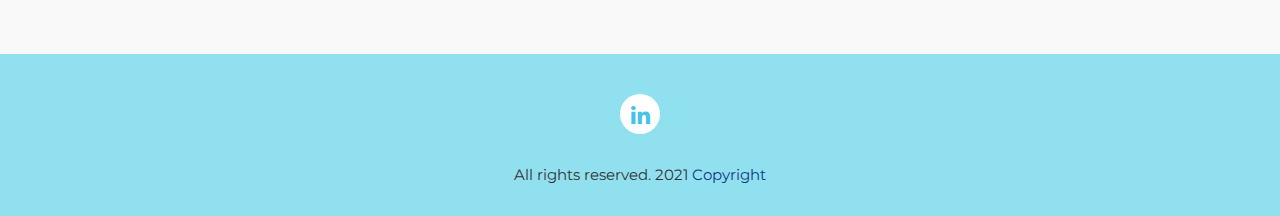
==== commit 97bbee7f: "Actualizo Linkedin y logos" ====
--- a/index.html
+++ b/index.html
@@ -554,31 +554,8 @@
 							Send Message
 						</button>
 					</form>
-        </div>
-      </div>
-
-
-
-
-
-
-
-
-
-
-
-
-
-
-
-
-
-
-
-
-
-
-
+					</div>
+				</div>
 			</div>
 		</div>
 		<!-- Footer Section -->
@@ -588,7 +565,7 @@
 					<div class="social">
 						<ul>
 							<li>
-								<a href="https://www.linkedin.com/in/tactical-unlimited-partners-46775420a/"><i class="fa fa-linkedin"></i></a>
+								<a href="https://www.linkedin.com/company/tactical-unlimited-partners"><i class="fa fa-linkedin"></i></a>
 							</li>
 						</ul>
 					</div>
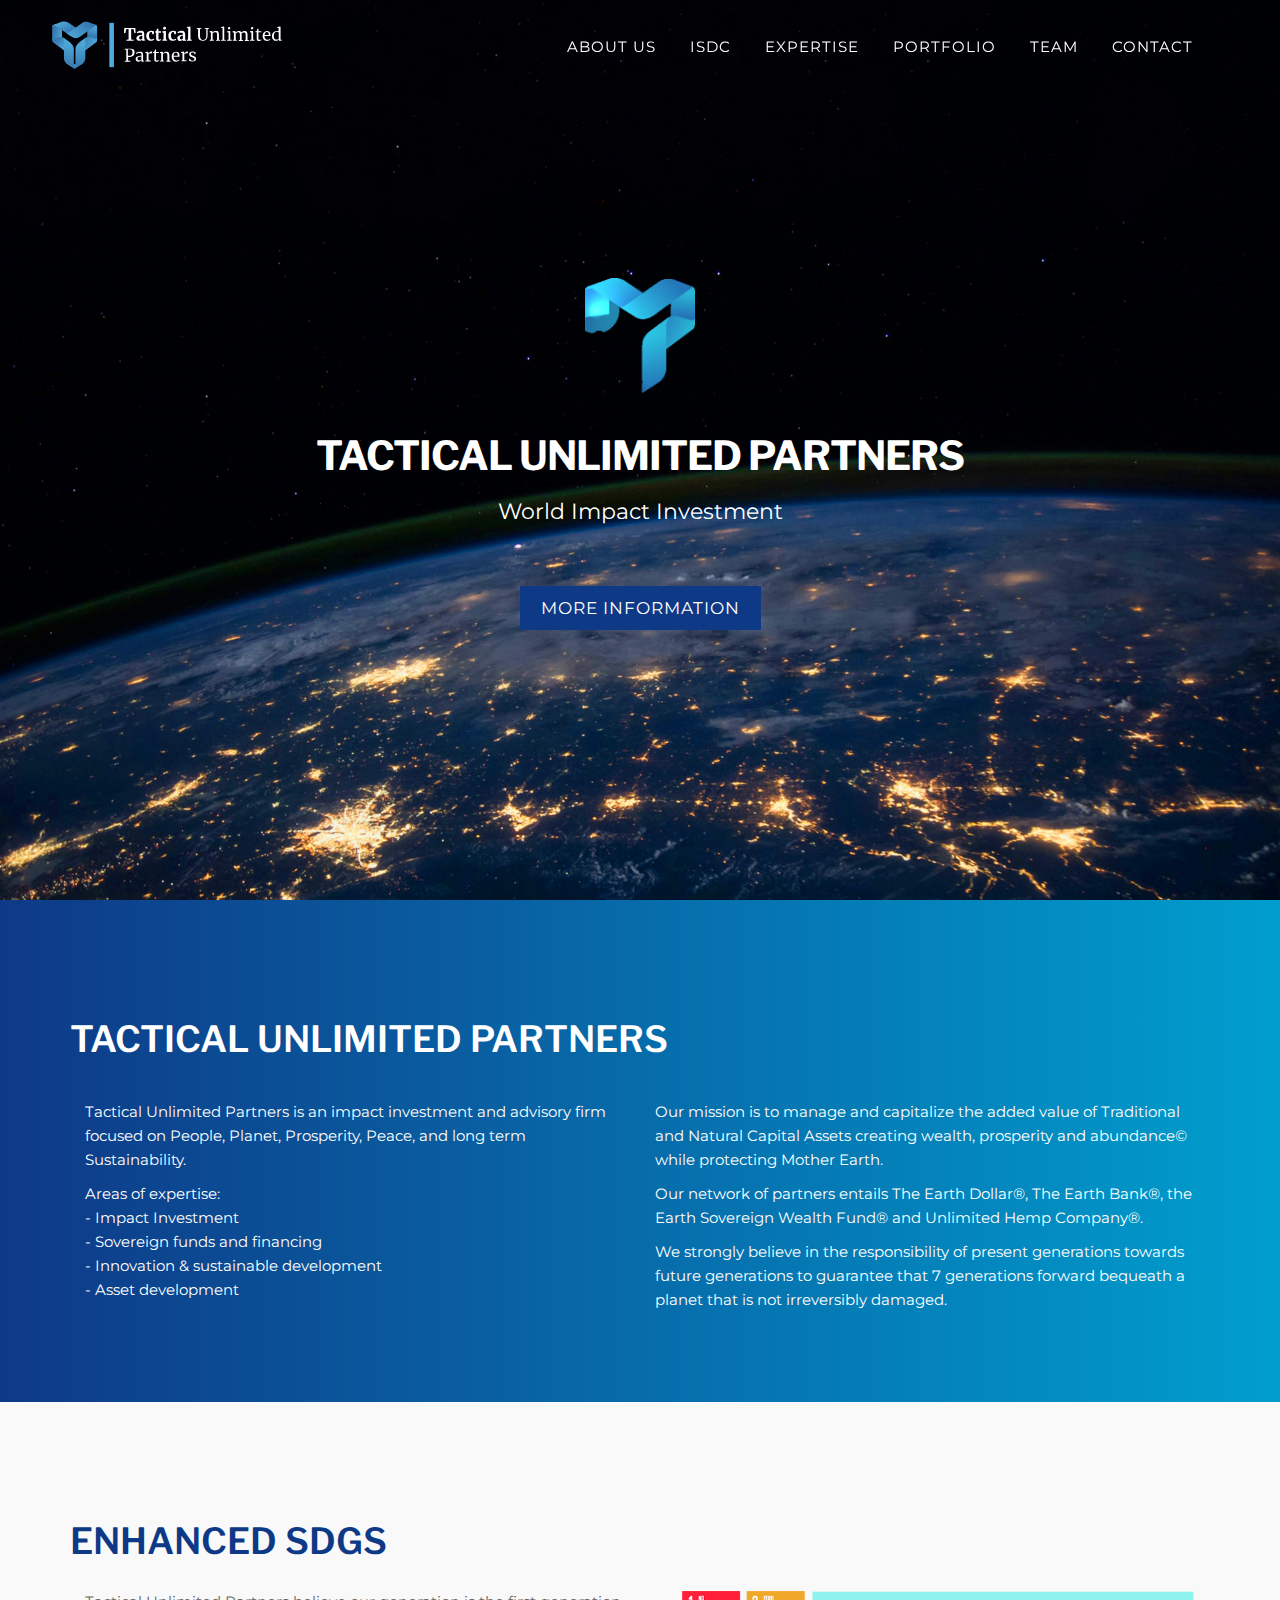
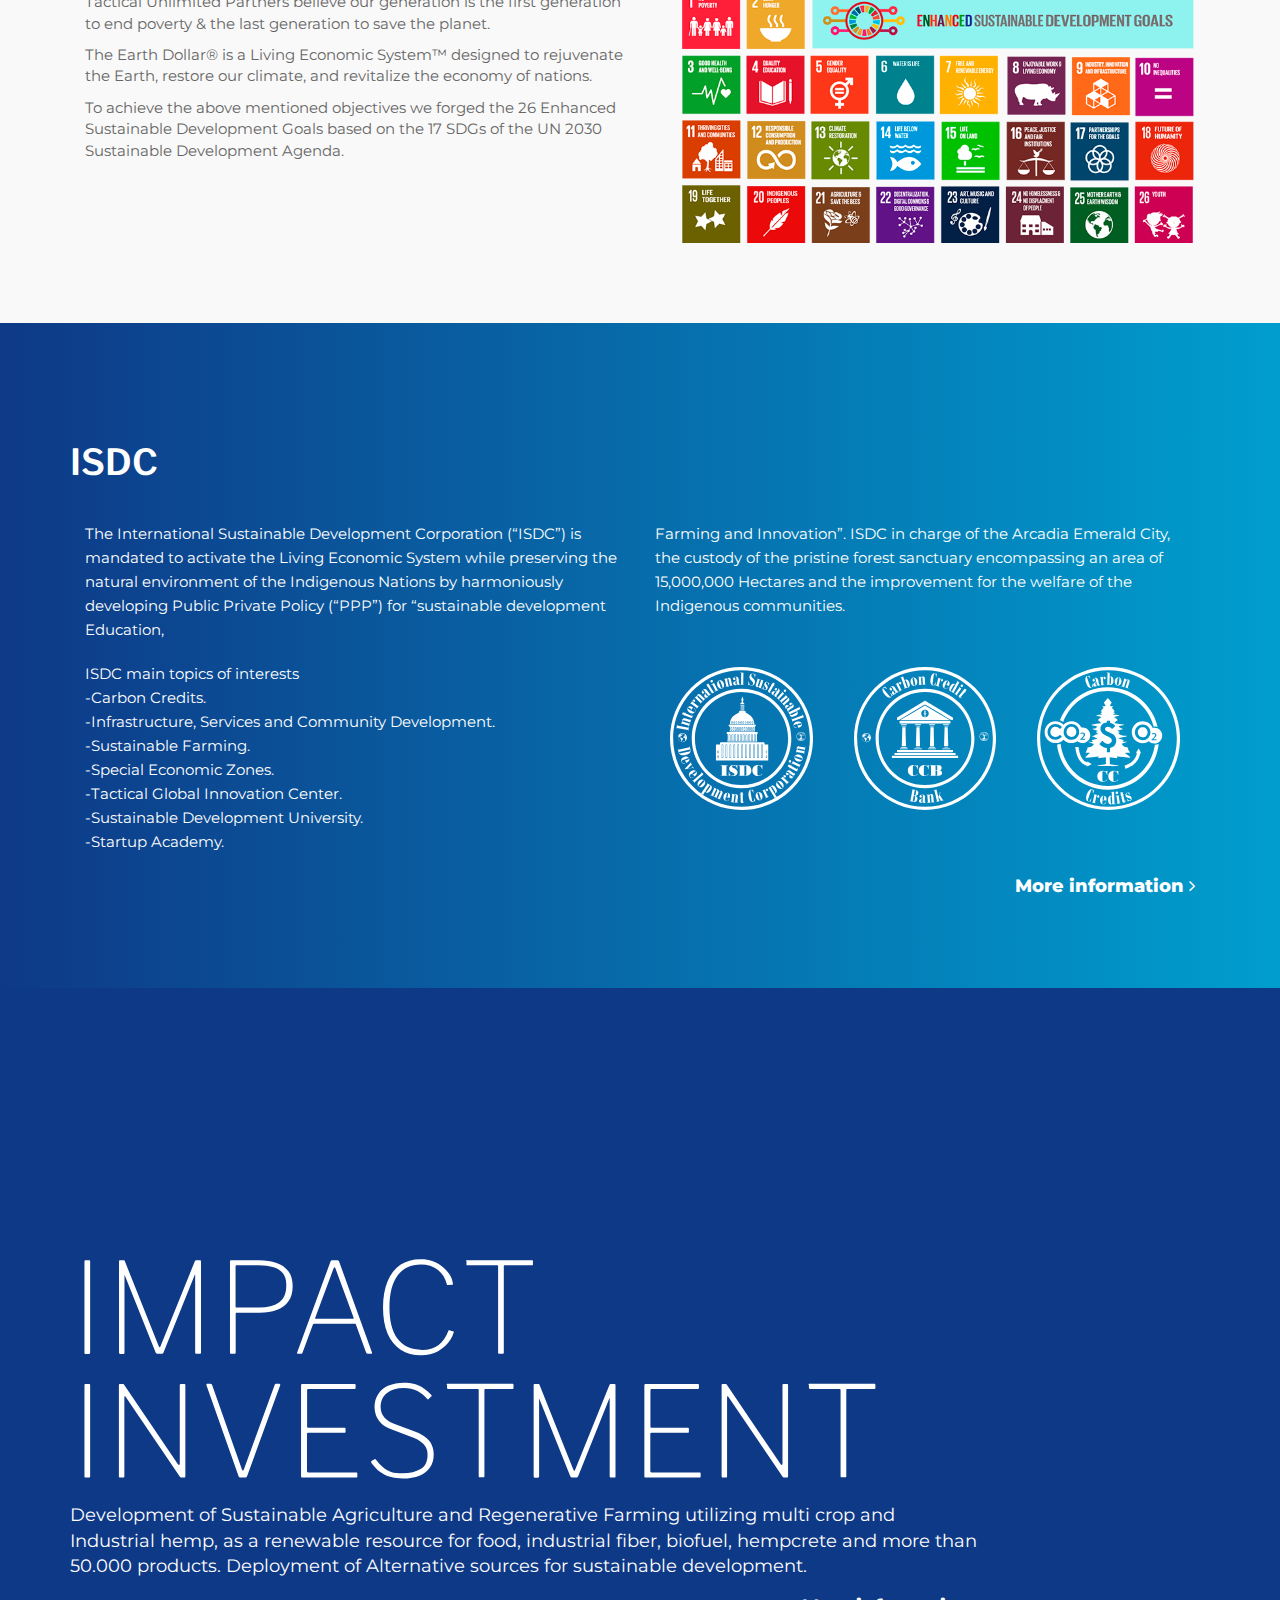
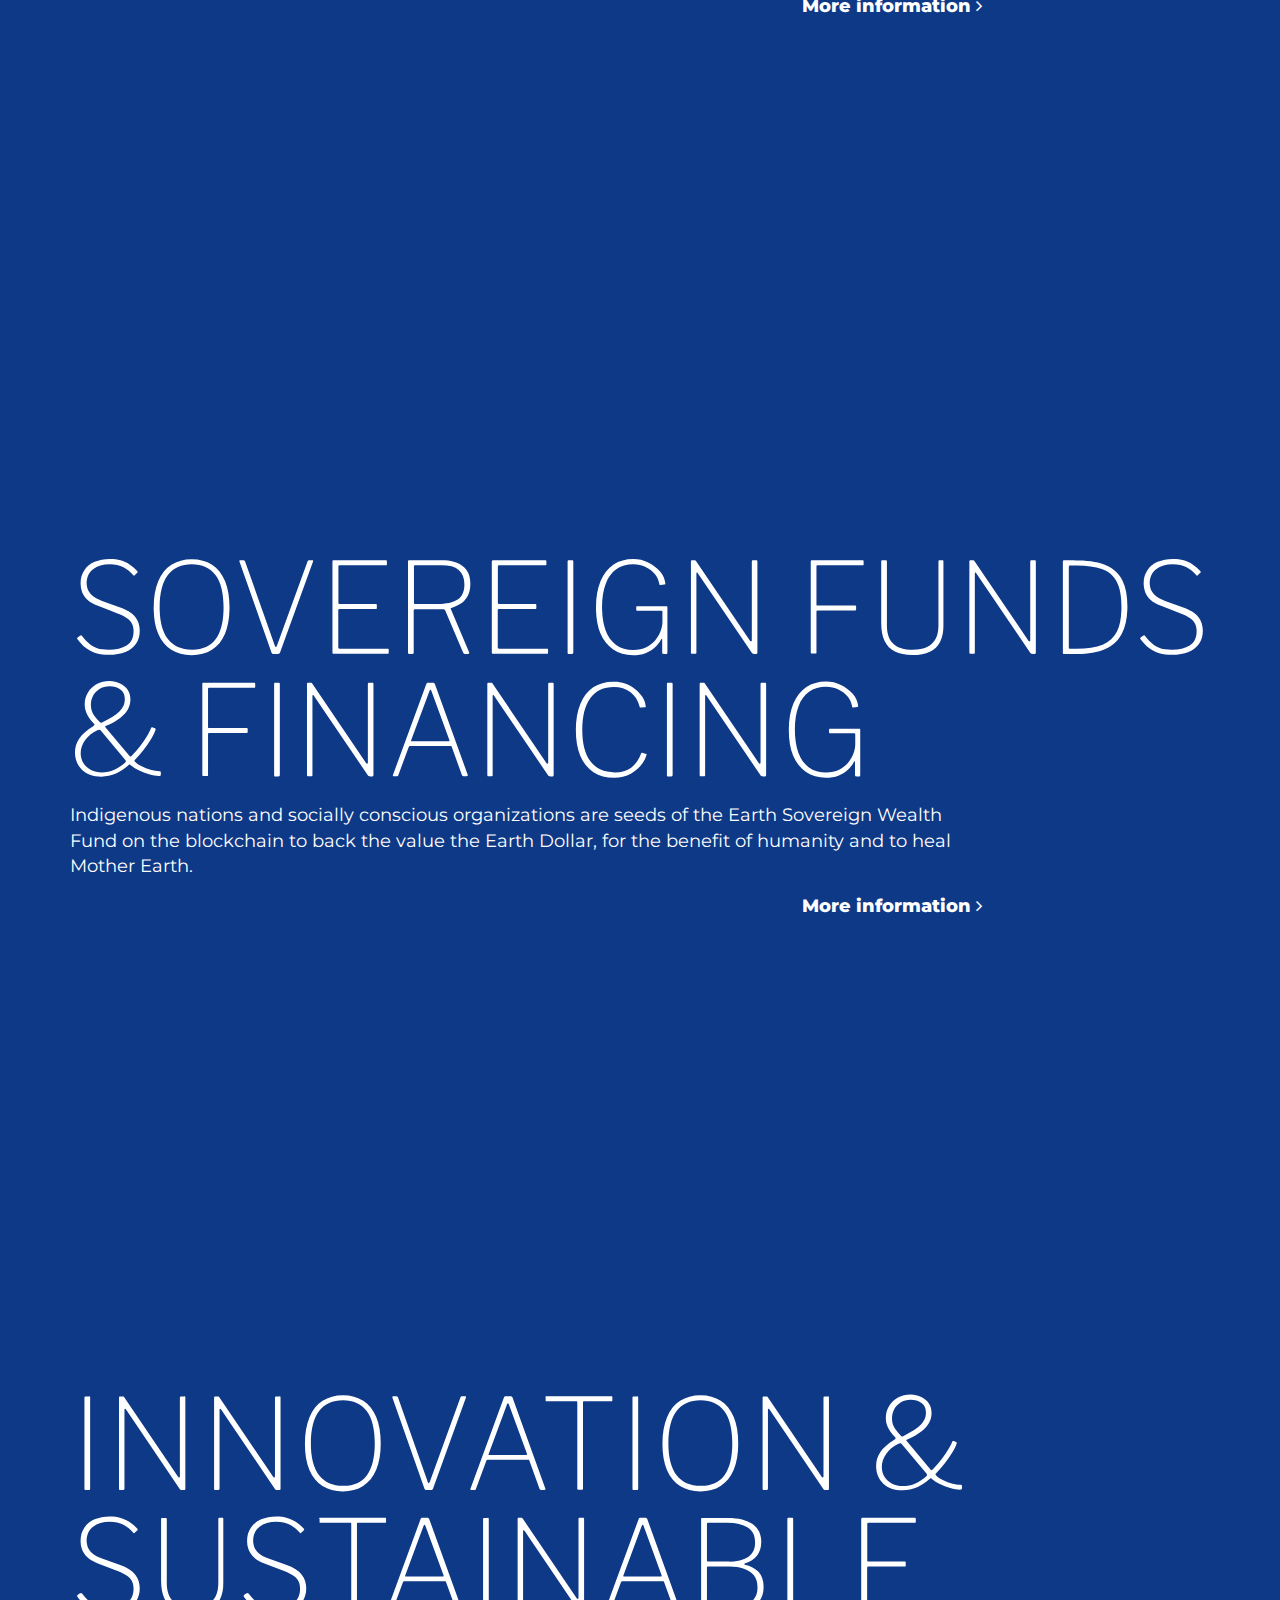
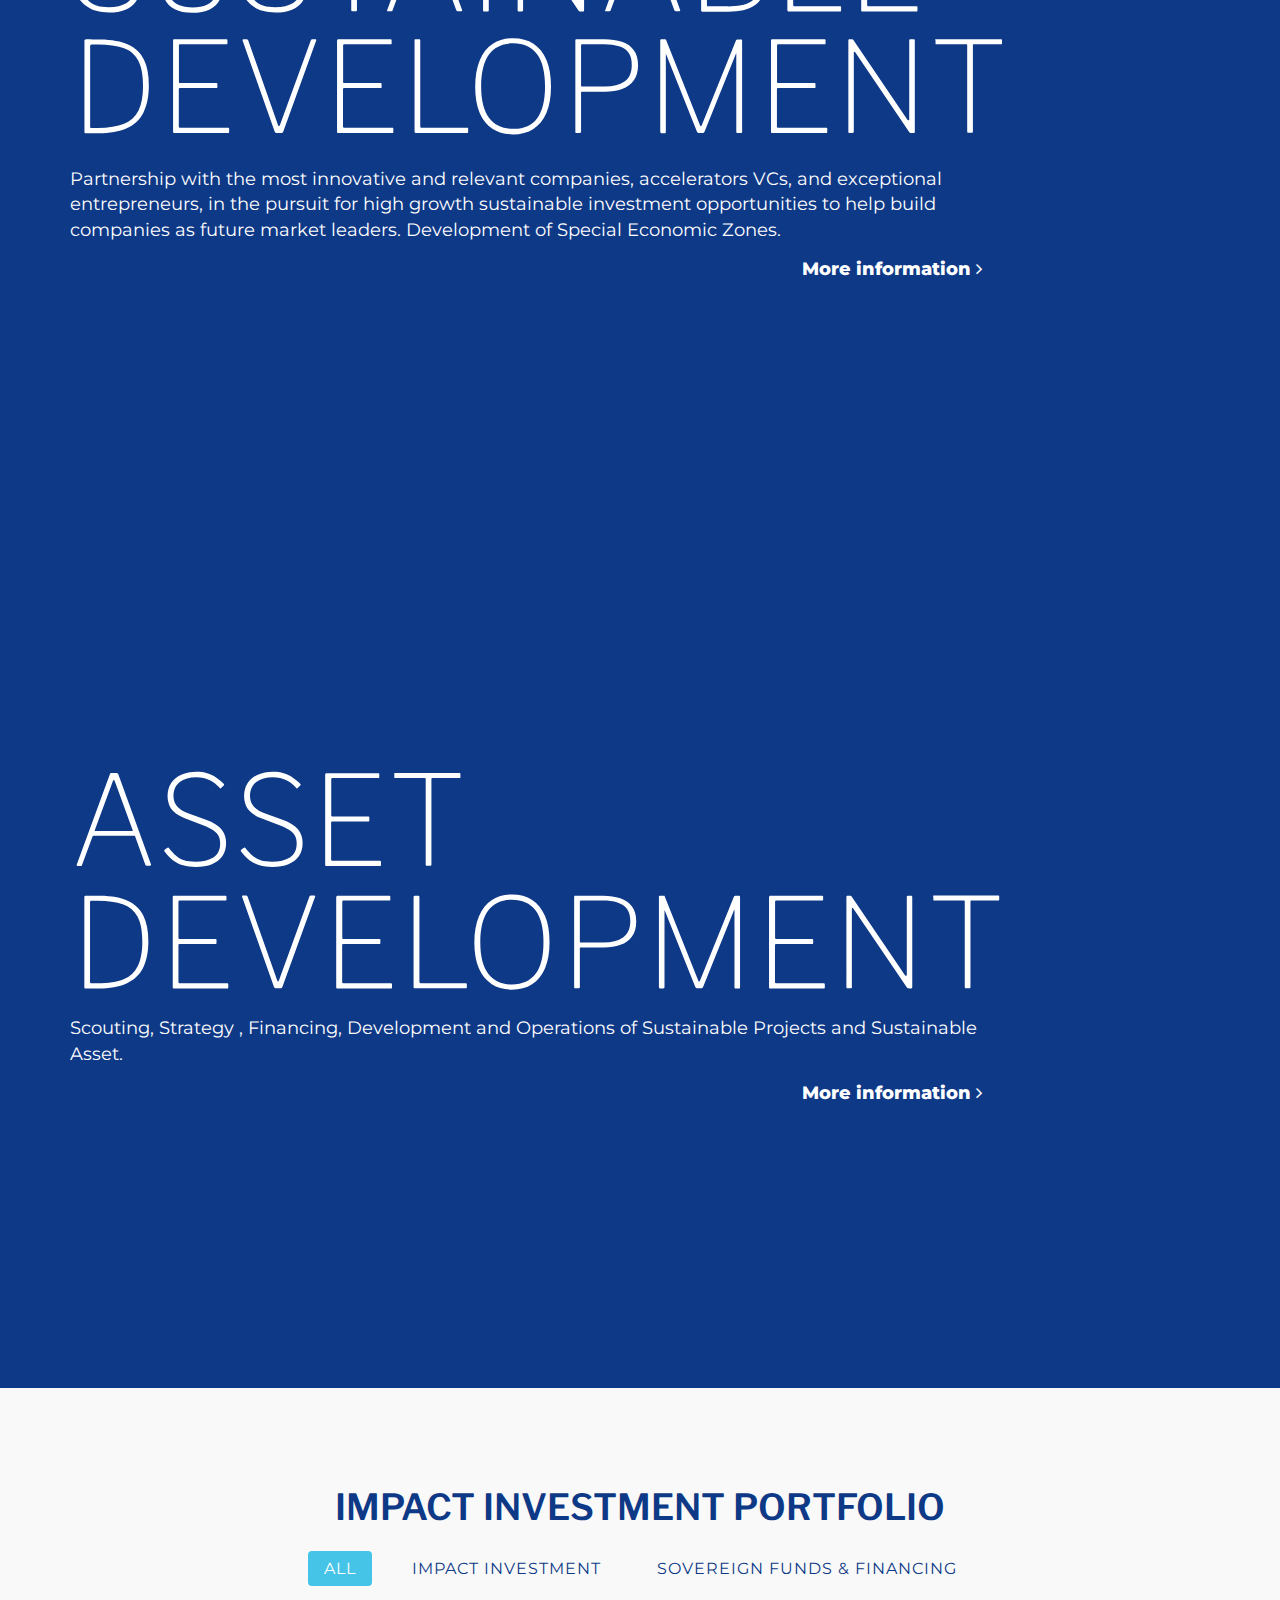
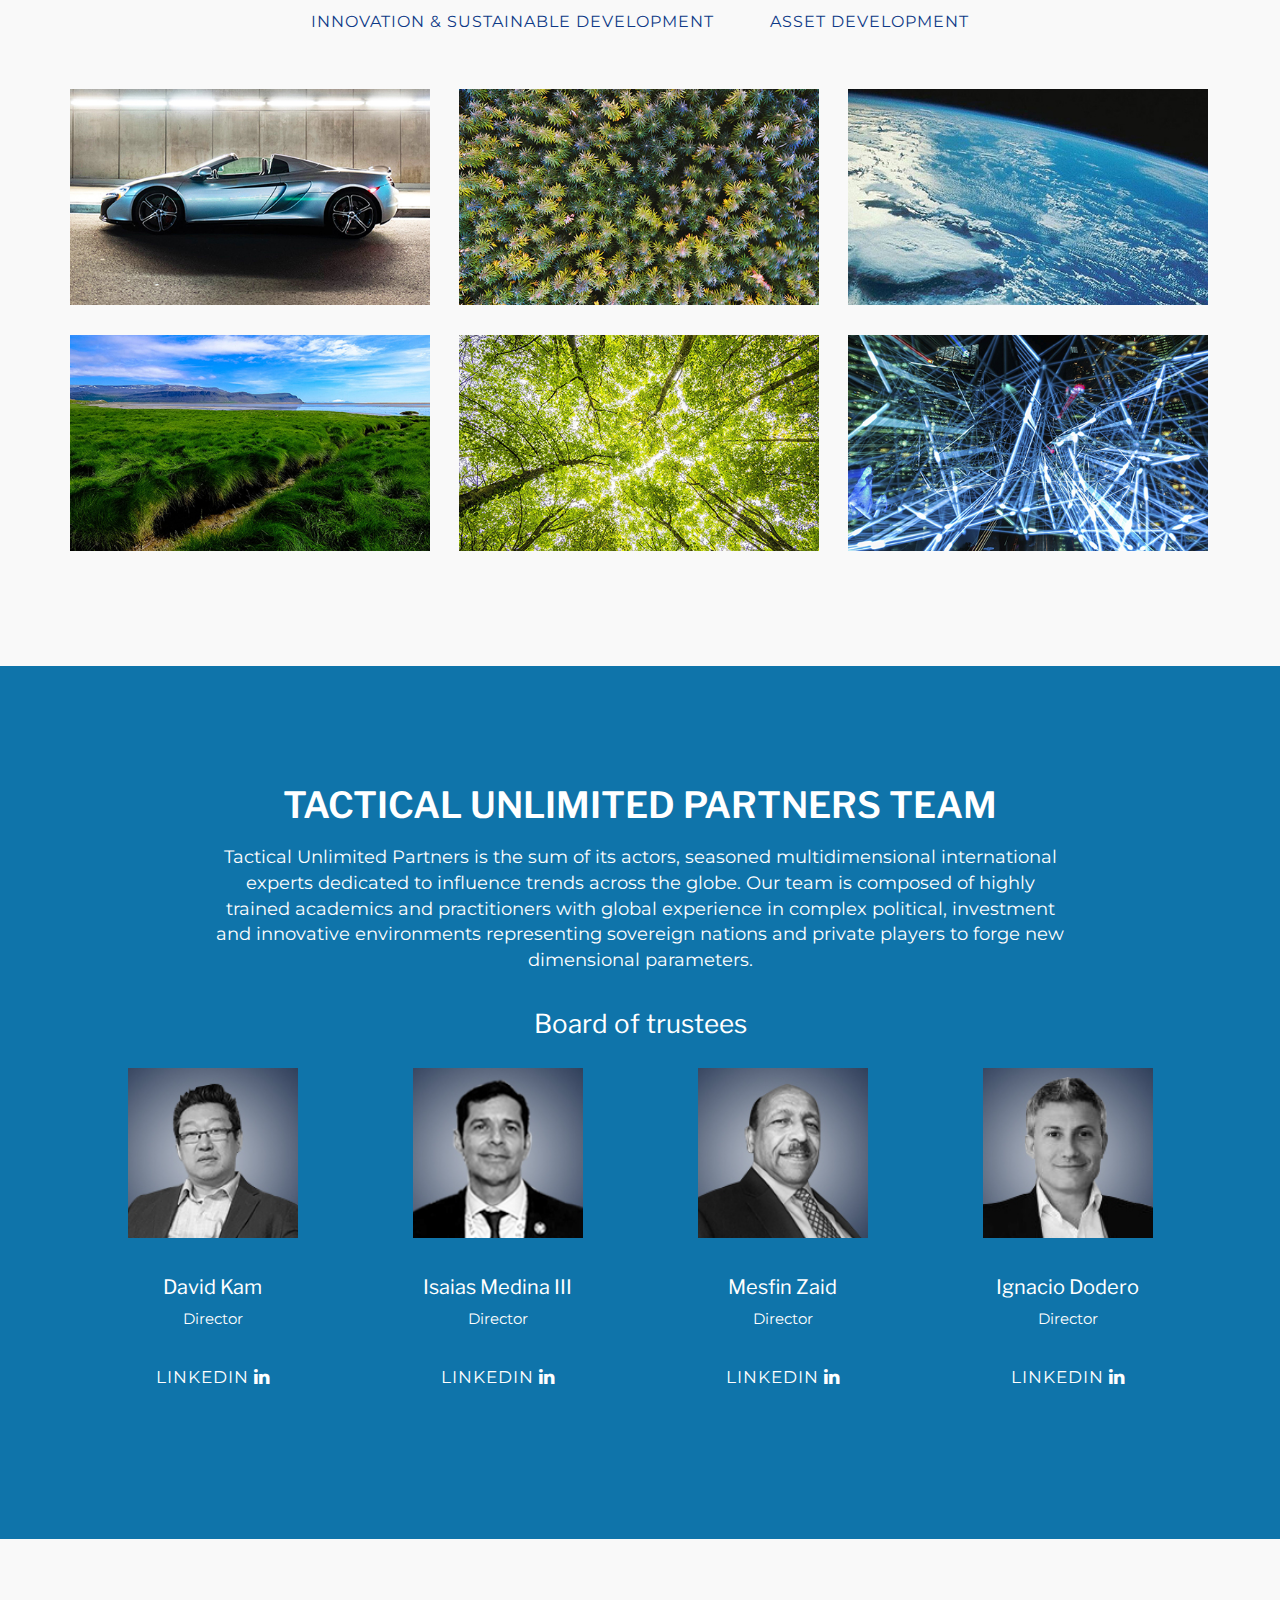
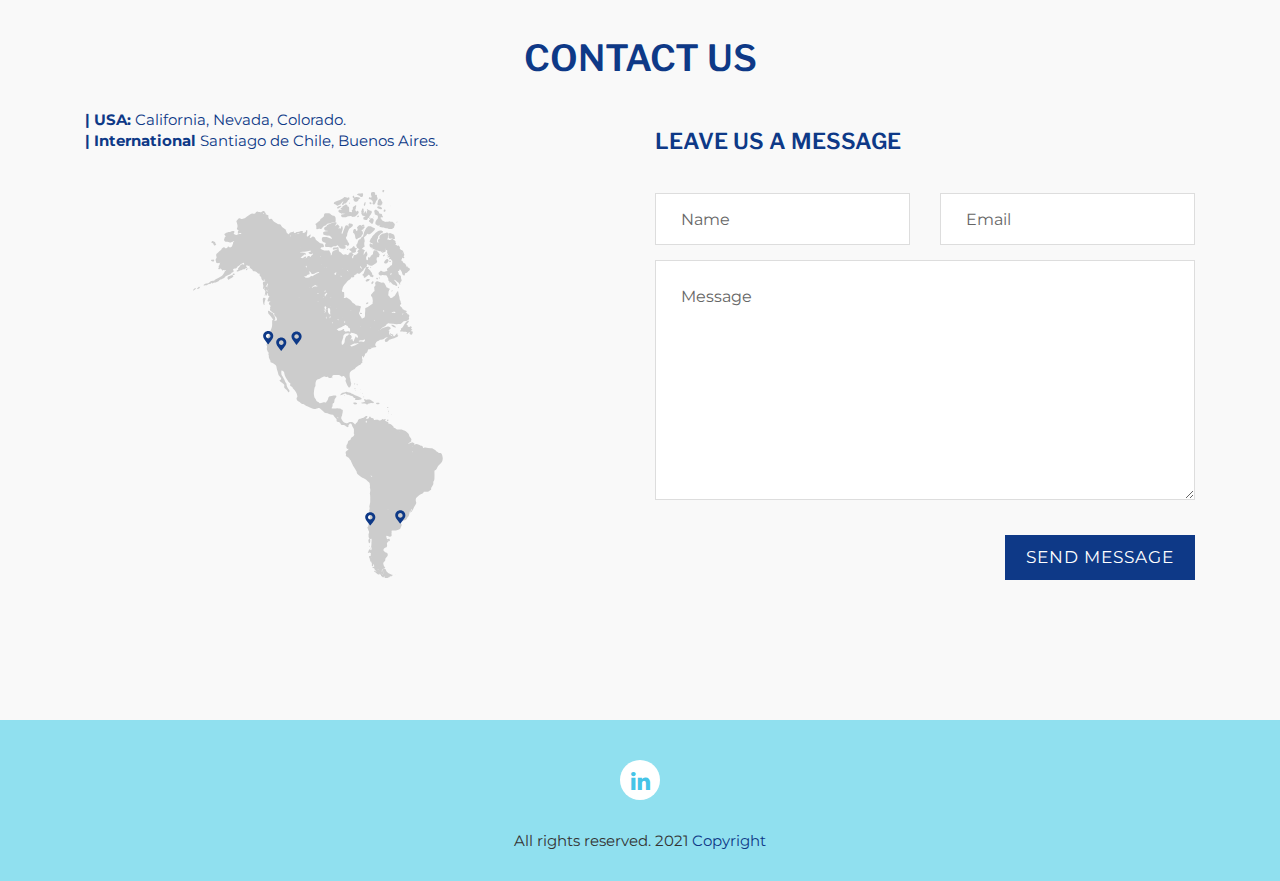
==== commit 1c321f18: "Creo ISDC" ====
--- a/index.html
+++ b/index.html
@@ -95,6 +95,7 @@
 				<div class="collapse navbar-collapse" id="bs-example-navbar-collapse-1">
 					<ul class="nav navbar-nav navbar-right">
 						<li><a href="#tup" class="page-scroll">About Us</a></li>
+						<li><a href="#isdc" class="page-scroll">ISDC</a></li>
 						<li><a href="#expertise" class="page-scroll">Expertise</a></li>
 						<li><a href="#portfolio" class="page-scroll">Portfolio</a></li>
 						<li><a href="#team" class="page-scroll">Team</a></li>
@@ -189,6 +190,67 @@
 						</div>
 						<div class="col-xs-12 col-md-6 flex_end">
 							<img src="img/enhanced_sdg.png" alt="Enhanced Sdgs" class="w95" />
+						</div>
+					</div>
+				</div>
+			</div>
+		</div>
+
+		<div id="isdc">
+			<div class="container pb-120">
+				<div class="row">
+					<div class="col-xs-12 col-md-12 white">
+						<div class="section-title">
+							<h2 class="white">ISDC</h2>
+						</div>
+						<div class="col-xs-12 col-md-12 white padzero">
+							<div class="col-xs-12 col-md-6">
+								<p>
+									The International Sustainable Development Corporation (“ISDC”) is mandated to activate the Living Economic System while preserving the natural environment of the Indigenous Nations by harmoniously developing Public Private Policy (“PPP”) for “sustainable development Education,  
+								</p>
+							</div>
+							<div class="col-xs-12 col-md-6">
+								<p>
+									Farming and Innovation”. ISDC in charge of the Arcadia Emerald City, the custody of the pristine forest sanctuary encompassing an area of 15,000,000 Hectares and the improvement for the welfare of the Indigenous communities.
+								</p>
+							</div>
+						</div>
+						<div class="col-xs-12 col-md-12 white padzero">
+							<div class="col-xs-12 col-md-6">
+								<p>
+									ISDC main topics of interests<br>
+									-Carbon Credits.<br>
+									-Infrastructure, Services and Community Development.<br>
+									-Sustainable Farming.<br>
+									-Special Economic Zones.<br>
+									-Tactical Global Innovation Center.<br>
+									-Sustainable Development University.<br>
+									-Startup Academy.<br>
+								</p>
+							</div>
+							<div class="col-xs-12 col-md-6 isdclogo">
+								<img
+								src="img/isdc/isdc_logo.svg"
+								alt="ISDC logo"
+								class="w32"
+							/>
+								<img
+								src="img/isdc/isdc_ccb_logo.svg"
+								alt="ISDC logo"
+								class="w32"
+							/>
+								<img
+								src="img/isdc/isdc_cc_logo.svg"
+								alt="ISDC logo"
+								class="w32"
+							/>
+							</div>
+						</div>
+						<div class="col-xs-12 col-md-12 white flex">
+							<a href="isdc.html" class="core_hover">
+							<p class="more_info">
+								More information <i class="fa fa-angle-right fs-18"></i>
+							</p></a>
 						</div>
 					</div>
 				</div>
--- a/css/style.css
+++ b/css/style.css
@@ -349,6 +349,8 @@
 
 
 
+
+
 /* About Section */
 #tup{
 	padding: 120px 0 0px 0;
@@ -396,6 +398,80 @@
 	line-height: 24px;
 	margin-top: 10px;
 }
+
+/* isdc Section */
+#isdc{
+	padding: 120px 0 0px 0;
+	background: -prefix-linear-gradient(right, var(--maindark),var(--gradient));
+	background: linear-gradient(to right, var(--maindark), var(--gradient)); !important;
+}
+
+#isdc h3 {
+	font-size: 20px;
+	font-weight: 600;
+	margin: 20px 0 0 0;
+}
+#isdc .about-text span {
+	color: var(--mainprimary);
+	font-weight: 700;
+	letter-spacing: -1px;
+}
+#isdc hr {
+	margin-left: 0;
+	margin-bottom: 40px;
+}
+#isdc .btn {
+	margin-top: 40px;
+}
+#isdc .about-media img {
+	position: relative;
+	display: block;
+	width: 100%;
+	height: auto;
+}
+
+#isdc .about-text, #tup .about-desc {
+	margin-bottom: 40px;
+}
+#isdc p {
+	line-height: 24px;
+	margin-top: 10px;
+}
+
+#isdc .more_info{
+	font-weight: 800;
+	font-size: 18px;
+	text-align:right;
+	transform: translate(0px, 0px);
+	transition: all 0.5s;
+	color: var(--white);
+
+}
+
+#isdc .core_hover:hover .more_info{
+	font-weight: 800;
+	text-align:right;
+	transform: translate(20px, 0px);
+	transition: all 0.5s;
+	color: var(--mainprimary)
+}
+
+.padzero{
+	padding: 0;
+}
+
+.w32{
+	width: 32%;
+	padding: 15px;
+}
+
+.isdclogo{
+	display: flex;
+    justify-content: space-between;
+    align-items: center;
+}
+
+
 /* Services Section */
 #services {
 	padding: 0 0;
@@ -532,7 +608,6 @@
 	text-align:right;
 	transform: translate(0px, 0px);
 	transition: all 0.5s;
-
 }
 
 #expertise .core_hover:hover .more_info{
@@ -913,6 +988,19 @@
     margin-bottom: 10px;
 }
 
+.inside_project_first{
+	padding-top: 30px;
+    margin-bottom: 10px;
+}
+
+.mb-2em{
+	margin-bottom: 2em;
+}
+
+.mt-2em{
+	margin-top:2em;
+}
+
 .last{
 	margin-bottom: 80px;
 }
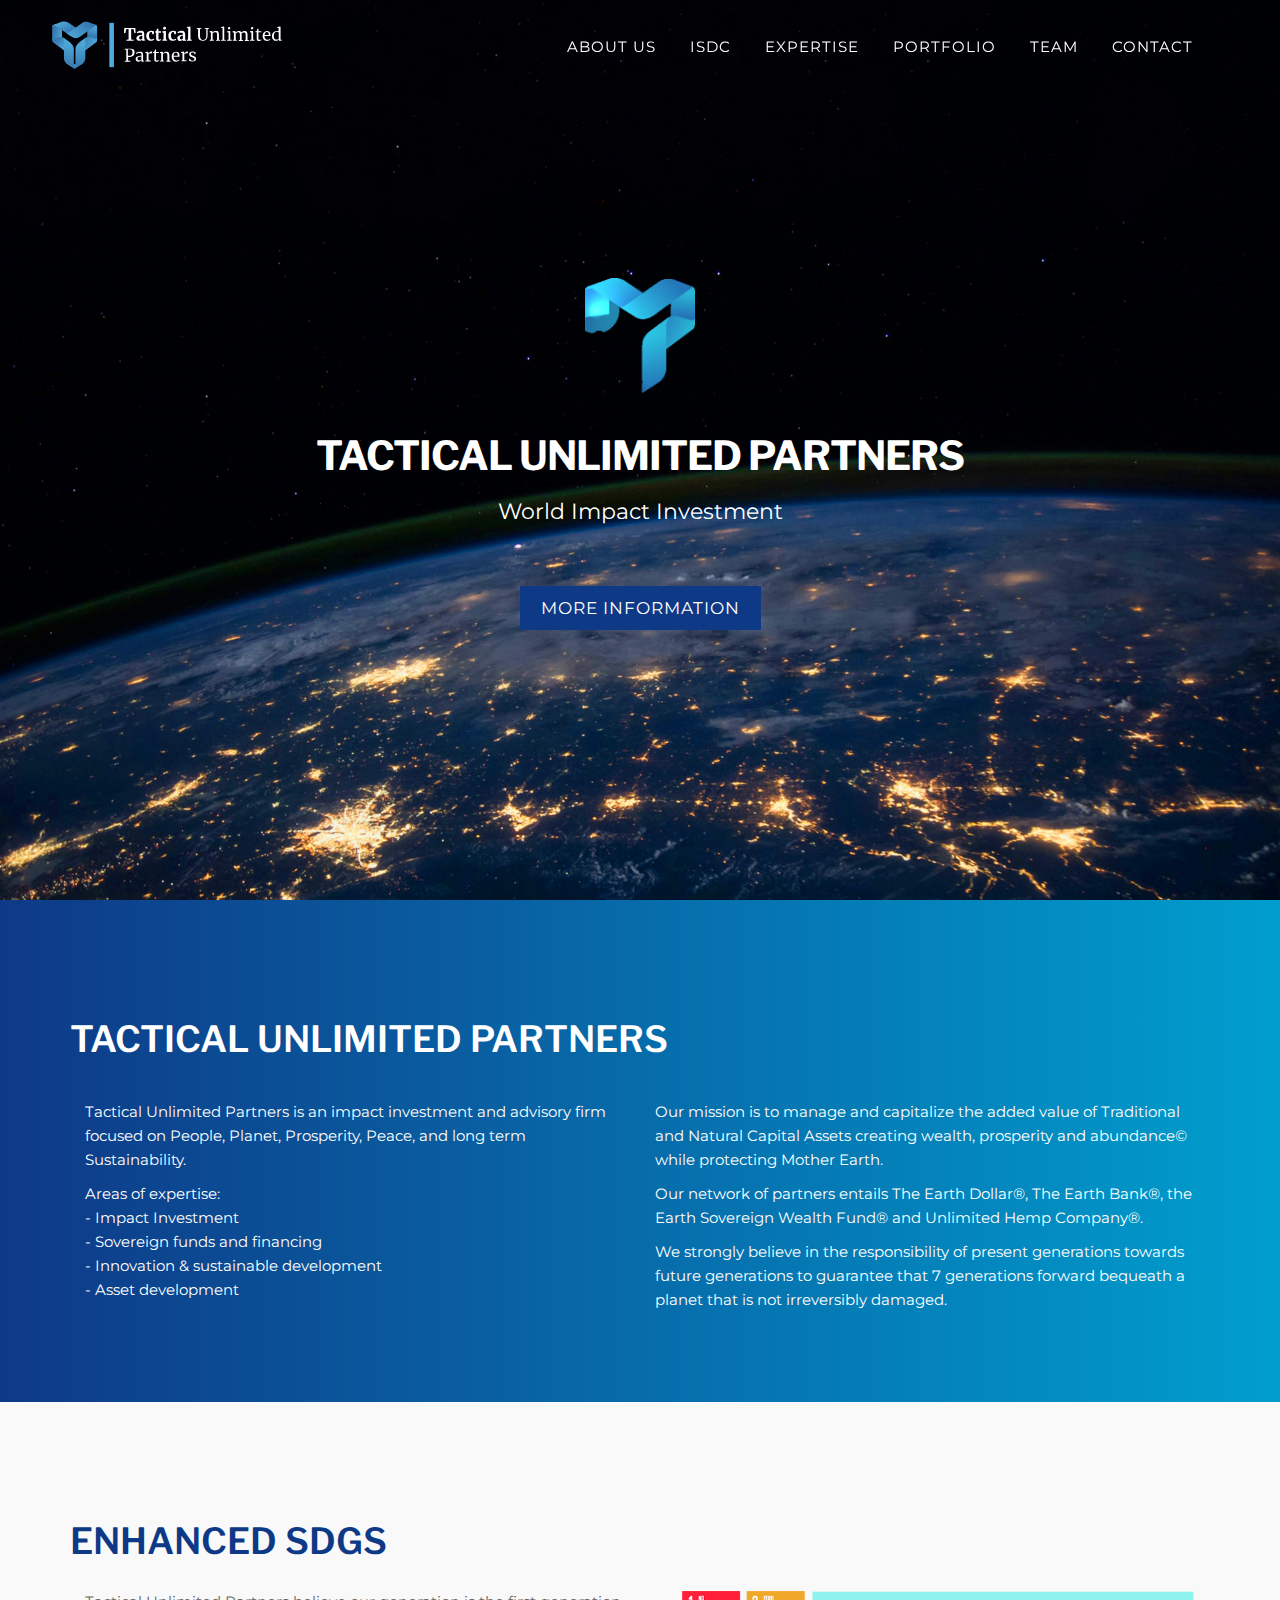
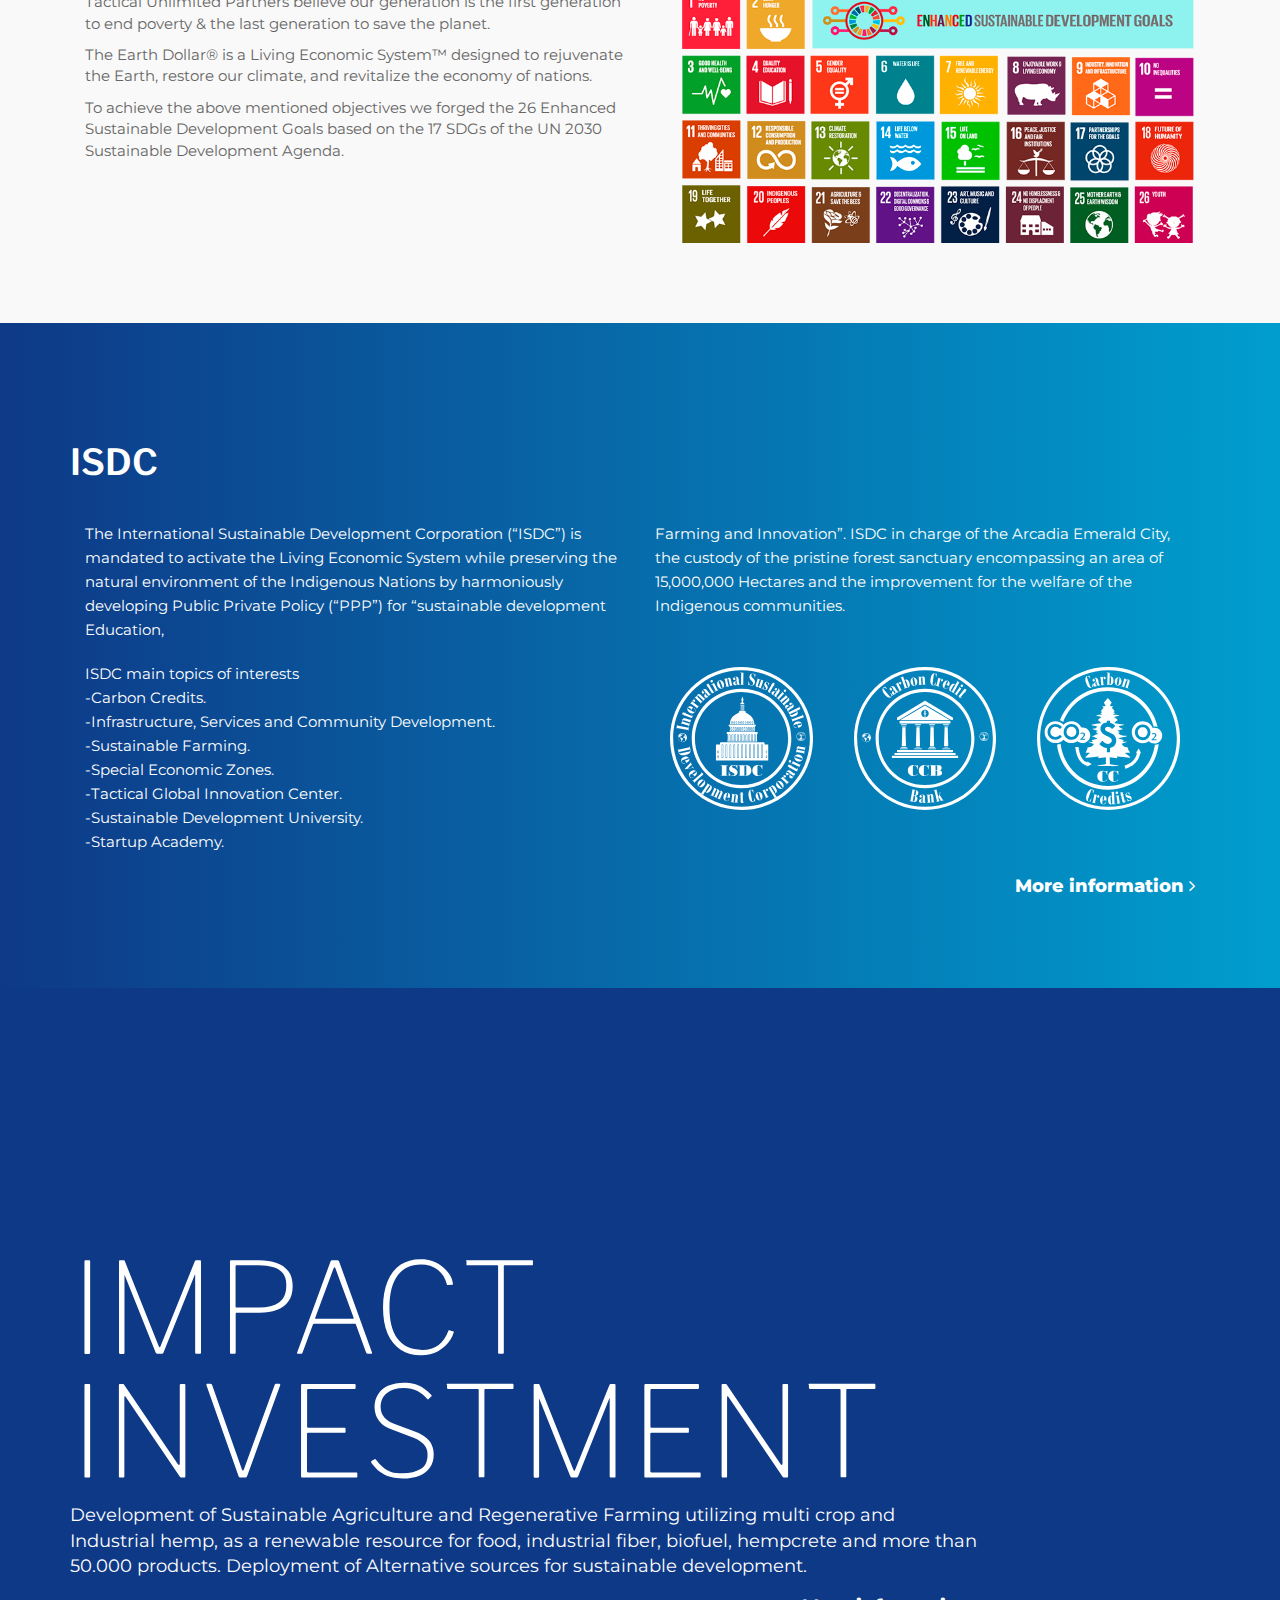
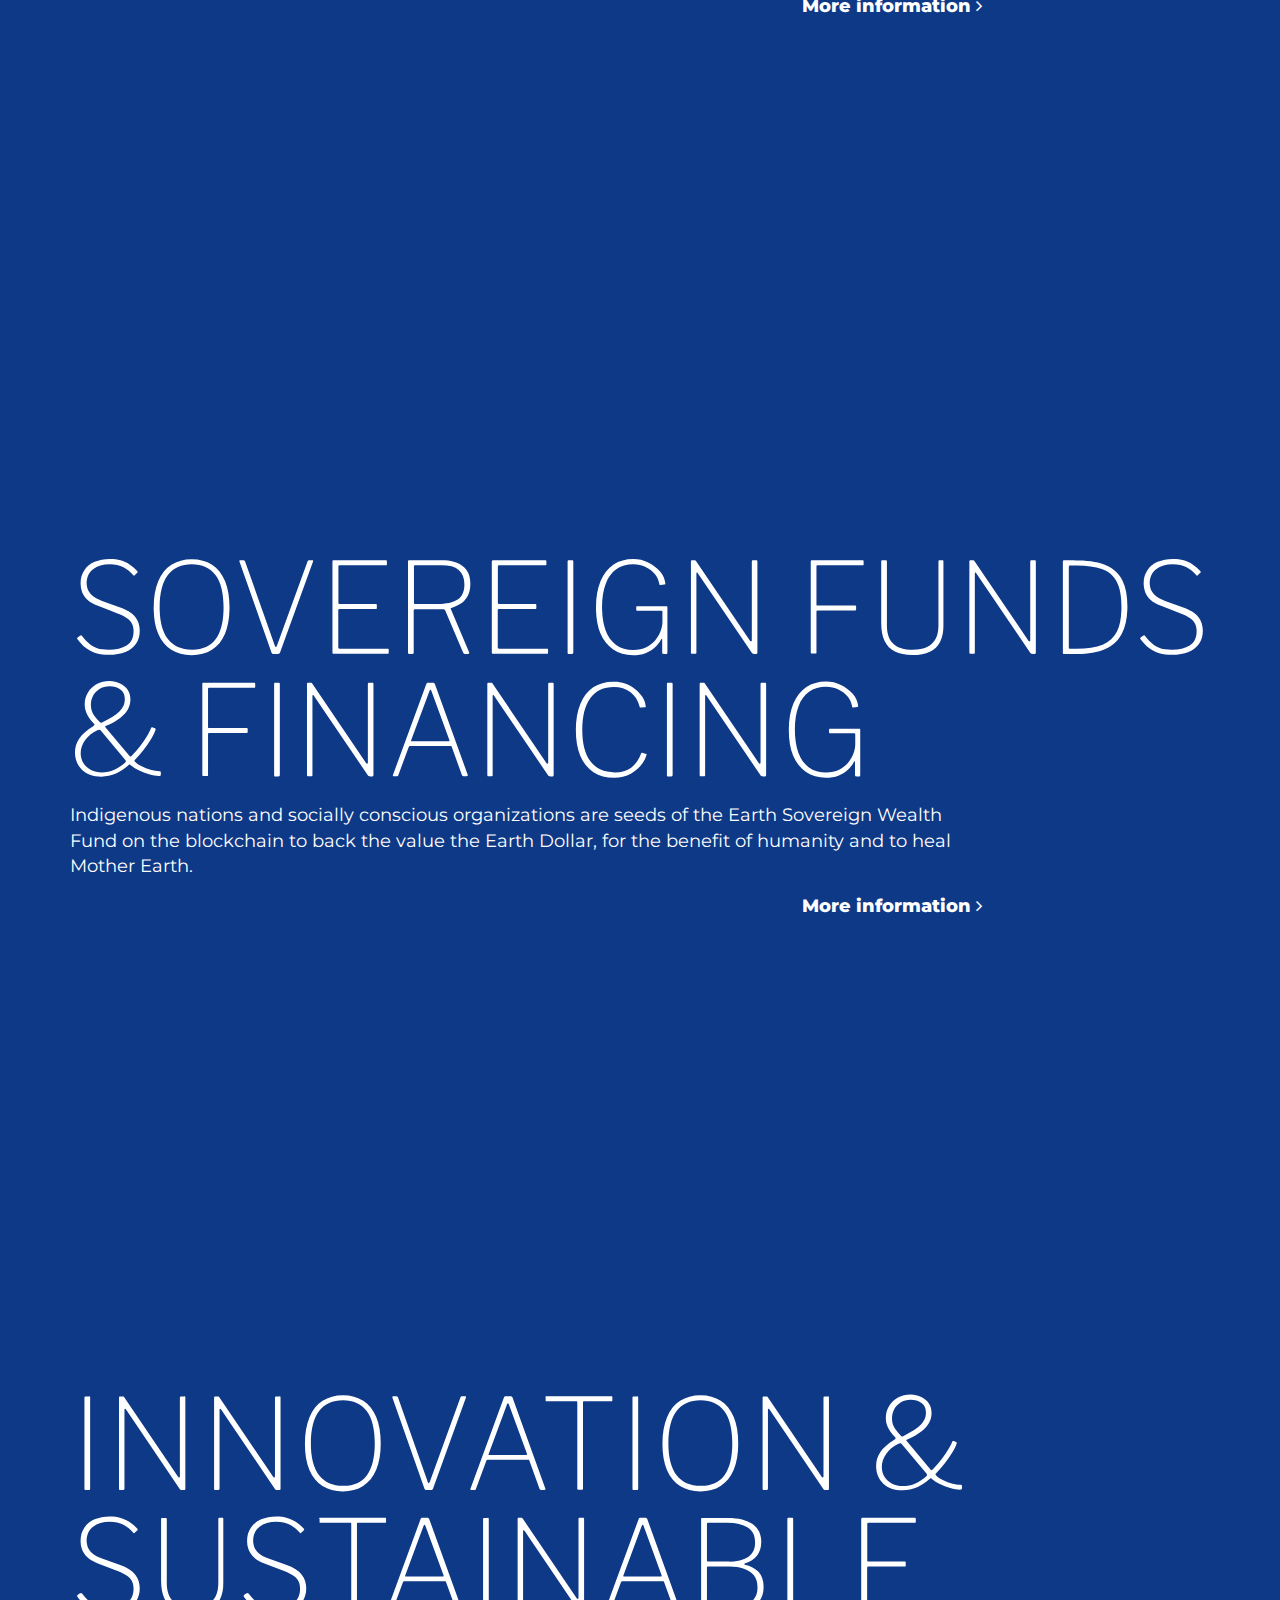
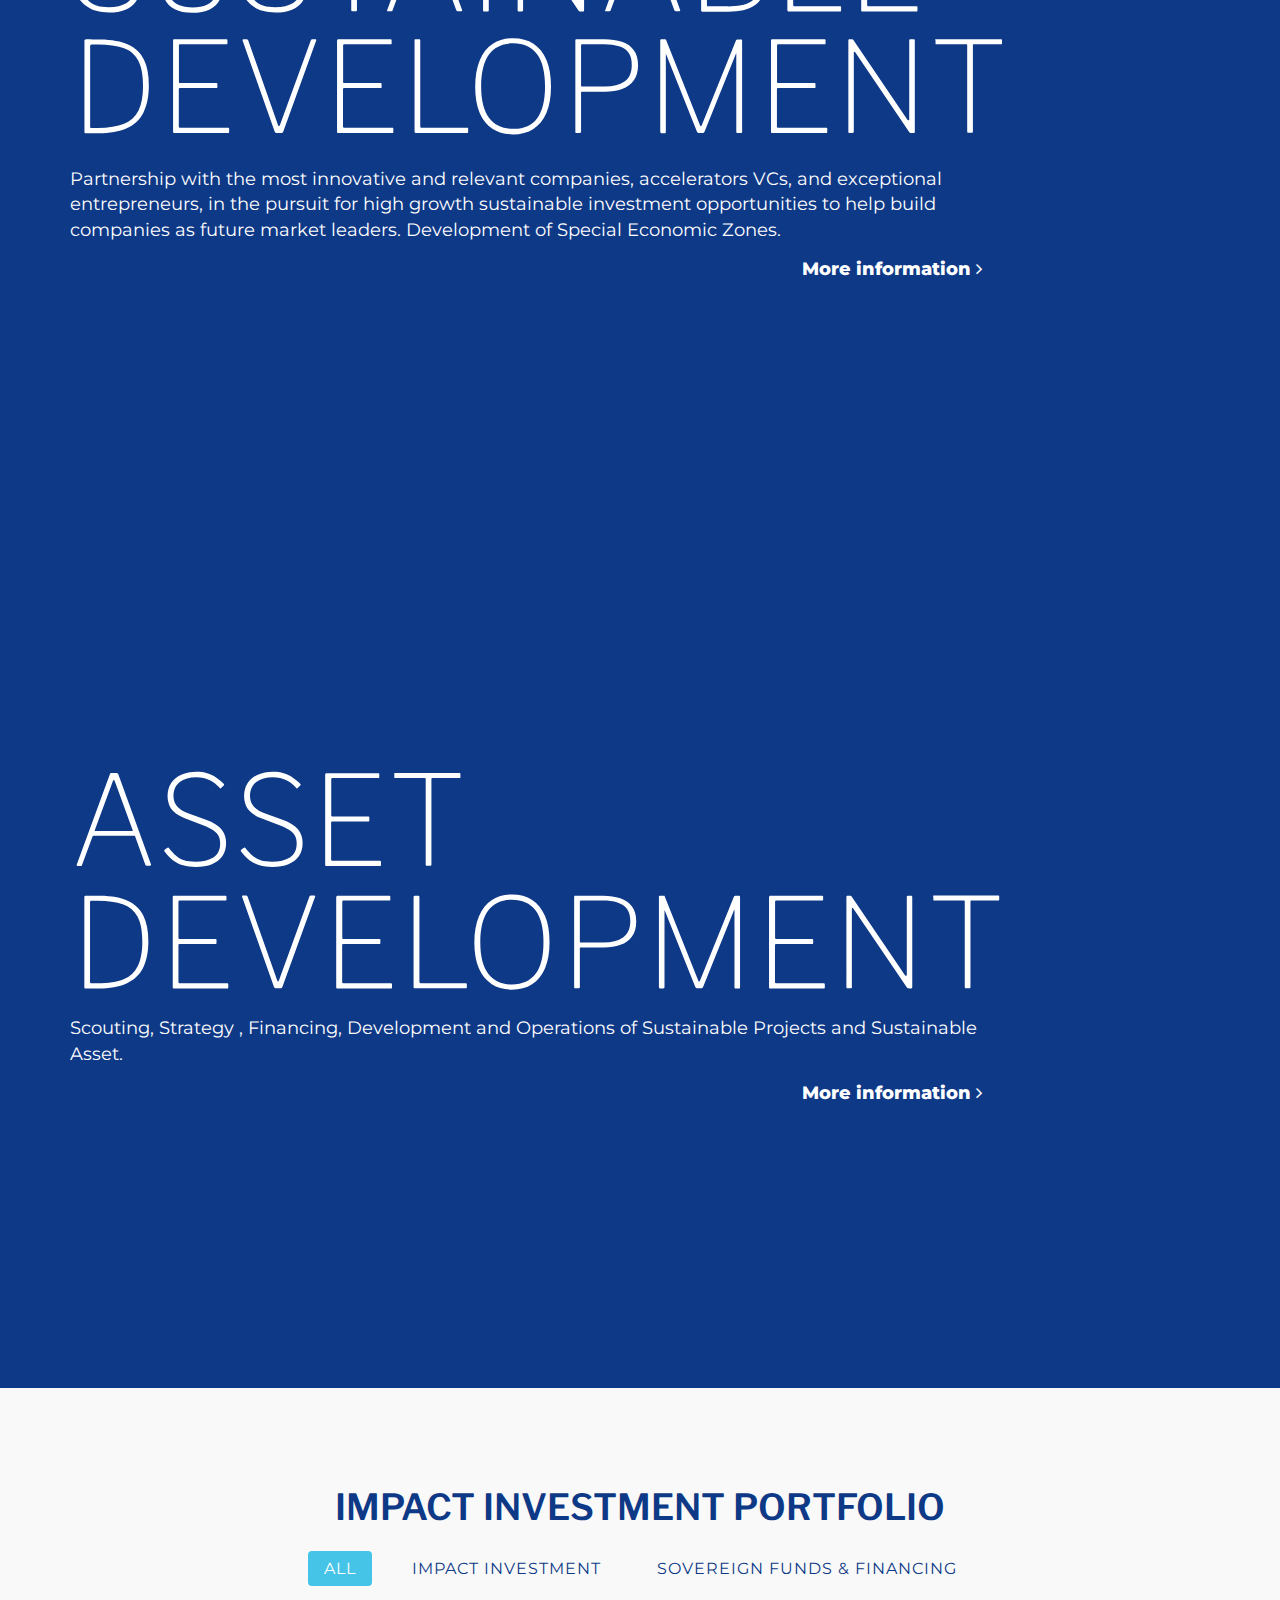
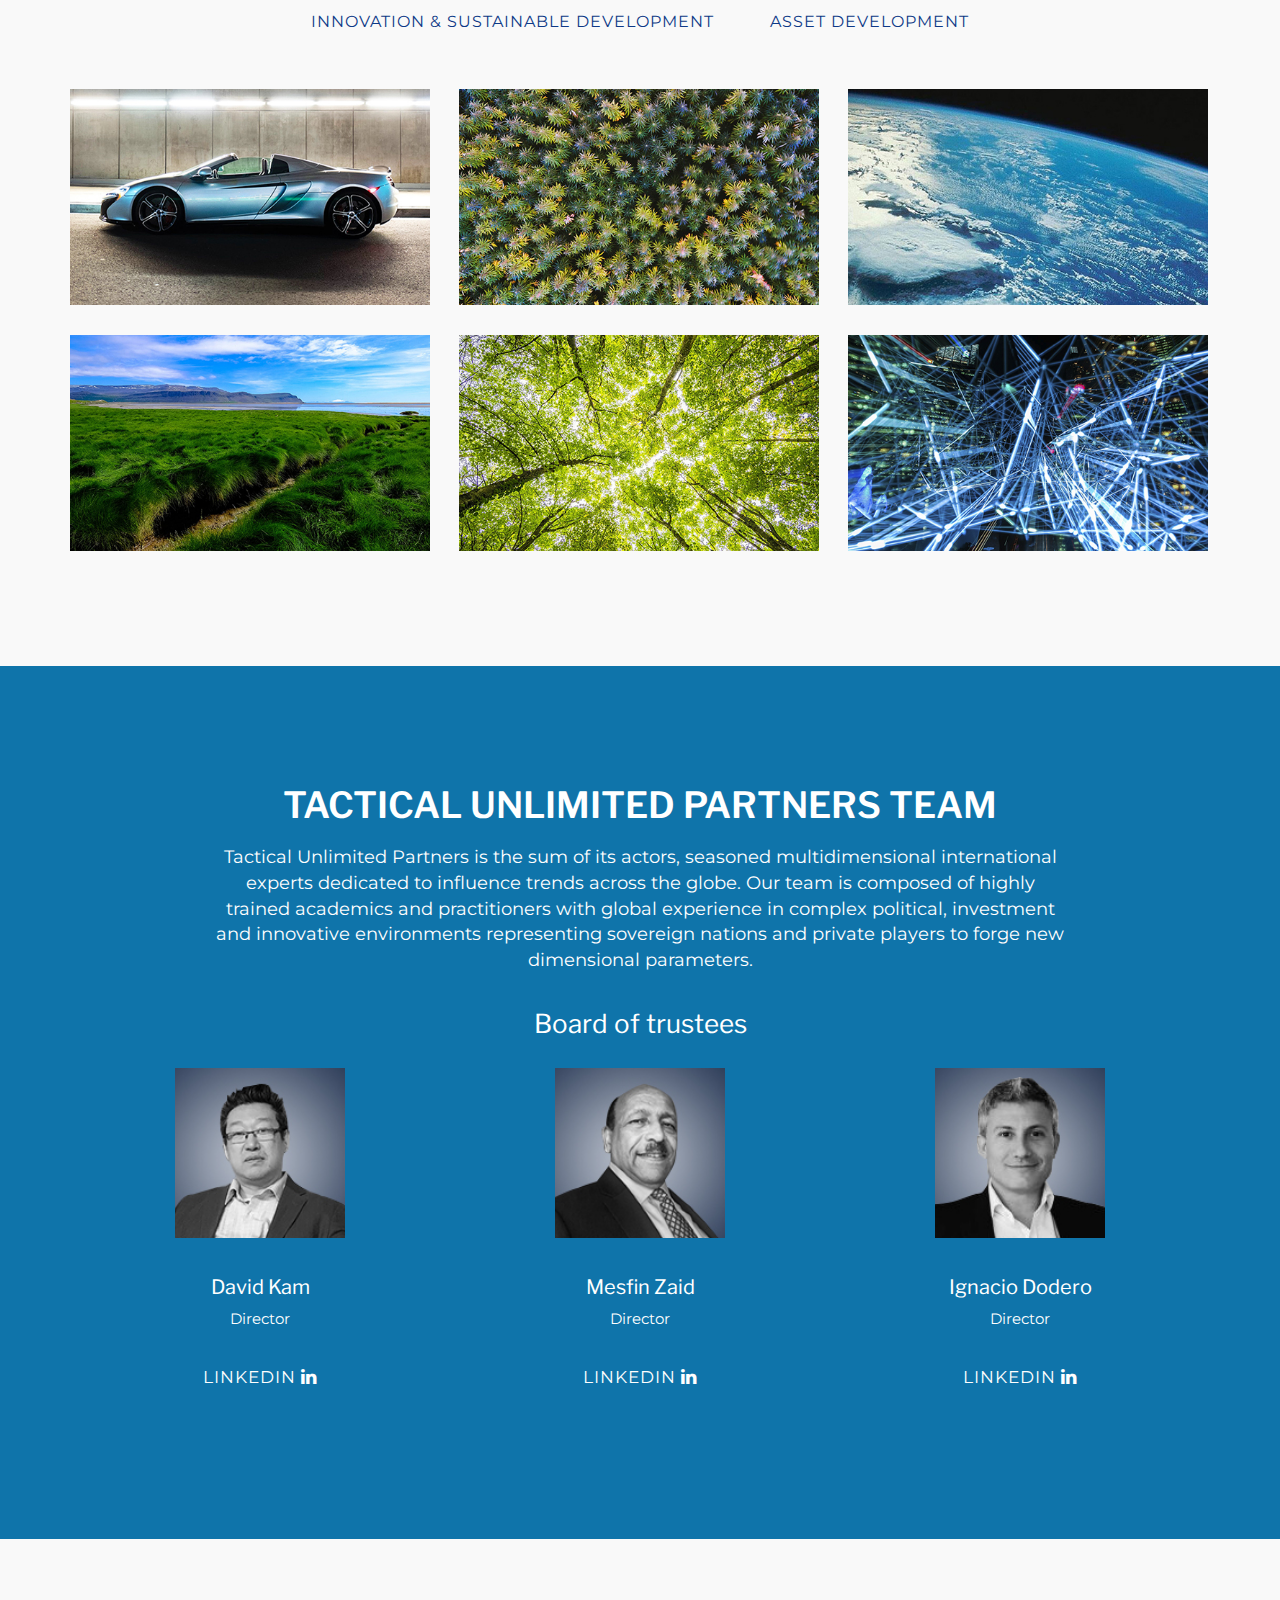
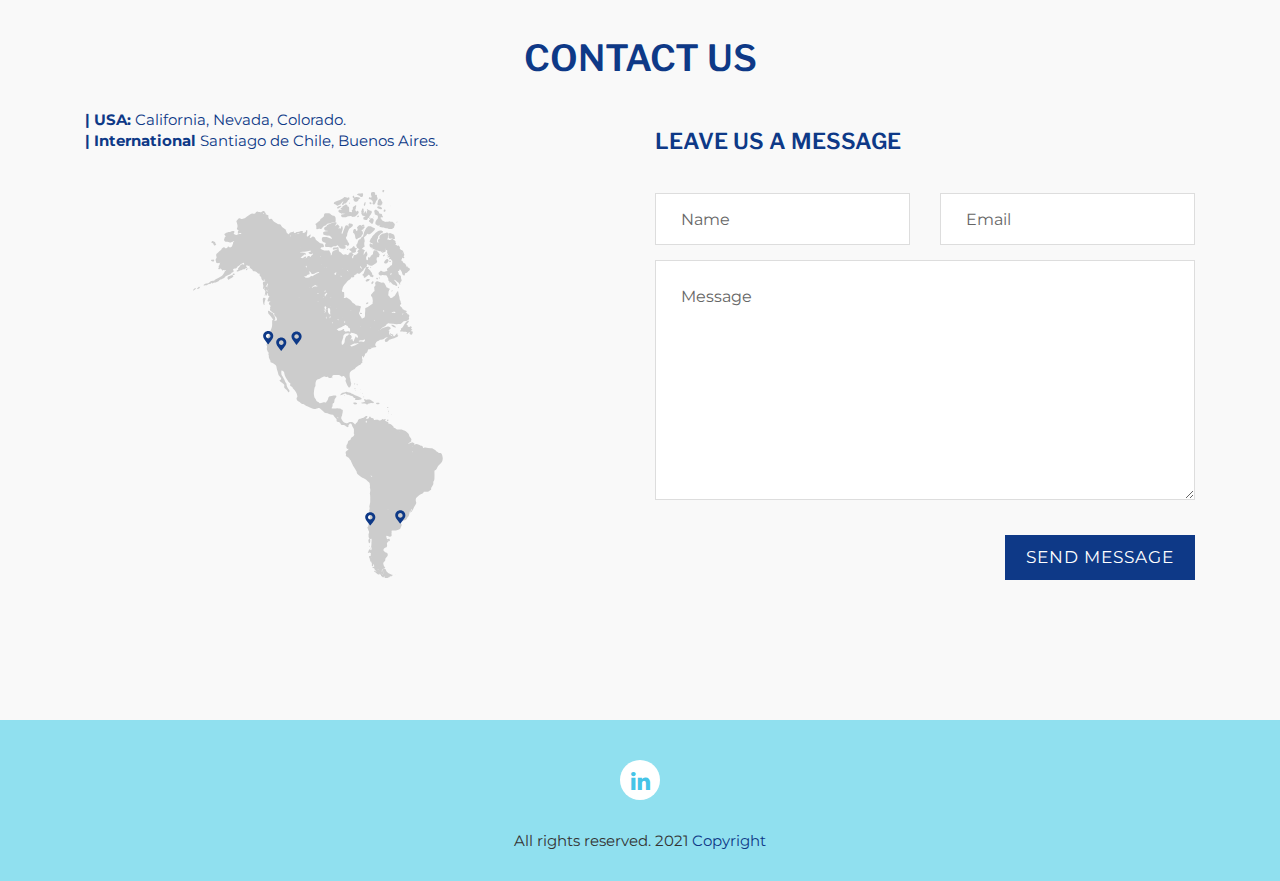
==== commit c2c87217: "Sacamos a Isa" ====
--- a/index.html
+++ b/index.html
@@ -203,7 +203,7 @@
 						<div class="section-title">
 							<h2 class="white">ISDC</h2>
 						</div>
-						<div class="col-xs-12 col-md-12 white padzero">
+						<div class="col-xs-12 col-md-12 white padzero-noresponsive">
 							<div class="col-xs-12 col-md-6">
 								<p>
 									The International Sustainable Development Corporation (“ISDC”) is mandated to activate the Living Economic System while preserving the natural environment of the Indigenous Nations by harmoniously developing Public Private Policy (“PPP”) for “sustainable development Education,  
@@ -215,7 +215,7 @@
 								</p>
 							</div>
 						</div>
-						<div class="col-xs-12 col-md-12 white padzero">
+						<div class="col-xs-12 col-md-12 white padzero-noresponsive">
 							<div class="col-xs-12 col-md-6">
 								<p>
 									ISDC main topics of interests<br>
@@ -491,7 +491,7 @@
 							<h3 class="team_title">Board of trustees</h3>
 						</div>
 						<div class="col-md-12">
-							<div class="col-md-3">
+							<div class="col-md-4">
 								<img
 									src="img/team/team-1.jpg"
 									class="img-responsive disp-inline"
@@ -506,22 +506,7 @@
 										LinkedIn <i class="fa fa-linkedin fs-18"></i></p
 								></a>
 							</div>
-							<div class="col-md-3">
-								<img
-									src="img/team/team-3.jpg"
-									class="img-responsive disp-inline"
-									alt="Photo of Isaias Medina III"
-								/>
-								<h4 class="white">Isaias Medina III</h4>
-								<p class="white">Director</p>
-								<a
-									href="https://www.linkedin.com/in/isaias-medina-iii-/"
-									target="_blank"
-									><p class="btn btn-custom-in btn-lg mt0">
-										LinkedIn <i class="fa fa-linkedin fs-18"></i></p
-								></a>
-							</div>
-							<div class="col-md-3">
+							<div class="col-md-4">
 								<img
 									src="img/team/team-2.jpg"
 									class="img-responsive disp-inline"
@@ -536,7 +521,7 @@
 										LinkedIn <i class="fa fa-linkedin fs-18"></i></p
 								></a>
 							</div>
-							<div class="col-md-3">
+							<div class="col-md-4">
 								<img
 									src="img/team/team-4.jpg"
 									class="img-responsive disp-inline"
--- a/css/style.css
+++ b/css/style.css
@@ -456,7 +456,7 @@
 	color: var(--mainprimary)
 }
 
-.padzero{
+.padzero-noresponsive{
 	padding: 0;
 }
 
@@ -1120,3 +1120,79 @@
     color: #6c757d;
     content: "/";
 }
+
+
+.flex-row-spaceb{
+	display: flex;
+	flex-direction: row;
+	justify-content: space-between;
+	align-items: center;
+}
+
+.fivecol{
+    height: 500px;
+    width: 18%;
+    margin: 0;
+}
+
+.fivecol-img{
+	object-fit: cover;
+	height: 100%;
+	width: 100%;
+	margin-bottom: 0px;
+	position:relative;
+}
+
+.fivecol-tx{
+	margin-top: 10px;
+}
+
+.w75-100{
+	width: 75%;
+}
+
+.feas-grid-img{
+	width: 100%;
+	margin-bottom: 0px;
+	position:relative;
+} 
+
+.padzero{
+	padding-right: 0px;
+	padding-left: 0px;
+}
+
+.padzero-responsive{
+	padding-left: 25px;
+}
+
+
+@media (max-width: 767px) {
+	.flex-row-spaceb {
+		flex-direction: column;
+	}
+
+	.fivecol{
+		height: 340px;
+		width: 100%;
+		margin: 50px 0px 10px 00px;
+	}
+
+	.mt-2em{
+		margin-top: 0px;
+	}
+
+	.w75-100{
+		width: 100%;
+	}
+	.insideimage{
+		margin-bottom: 25px;
+	}
+}
+
+@media (max-width: 992px) {
+	.padzero-responsive{
+		padding-right: 0px;
+		padding-left: 0px;
+	}
+}